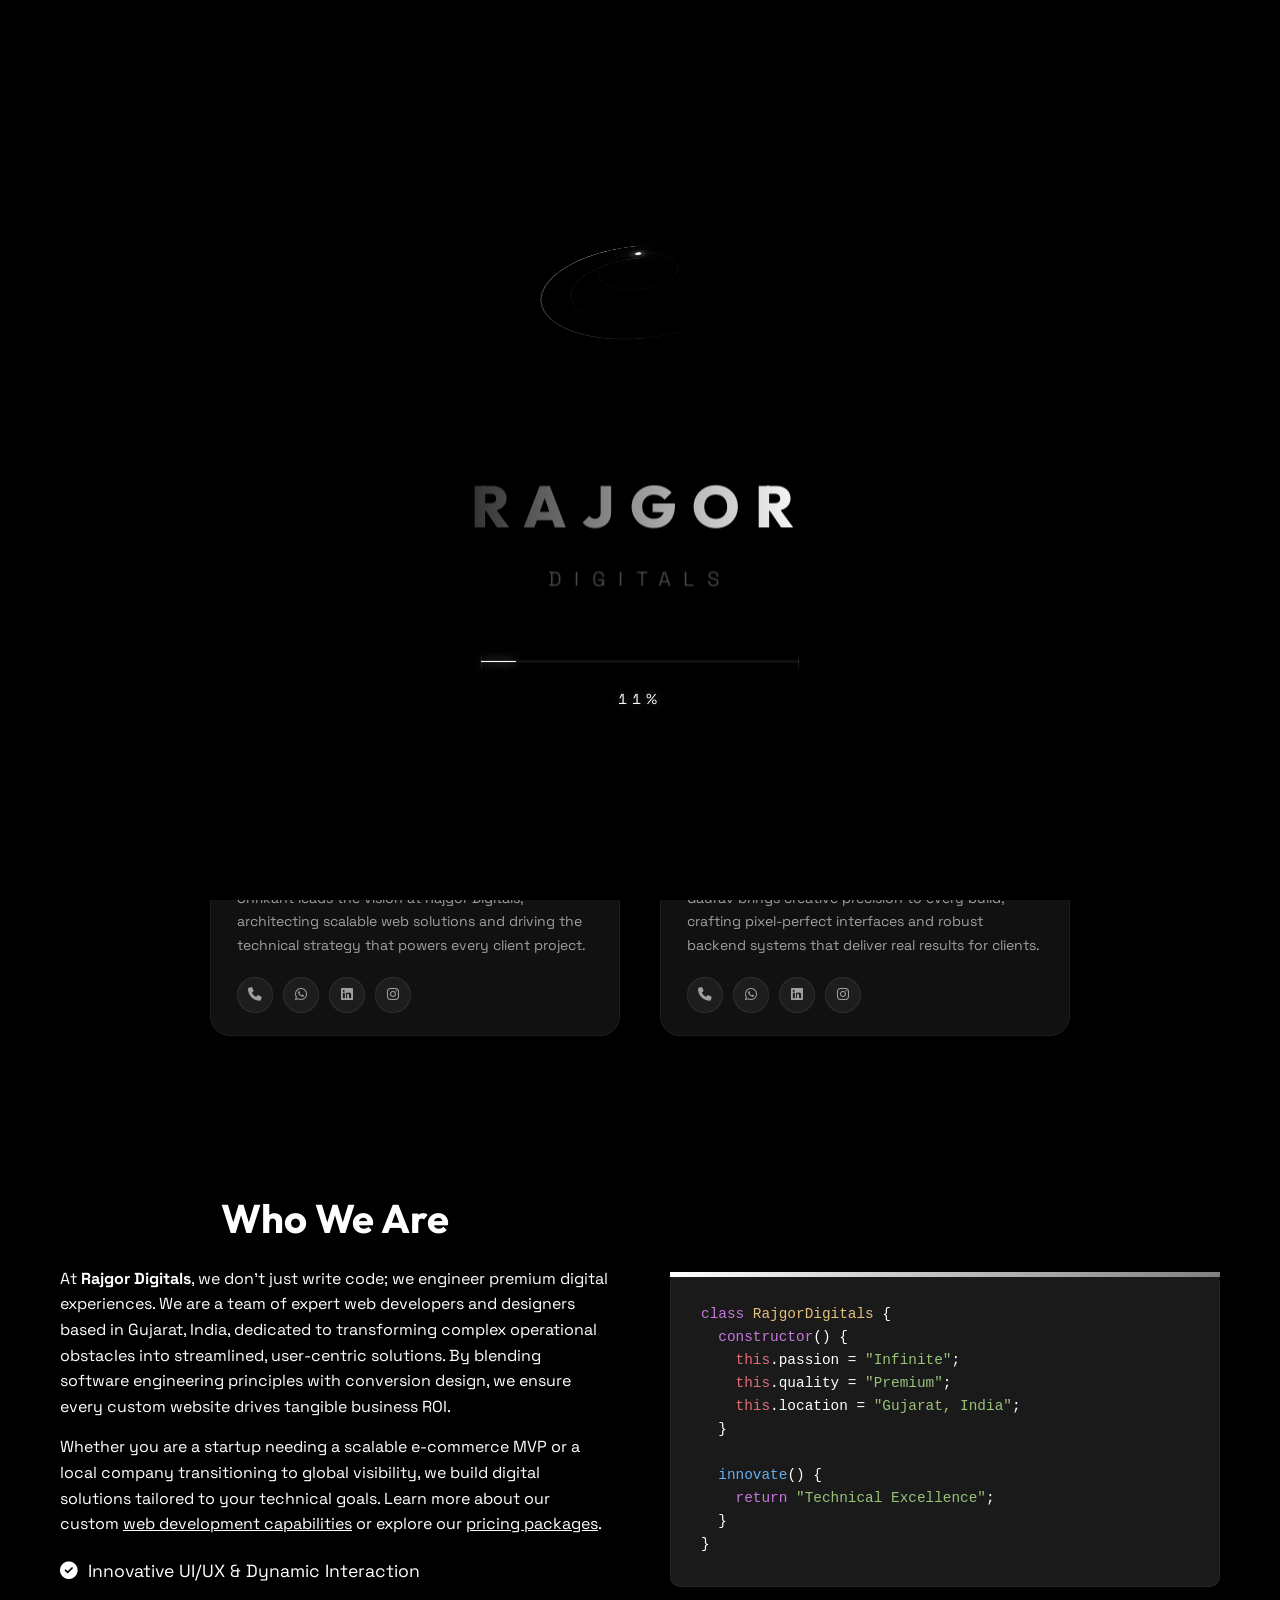
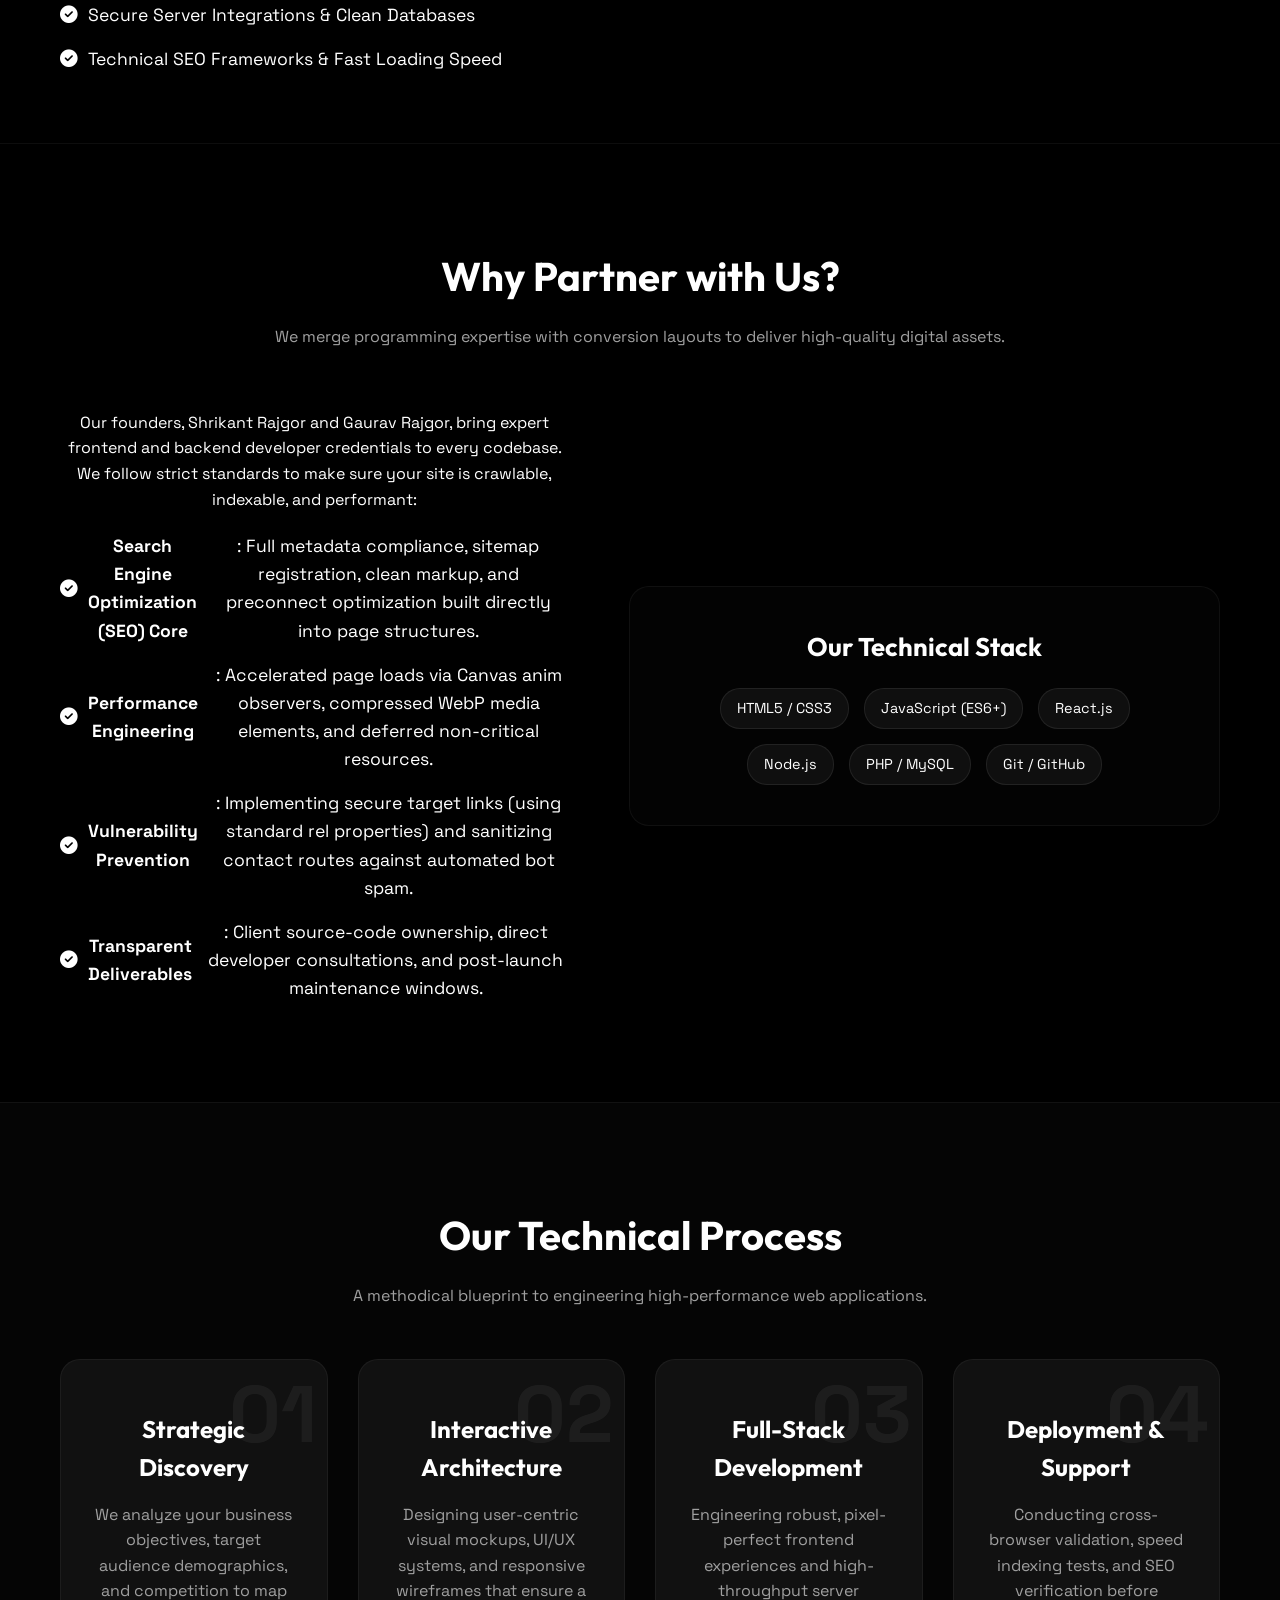
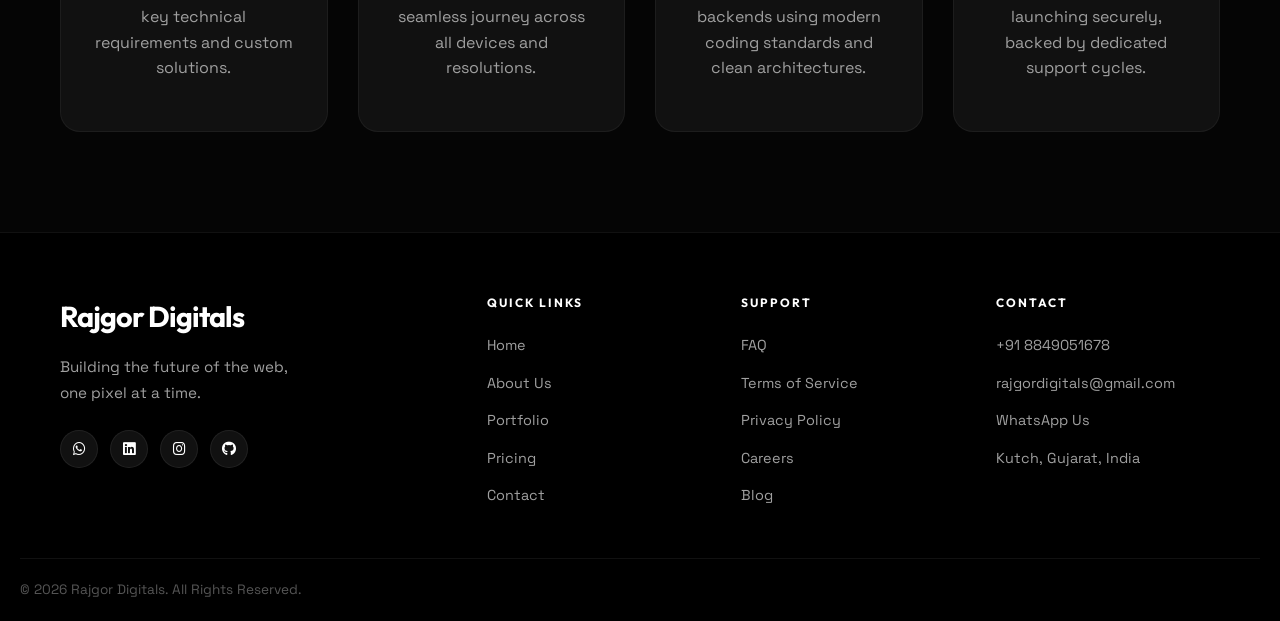
==== about.html @ 3331e5e7 "Technical SEO overhaul: content expansion on thin pages, metadata audit, structured JSON-LD schema (" ====
<!DOCTYPE html>
<html lang="en">

<head>
    <meta charset="UTF-8">
    <meta name="viewport" content="width=device-width, initial-scale=1.0">
    <meta name="description" content="Meet the professional web developers at Rajgor Digitals. We specialize in custom website development services, engineering premium digital experiences for global clients.">
    <title>Professional Web Developers | About Rajgor Digitals</title>
    <link rel="icon" type="image/png" sizes="32x32" href="images/logo.png">
    <link rel="shortcut icon" href="images/logo.png">

    <!-- Canonical Tag -->
    <link rel="canonical" href="https://www.rajgordigitals.in/about.html">

    <!-- Open Graph / Facebook -->
    <meta property="og:type" content="website">
    <meta property="og:url" content="https://www.rajgordigitals.in/about.html">
    <meta property="og:title" content="Professional Web Developers | About Rajgor Digitals">
    <meta property="og:description" content="Meet the professional web developers at Rajgor Digitals. We specialize in custom website development services, engineering premium digital experiences for global clients.">
    <meta property="og:image" content="https://www.rajgordigitals.in/images/logo.webp">

    <!-- Twitter -->
    <meta property="twitter:card" content="summary_large_image">
    <meta property="twitter:url" content="https://www.rajgordigitals.in/about.html">
    <meta property="twitter:title" content="Professional Web Developers | About Rajgor Digitals">
    <meta property="twitter:description" content="Meet the professional web developers at Rajgor Digitals. We specialize in custom website development services, engineering premium digital experiences for global clients.">
    <meta property="twitter:image" content="https://www.rajgordigitals.in/images/logo.webp">

    <!-- Google Fonts -->
    <link rel="preconnect" href="https://fonts.googleapis.com">
    <link rel="preconnect" href="https://fonts.gstatic.com" crossorigin>
    <link href="https://fonts.googleapis.com/css2?family=Outfit:wght@300;400;500;600;700;800&family=Space+Grotesk:wght@300;400;500;600;700&display=swap" rel="stylesheet">

    <!-- FontAwesome -->
    <link rel="stylesheet" href="https://cdnjs.cloudflare.com/ajax/libs/font-awesome/6.4.0/css/all.min.css">

    <!-- Custom CSS -->
    <link rel="stylesheet" href="styles.css">

    <script type="application/ld+json">
    {
  "@context": "https://schema.org",
  "@type": "BreadcrumbList",
  "itemListElement": [
    {
      "@type": "ListItem",
      "position": 1,
      "name": "Home",
      "item": "https://www.rajgordigitals.in/"
    },
    {
      "@type": "ListItem",
      "position": 2,
      "name": "About Us",
      "item": "https://www.rajgordigitals.in/about.html"
    }
  ]
}
    </script>
    <script type="application/ld+json">
    {
  "@context": "https://schema.org",
  "@type": "AboutPage",
  "mainEntity": {
    "@type": "Organization",
    "name": "Rajgor Digitals",
    "description": "A team of visionary developers and designers engineering premium digital experiences.",
    "url": "https://www.rajgordigitals.in",
    "logo": "https://www.rajgordigitals.in/images/logo.webp"
  }
}
    </script>
    <script type="application/ld+json">
    {
  "@context": "https://schema.org",
  "@type": "FAQPage",
  "mainEntity": [
    {
      "@type": "Question",
      "name": "Who founded Rajgor Digitals?",
      "acceptedAnswer": {
        "@type": "Answer",
        "text": "Rajgor Digitals was founded by Shrikant Rajgor and Gaurav Rajgor, expert full-stack web developers based in Kutch, Gujarat, India, delivering premium custom web development services."
      }
    },
    {
      "@type": "Question",
      "name": "What custom web development capabilities do you have?",
      "acceptedAnswer": {
        "@type": "Answer",
        "text": "We build highly performant static and dynamic systems using HTML5, CSS3, JavaScript, React.js, Node.js, PHP, and MySQL."
      }
    }
  ]
}
    </script>
</head>

<body>
    <!-- Preloader -->
    <div id="preloader">
        <div class="preloader-content">
            <div class="spinner-container">
                <div class="ring ring-outer"></div>
                <div class="ring ring-middle"></div>
                <div class="ring ring-inner"></div>
            </div>
            <div class="pre-brand">
                <span class="pre-name">Rajgor</span>
                <span class="pre-surname">Digitals</span>
            </div>
            <div class="pre-progress-wrap">
                <div class="pre-bar-bg">
                    <div class="pre-bar-fill" id="preloaderFill"></div>
                </div>
                <div class="pre-percent" id="preloaderPercent">0%</div>
            </div>
        </div>
    </div>

    <!-- Custom Cursor -->
    <div class="cursor-dot" data-cursor-dot></div>
    <div class="cursor-outline" data-cursor-outline></div>

    <!-- Navigation -->
    <nav class="navbar">
        <div class="container nav-container">
            <a href="index.html" class="logo">
                Rajgor <span class="accent">Digitals</span>
            </a>
            <div class="nav-links">
                <a href="about.html" class="nav-link">About</a>
                <a href="services.html" class="nav-link">Services</a>
                <a href="portfolio.html" class="nav-link">Portfolio</a>
                <a href="pricing.html" class="nav-link">Pricing</a>
                <a href="contact.html" class="nav-link contact-btn">Contact Us</a>
            </div>
            <div class="hamburger">
                <div class="line"></div>
                <div class="line"></div>
                <div class="line"></div>
            </div>
        </div>
    </nav>

    <!-- Mobile Menu -->
    <div class="mobile-menu">
        <a href="about.html" class="mobile-link">About</a>
        <a href="services.html" class="mobile-link">Services</a>
        <a href="portfolio.html" class="mobile-link">Portfolio</a>
        <a href="pricing.html" class="mobile-link">Pricing</a>
        <a href="contact.html" class="mobile-link accent-color">Contact Us</a>
    </div>

    <!-- Team Section — shown first -->
    <section class="team-section" id="team">
        <div class="container">
            <div class="section-header reveal-up" style="text-align: center; margin-bottom: 50px;">
                <h2 class="section-title">Meet the Team</h2>
                <p class="section-subtitle">The people behind every pixel and every line of code.</p>
            </div>
            <div class="team-grid">
                <!-- Shrikant -->
                <div class="team-card reveal-up">
                    <div class="team-img-wrap">
                        <picture>
                            <source srcset="Profile/shrikant.webp" type="image/webp">
                            <img src="Profile/shrikant.webp" alt="Shrikant Rajgor - Founder & Developer at Rajgor Digitals" class="team-img" loading="eager" width="480" height="600">
                        </picture>
                    </div>
                    <div class="team-info">
                        <h3 class="team-name">Shrikant Rajgor</h3>
                        <p class="team-role">Founder &amp; Developer</p>
                        <p class="team-bio">Shrikant leads the vision at Rajgor Digitals, architecting scalable web solutions and driving the technical strategy that powers every client project.</p>
                        <div class="team-socials">
                            <a href="tel:+918849051678" aria-label="Call Shrikant"><i class="fas fa-phone"></i></a>
                            <a href="https://wa.me/918849051678" target="_blank" aria-label="WhatsApp Shrikant" rel="noopener noreferrer"><i class="fab fa-whatsapp"></i></a>
                            <a href="https://www.linkedin.com/in/shrikant-rajgor/" target="_blank" aria-label="LinkedIn Shrikant" rel="noopener noreferrer"><i class="fab fa-linkedin"></i></a>
                            <a href="https://www.instagram.com/rajgor_shrikant/" target="_blank" aria-label="Instagram Shrikant" rel="noopener noreferrer"><i class="fab fa-instagram"></i></a>
                        </div>
                    </div>
                </div>
                <!-- Gaurav -->
                <div class="team-card reveal-up" style="animation-delay: 0.15s;">
                    <div class="team-img-wrap">
                        <picture>
                            <source srcset="Profile/gaurav.webp" type="image/webp">
                            <img src="Profile/gaurav.webp" alt="Gaurav - Founder & Developer at Rajgor Digitals" class="team-img" loading="eager" width="480" height="600">
                        </picture>
                    </div>
                    <div class="team-info">
                        <h3 class="team-name">Gaurav Rajgor</h3>
                        <p class="team-role">Founder &amp; Developer</p>
                        <p class="team-bio">Gaurav brings creative precision to every build, crafting pixel-perfect interfaces and robust backend systems that deliver real results for clients.</p>
                        <div class="team-socials">
                            <a href="tel:+917359698595" aria-label="Call Gaurav"><i class="fas fa-phone"></i></a>
                            <a href="https://wa.me/917359698595" target="_blank" aria-label="WhatsApp Gaurav" rel="noopener noreferrer"><i class="fab fa-whatsapp"></i></a>
                            <a href="https://www.linkedin.com/in/rajgordigitals" target="_blank" aria-label="LinkedIn Gaurav" rel="noopener noreferrer"><i class="fab fa-linkedin"></i></a>
                            <a href="https://www.instagram.com/rajgor_gauravv/" target="_blank" aria-label="Instagram Gaurav" rel="noopener noreferrer"><i class="fab fa-instagram"></i></a>
                        </div>
                    </div>
                </div>
            </div>
        </div>
    </section>

    <!-- About / Who We Are Section -->
    <section class="about" id="about">
        <div class="container about-container">
            <div class="about-content reveal-left">
                <h2 class="section-title">Who We Are</h2>
                <p class="section-desc">
                    At <strong>Rajgor Digitals</strong>, we don't just write code; we engineer premium digital experiences.
                    We are a team of expert web developers and designers based in Gujarat, India, dedicated to transforming complex operational obstacles into
                    streamlined, user-centric solutions. By blending software engineering principles with conversion design, we ensure every custom website drives tangible business ROI.
                </p>
                <p class="section-desc" style="margin-top: 15px;">
                    Whether you are a startup needing a scalable e-commerce MVP or a local company transitioning to global visibility, we build digital solutions tailored to your technical goals. Learn more about our custom <a href="services.html" style="color: var(--primary-color); text-decoration: underline;">web development capabilities</a> or explore our <a href="pricing.html" style="color: var(--primary-color); text-decoration: underline;">pricing packages</a>.
                </p>
                <ul class="about-features" style="margin-top: 20px;">
                    <li><i class="fas fa-check-circle"></i> Innovative UI/UX & Dynamic Interaction</li>
                    <li><i class="fas fa-check-circle"></i> Secure Server Integrations & Clean Databases</li>
                    <li><i class="fas fa-check-circle"></i> Technical SEO Frameworks & Fast Loading Speed</li>
                </ul>
            </div>
            <div class="about-image reveal-right">
                <div class="code-block">
                    <pre><code><span class="keyword">class</span> <span class="class-name">RajgorDigitals</span> {
  <span class="keyword">constructor</span>() {
    <span class="this">this</span>.passion = <span class="string">"Infinite"</span>;
    <span class="this">this</span>.quality = <span class="string">"Premium"</span>;
    <span class="this">this</span>.location = <span class="string">"Gujarat, India"</span>;
  }

  <span class="function">innovate</span>() {
    <span class="return">return</span> <span class="string">"Technical Excellence"</span>;
  }
}</code></pre>
                </div>
            </div>
        </div>
    </section>

    <!-- Why Choose Us / E-E-A-T Section -->
    <section class="why-us" id="why-us" style="padding: 100px 0; border-top: 1px solid rgba(255, 255, 255, 0.05);">
        <div class="container">
            <div class="section-header reveal-up" style="text-align: center; margin-bottom: 60px;">
                <h2 class="section-title">Why Partner with Us?</h2>
                <p class="section-subtitle">We merge programming expertise with conversion layouts to deliver high-quality digital assets.</p>
            </div>
            
            <div class="about-container">
                <div class="about-content reveal-left">
                    <p class="section-desc">
                        Our founders, Shrikant Rajgor and Gaurav Rajgor, bring expert frontend and backend developer credentials to every codebase. We follow strict standards to make sure your site is crawlable, indexable, and performant:
                    </p>
                    <ul class="about-features" style="margin-top: 20px;">
                        <li>
                            <i class="fas fa-check-circle"></i> 
                            <strong>Search Engine Optimization (SEO) Core</strong>: Full metadata compliance, sitemap registration, clean markup, and preconnect optimization built directly into page structures.
                        </li>
                        <li>
                            <i class="fas fa-check-circle"></i> 
                            <strong>Performance Engineering</strong>: Accelerated page loads via Canvas anim observers, compressed WebP media elements, and deferred non-critical resources.
                        </li>
                        <li>
                            <i class="fas fa-check-circle"></i> 
                            <strong>Vulnerability Prevention</strong>: Implementing secure target links (using standard rel properties) and sanitizing contact routes against automated bot spam.
                        </li>
                        <li>
                            <i class="fas fa-check-circle"></i> 
                            <strong>Transparent Deliverables</strong>: Client source-code ownership, direct developer consultations, and post-launch maintenance windows.
                        </li>
                    </ul>
                </div>
                <div class="about-image reveal-right" style="display: flex; flex-direction: column; justify-content: center; align-items: center; border: 1px solid rgba(255, 255, 255, 0.05); background: rgba(255, 255, 255, 0.01); border-radius: 20px; padding: 40px; box-sizing: border-box;">
                    <h3 style="font-family: var(--font-heading); color: #fff; margin-bottom: 20px; font-size: 1.6rem; text-align: center;">Our Technical Stack</h3>
                    <div style="display: flex; flex-wrap: wrap; justify-content: center; gap: 15px;">
                        <span style="background: rgba(255, 255, 255, 0.05); padding: 8px 16px; border-radius: 20px; font-size: 0.9rem; color: #fff; border: 1px solid rgba(255, 255, 255, 0.08);">HTML5 / CSS3</span>
                        <span style="background: rgba(255, 255, 255, 0.05); padding: 8px 16px; border-radius: 20px; font-size: 0.9rem; color: #fff; border: 1px solid rgba(255, 255, 255, 0.08);">JavaScript (ES6+)</span>
                        <span style="background: rgba(255, 255, 255, 0.05); padding: 8px 16px; border-radius: 20px; font-size: 0.9rem; color: #fff; border: 1px solid rgba(255, 255, 255, 0.08);">React.js</span>
                        <span style="background: rgba(255, 255, 255, 0.05); padding: 8px 16px; border-radius: 20px; font-size: 0.9rem; color: #fff; border: 1px solid rgba(255, 255, 255, 0.08);">Node.js</span>
                        <span style="background: rgba(255, 255, 255, 0.05); padding: 8px 16px; border-radius: 20px; font-size: 0.9rem; color: #fff; border: 1px solid rgba(255, 255, 255, 0.08);">PHP / MySQL</span>
                        <span style="background: rgba(255, 255, 255, 0.05); padding: 8px 16px; border-radius: 20px; font-size: 0.9rem; color: #fff; border: 1px solid rgba(255, 255, 255, 0.08);">Git / GitHub</span>
                    </div>
                </div>
            </div>
        </div>
    </section>

    <!-- Detailed Development Process Section -->
    <section class="process-section" id="process" style="padding: 100px 0; background: #050505; border-top: 1px solid rgba(255, 255, 255, 0.05);">
        <div class="container">
            <div class="section-header reveal-up" style="text-align: center; margin-bottom: 50px;">
                <h2 class="section-title">Our Technical Process</h2>
                <p class="section-subtitle">A methodical blueprint to engineering high-performance web applications.</p>
            </div>
            
            <div class="process-grid">
                <div class="process-step reveal-up">
                    <div class="step-number">01</div>
                    <h3>Strategic Discovery</h3>
                    <p>We analyze your business objectives, target audience demographics, and competition to map key technical requirements and custom solutions.</p>
                </div>
                <div class="process-step reveal-up" style="animation-delay: 0.1s;">
                    <div class="step-number">02</div>
                    <h3>Interactive Architecture</h3>
                    <p>Designing user-centric visual mockups, UI/UX systems, and responsive wireframes that ensure a seamless journey across all devices and resolutions.</p>
                </div>
                <div class="process-step reveal-up" style="animation-delay: 0.2s;">
                    <div class="step-number">03</div>
                    <h3>Full-Stack Development</h3>
                    <p>Engineering robust, pixel-perfect frontend experiences and high-throughput server backends using modern coding standards and clean architectures.</p>
                </div>
                <div class="process-step reveal-up" style="animation-delay: 0.3s;">
                    <div class="step-number">04</div>
                    <h3>Deployment & Support</h3>
                    <p>Conducting cross-browser validation, speed indexing tests, and SEO verification before launching securely, backed by dedicated support cycles.</p>
                </div>
            </div>
        </div>
    </section>

    <!-- Footer -->
    <footer>
        <div class="container footer-top">
            <div class="footer-brand">
                <a href="index.html" class="logo">Rajgor <span class="accent">Digitals</span></a>
                <p>Building the future of the web,<br>one pixel at a time.</p>
                <div class="footer-social">
                    <a href="https://wa.me/918849051678?text=Hello%20Rajgor%20Digitals,%20I%20am%20interested%20in%20your%20web%20development%20services." target="_blank" rel="noopener noreferrer"><i class="fab fa-whatsapp"></i></a>
                    <a href="https://www.linkedin.com/in/rajgordigitals" target="_blank" rel="noopener noreferrer"><i class="fab fa-linkedin"></i></a>
                    <a href="https://www.instagram.com/rajgordigitals/" target="_blank" rel="noopener noreferrer"><i class="fab fa-instagram"></i></a>
                    <a href="https://github.com/Rajgor-Digitals" target="_blank" rel="noopener noreferrer"><i class="fab fa-github"></i></a>
                </div>
            </div>
            <div class="footer-links">
                <div class="footer-col">
                    <h4>Quick Links</h4>
                    <ul>
                        <li><a href="index.html">Home</a></li>
                        <li><a href="about.html">About Us</a></li>
                        <li><a href="portfolio.html">Portfolio</a></li>
                        <li><a href="pricing.html">Pricing</a></li>
                        <li><a href="contact.html">Contact</a></li>
                    </ul>
                </div>
                <div class="footer-col">
                    <h4>Support</h4>
                    <ul>
                        <li><a href="faq.html">FAQ</a></li>
                        <li><a href="terms.html">Terms of Service</a></li>
                        <li><a href="privacy.html">Privacy Policy</a></li>
                        <li><a href="careers.html">Careers</a></li>
                        <li><a href="blog.html">Blog</a></li>
                    </ul>
                </div>
                <div class="footer-col">
                    <h4>Contact</h4>
                    <ul>
                        <li><a href="tel:+918849051678">+91 8849051678</a></li>
                        <li><a href="mailto:rajgordigitals@gmail.com">rajgordigitals@gmail.com</a></li>
                        <li><a href="https://wa.me/918849051678" target="_blank" rel="noopener noreferrer">WhatsApp Us</a></li>
                        <li><span>Kutch, Gujarat, India</span></li>
                    </ul>
                </div>
            </div>
        </div>
        <div class="footer-bottom">
            <p>&copy; 2026 Rajgor Digitals. All Rights Reserved.</p>
        </div>
    </footer>

    <script src="script.js"></script>
</body>

</html>
---- styles.css ----
/* Global Styles & Variables */
:root {
    --bg-color: #000000;
    --card-bg: #111111;
    --text-color: #ffffff;
    --text-muted: #a0a0a0;
    --primary-color: #ffffff;
    --secondary-color: #808080;
    --gradient-main: linear-gradient(135deg, var(--primary-color), var(--secondary-color));
    --font-heading: 'Outfit', sans-serif;
    --font-body: 'Space Grotesk', sans-serif;
    --transition-fast: 0.3s ease;
}

/* ===== ULTRA-SMOOTH 3D PRELOADER ===== */
#preloader {
    position: fixed;
    inset: 0;
    background: #000000;
    z-index: 99999;
    display: flex;
    align-items: center;
    justify-content: center;
    overflow: hidden;
    perspective: 1200px;
}

#preloader.loaded {
    animation: preExit 1.4s cubic-bezier(0.76, 0, 0.24, 1) forwards;
}

@keyframes preExit {
    0% { transform: scale(1); filter: blur(0); opacity: 1; }
    100% { transform: scale(1.2); filter: blur(40px); opacity: 0; pointer-events: none; }
}

.preloader-content {
    display: flex;
    flex-direction: column;
    align-items: center;
    gap: 70px;
    position: relative;
    transform-style: preserve-3d;
}

/* 3D Orbital Spinner */
.spinner-container {
    position: relative;
    width: 200px;
    height: 200px;
    display: flex;
    align-items: center;
    justify-content: center;
    transform: rotateX(55deg) rotateY(-5deg);
    transform-style: preserve-3d;
}

.ring {
    position: absolute;
    border-radius: 50%;
    will-change: transform;
    transform-style: preserve-3d;
}

/* Outer Ring - Large Sweeping Orbit */
.ring-outer {
    width: 200px;
    height: 200px;
    background: conic-gradient(from 0deg, transparent 40%, #ffffff);
    -webkit-mask: radial-gradient(farthest-side, transparent calc(100% - 1.5px), #000 100%);
    mask: radial-gradient(farthest-side, transparent calc(100% - 1.5px), #000 100%);
    animation: spin3D 3s cubic-bezier(0.68, -0.6, 0.32, 1.6) infinite;
    box-shadow: 0 0 20px rgba(255, 255, 255, 0.2);
}

/* Middle Ring - Inverted Rhythm */
.ring-middle {
    width: 140px;
    height: 140px;
    background: conic-gradient(from 0deg, transparent 50%, rgba(255, 255, 255, 0.4));
    -webkit-mask: radial-gradient(farthest-side, transparent calc(100% - 1px), #000 100%);
    mask: radial-gradient(farthest-side, transparent calc(100% - 1px), #000 100%);
    animation: spin3D 2.2s cubic-bezier(0.5, 0, 0.5, 1) infinite reverse;
    opacity: 0.7;
}

/* Inner Ring - High-Energy Core */
.ring-inner {
    width: 80px;
    height: 80px;
    border: 1px solid rgba(255, 255, 255, 0.05);
    transform: translateZ(20px);
}

.ring-inner::after {
    content: '';
    width: 6px;
    height: 6px;
    background: #fff;
    border-radius: 50%;
    box-shadow: 
        0 0 10px #fff, 
        0 0 25px #fff, 
        0 0 50px rgba(255, 255, 255, 0.5);
    position: absolute;
    top: -3px;
    left: calc(50% - 3px);
    animation: spin3D 1.2s cubic-bezier(0.4, 0, 0.2, 1) infinite;
    transform-origin: center 43px;
}

@keyframes spin3D {
    from { transform: rotateZ(0deg); }
    to { transform: rotateZ(360deg); }
}

/* Shimmering Text Polish */
.pre-brand {
    text-align: center;
    transform: translateZ(50px);
}

.pre-name {
    font-family: 'Outfit', sans-serif;
    font-size: 3.5rem;
    font-weight: 800;
    letter-spacing: 15px;
    color: #fff;
    text-transform: uppercase;
    display: block;
    margin-bottom: 10px;
    background: linear-gradient(90deg, #333, #fff, #333);
    background-size: 200% auto;
    -webkit-background-clip: text;
    -webkit-text-fill-color: transparent;
    animation: textShimmer 4s linear infinite, fadeInUp 1.2s cubic-bezier(0.16, 1, 0.3, 1) forwards 0.4s;
    opacity: 0;
}

.pre-surname {
    font-family: 'Space Grotesk', sans-serif;
    font-size: 1.2rem;
    font-weight: 300;
    color: rgba(255, 255, 255, 0.35);
    letter-spacing: 12px;
    text-transform: uppercase;
    opacity: 0;
    animation: fadeIn 1.5s ease forwards 1s;
}

@keyframes textShimmer {
    0% { background-position: -200% center; }
    100% { background-position: 200% center; }
}

/* Polished Phantom Progress */
.pre-progress-wrap {
    width: 320px;
    display: flex;
    flex-direction: column;
    align-items: center;
    gap: 25px;
    opacity: 0;
    animation: fadeIn 1.2s ease forwards 1.4s;
}

.pre-bar-bg {
    width: 100%;
    height: 3px;
    background: rgba(255, 255, 255, 0.05);
    position: relative;
    border-radius: 4px;
    border: 1px solid rgba(255, 255, 255, 0.02);
}

/* Technical End-Caps */
.pre-bar-bg::before,
.pre-bar-bg::after {
    content: '';
    position: absolute;
    top: -4px;
    width: 1px;
    height: 11px;
    background: rgba(255, 255, 255, 0.1);
}
.pre-bar-bg::before { left: 0; }
.pre-bar-bg::after { right: 0; }

.pre-bar-fill {
    position: absolute;
    top: 0;
    left: 0;
    height: 100%;
    width: 0%;
    background: #fff;
    box-shadow: 
        0 0 10px rgba(255, 255, 255, 0.8),
        0 0 30px rgba(255, 255, 255, 0.4);
    transition: width 0.8s cubic-bezier(0.25, 1, 0.5, 1);
    border-radius: 4px;
    overflow: hidden;
}

/* Energy Shimmer Scan */
.pre-bar-fill::after {
    content: '';
    position: absolute;
    inset: 0;
    background: linear-gradient(
        90deg, 
        transparent 0%, 
        rgba(255, 255, 255, 0.4) 50%, 
        transparent 100%
    );
    width: 40px;
    animation: barShimmer 1.5s infinite;
}

@keyframes barShimmer {
    0% { transform: translateX(-100%); }
    100% { transform: translateX(400%); }
}

.pre-percent {
    font-family: 'Space Grotesk', sans-serif;
    font-size: 0.9rem;
    font-weight: 400;
    color: #fff;
    letter-spacing: 5px;
    text-shadow: 0 0 10px rgba(255, 255, 255, 0.3);
    font-variant-numeric: tabular-nums;
}

@keyframes fadeInUp {
    to { opacity: 1; transform: translateY(0); }
}

@keyframes fadeIn {
    to { opacity: 1; }
}

/* Responsive Scaling */
@media (max-width: 768px) {
    .spinner-container { width: 140px; height: 140px; }
    .ring-outer { width: 140px; height: 140px; }
    .ring-middle { width: 100px; height: 100px; }
    .ring-inner { width: 60px; height: 60px; }
    .ring-inner::after { transform-origin: center 33px; }
    .pre-name { font-size: 2.4rem; letter-spacing: 10px; }
    .pre-surname { font-size: 0.9rem; letter-spacing: 8px; }
    .pre-progress-wrap { width: 220px; }
}
/* ===== END PRELOADER ===== */

* {
    margin: 0;
    padding: 0;
    box-sizing: border-box;
}

html {
    overflow-x: hidden;
    scroll-behavior: smooth;
}

body {
    background-color: var(--bg-color);
    color: var(--text-color);
    font-family: var(--font-body);
    font-size: 16px;
    line-height: 1.6;
    overflow-x: hidden;
    width: 100%;
    margin: 0;
    padding: 0;
}

h1,
h2,
h3,
h4,
h5,
h6 {
    font-family: var(--font-heading);
    color: #fff;
    font-weight: 700;
}

a {
    text-decoration: none;
    color: inherit;
    transition: var(--transition-fast);
}

ul {
    list-style: none;
}

.container {
    max-width: 1200px;
    margin: 0 auto;
    padding: 0 20px;
}

/* Custom Cursor */
.cursor-dot,
.cursor-outline {
    position: fixed;
    top: 0;
    left: 0;
    transform: translate(-50%, -50%);
    border-radius: 50%;
    z-index: 9999;
    pointer-events: none;
}

.cursor-dot {
    width: 5px;
    height: 5px;
    background-color: var(--primary-color);
}

.cursor-outline {
    width: 30px;
    height: 30px;
    border: 1px solid var(--primary-color);
    transition: width 0.2s, height 0.2s, background-color 0.2s;
}



/* Utility Classes */
.accent {
    color: var(--primary-color);
}

.gradient-text {
    background: var(--gradient-main);
    -webkit-background-clip: text;
    background-clip: text;
    -webkit-text-fill-color: transparent;
    display: inline-block;
}

.section-title {
    font-size: 2.5rem;
    margin-bottom: 1rem;
    text-align: center;
    word-wrap: break-word;
    overflow-wrap: break-word;
}

.section-subtitle {
    text-align: center;
    color: var(--text-muted);
    margin-bottom: 2rem;
}

.btn {
    display: inline-flex;
    align-items: center;
    gap: 0.5rem;
    padding: 12px 30px;
    border-radius: 50px;
    font-weight: 600;
    font-size: 1rem;
    cursor: pointer;
    border: none;
    transition: transform 0.3s ease, box-shadow 0.3s ease;
}

.btn-primary {
    background: var(--gradient-main);
    color: #000;
    box-shadow: 0 0 15px rgba(255, 255, 255, 0.3);
}

.btn-primary:hover {
    transform: translateY(-2px);
    box-shadow: 0 0 25px rgba(255, 255, 255, 0.5);
    color: #000;
}

.btn-secondary {
    background: rgba(255, 255, 255, 0.05);
    color: #fff;
    backdrop-filter: blur(10px);
    border: 1px solid rgba(255, 255, 255, 0.2);
}

.btn-secondary:hover {
    background: rgba(255, 255, 255, 0.15);
    border-color: rgba(255, 255, 255, 0.4);
    transform: translateY(-2px);
}

/* Navbar */
.navbar {
    position: fixed;
    top: 0;
    width: 100%;
    padding: 20px 0;
    z-index: 1000;
    transition: background 0.3s ease, padding 0.3s ease;
    backdrop-filter: blur(10px);
    /* Always have some blur */
    background: rgba(5, 5, 5, 0.7);
}

.navbar.scrolled {
    padding: 15px 0;
    background: rgba(5, 5, 5, 0.9);
    border-bottom: 1px solid rgba(255, 255, 255, 0.05);
}

.nav-container {
    display: flex;
    justify-content: space-between;
    align-items: center;
}

.logo {
    font-size: 1.8rem;
    font-weight: 700;
    font-family: var(--font-heading);
    letter-spacing: -1px;
}

.nav-links {
    display: flex;
    gap: 30px;
    align-items: center;
}

.nav-link {
    font-size: 0.95rem;
    font-weight: 500;
    position: relative;
}

.nav-link::after {
    content: '';
    position: absolute;
    width: 0;
    height: 2px;
    bottom: -5px;
    left: 0;
    background: var(--primary-color);
    transition: width 0.3s ease;
}

.nav-link:hover::after {
    width: 100%;
}

.nav-link.contact-btn {
    padding: 8px 20px;
    border: 1px solid var(--primary-color);
    border-radius: 20px;
    color: var(--primary-color);
}

.nav-link.contact-btn:hover {
    background: var(--primary-color);
    color: #000;
}

.nav-link.contact-btn::after {
    display: none;
}

/* Hamburger */
.hamburger {
    display: none;
    cursor: pointer;
    flex-direction: column;
    gap: 5px;
    z-index: 1001;
}

.line {
    width: 25px;
    height: 2px;
    background-color: #fff;
    transition: 0.3s;
}

.hamburger.active .line:nth-child(1) {
    transform: translateY(7px) rotate(45deg);
}

.hamburger.active .line:nth-child(2) {
    opacity: 0;
}

.hamburger.active .line:nth-child(3) {
    transform: translateY(-7px) rotate(-45deg);
}

/* Mobile Menu */
.mobile-menu {
    position: fixed;
    top: 0;
    left: 0;
    width: 100%;
    height: 100vh;
    max-height: 0;
    overflow: hidden;
    background: rgba(5, 5, 5, 0.98);
    backdrop-filter: blur(20px);
    -webkit-backdrop-filter: blur(20px);
    z-index: 999;
    display: flex;
    flex-direction: column;
    align-items: center;
    justify-content: center;
    gap: 10px;
    transition: all 0.5s cubic-bezier(0.4, 0, 0.2, 1);
    padding: 0 20px;
    opacity: 0;
}

.mobile-menu.active {
    max-height: 100vh;
    padding: 40px 20px;
    opacity: 1;
}

.mobile-link {
    font-size: 1.5rem;
    font-weight: 600;
    padding: 15px 0;
    width: 100%;
    text-align: center;
    transition: color 0.3s ease, transform 0.3s ease;
}

.mobile-link:hover {
    color: var(--primary-color);
    transform: scale(1.1);
    background: rgba(255, 255, 255, 0.03);
}

.mobile-link:last-child {
    border-bottom: none;
}

.mobile-link.accent-color {
    color: var(--primary-color);
    font-weight: 600;
    margin-top: 5px;
}

/* Hero Section */
.hero {
    height: 100vh;
    display: flex;
    align-items: center;
    justify-content: center;
    position: relative;
    overflow: hidden;
    padding-top: 60px;
}

.hero-bg {
    position: absolute;
    top: 0;
    left: 0;
    width: 100%;
    height: 100%;
    z-index: -1;
    background: radial-gradient(circle at 50% 50%, rgba(255, 255, 255, 0.1) 0%, transparent 50%);
    overflow: hidden;
}

#particle-canvas {
    position: absolute;
    top: 0;
    left: 0;
    width: 100%;
    height: 100%;
    pointer-events: none;
}

.hero-content {
    text-align: center;
    z-index: 1;
    max-width: 800px;
}

.hero-title {
    font-size: 4rem;
    line-height: 1.1;
    margin-bottom: 1rem;
    opacity: 0;
    animation: fadeUp 1s ease forwards 0.2s;
    word-wrap: break-word;
    overflow-wrap: break-word;
    max-width: 100%;
}

.hero-subtitle {
    font-size: 1.25rem;
    color: var(--text-muted);
    margin-bottom: 2rem;
    opacity: 0;
    animation: fadeUp 1s ease forwards 0.4s;
}

.hero-btns {
    opacity: 0;
    animation: fadeUp 1s ease forwards 0.6s;
    display: flex;
    justify-content: center;
    gap: 15px;
    flex-wrap: wrap;
}

/* About Section */
.about {
    padding: 70px 0;
    background: #000000;
}

.about-container {
    display: flex;
    align-items: center;
    gap: 60px;
}

.about-content {
    flex: 1;
}

.about-features {
    margin-top: 2rem;
    display: flex;
    flex-direction: column;
    gap: 1rem;
}

.about-features li {
    display: flex;
    align-items: center;
    gap: 10px;
    font-size: 1.1rem;
}

.about-features i {
    color: var(--primary-color);
}

.about-image {
    flex: 1;
    position: relative;
}

/* Code Block Styling */
.code-block {
    background: #1a1a1a;
    padding: 30px;
    border-radius: 10px;
    border: 1px solid rgba(255, 255, 255, 0.05);
    box-shadow: 0 20px 50px rgba(0, 0, 0, 0.5);
    font-family: 'Fira Code', monospace;
    font-size: 0.9rem;
    overflow-x: auto;
    max-width: 100%;
}

.tech-marquee {
    overflow: hidden;
    width: 100%;
}

.code-block::before {
    content: '';
    position: absolute;
    top: 0;
    left: 0;
    width: 100%;
    height: 5px;
    background: linear-gradient(90deg, var(--primary-color), var(--secondary-color));
}

.keyword {
    color: #c678dd;
}

.class-name {
    color: #e5c07b;
}

.string {
    color: #98c379;
}

.function {
    color: #61afef;
}

.return {
    color: #c678dd;
}

.this {
    color: #e06c75;
}

/* Services Section */
.services {
    padding: 70px 0 40px;
}

.services-grid {
    display: grid;
    grid-template-columns: repeat(auto-fit, minmax(280px, 1fr));
    gap: 30px;
}

@media (min-width: 992px) {
    .services-grid {
        grid-template-columns: repeat(4, 1fr);
    }
}

.service-card {
    background: var(--card-bg);
    padding: 40px 30px;
    border-radius: 15px;
    border: 1px solid rgba(255, 255, 255, 0.03);
    transition: 0.3s;
    position: relative;
    overflow: hidden;
    z-index: 1;
}

.service-card::before {
    content: '';
    position: absolute;
    top: 0;
    left: 0;
    width: 100%;
    height: 100%;
    background: linear-gradient(135deg, rgba(255, 255, 255, 0.03), transparent);
    z-index: -1;
    opacity: 0;
    transition: 0.3s;
}

.service-card:hover {
    transform: translateY(-10px);
    border-color: rgba(255, 255, 255, 0.3);
}

.service-card:hover::before {
    opacity: 1;
}

.service-icon {
    font-size: 2.5rem;
    color: var(--primary-color);
    margin-bottom: 1.5rem;
    background: rgba(255, 255, 255, 0.1);
    width: 70px;
    height: 70px;
    border-radius: 50%;
    display: flex;
    align-items: center;
    justify-content: center;
    transition: 0.3s;
}

.service-card:hover .service-icon {
    background: var(--primary-color);
    color: #000;
}

.service-card h3 {
    font-size: 1.5rem;
    margin-bottom: 1rem;
}

.service-card p {
    color: var(--text-muted);
}

/* Portfolio Section */
.portfolio {
    padding: 70px 0;
    background: #000000;
}

.portfolio-grid {
    display: grid;
    grid-template-columns: repeat(auto-fit, minmax(300px, 1fr));
    gap: 40px;
}

.portfolio-item {
    height: 380px;
    border-radius: 15px;
    background-color: #0d0d0d;
    position: relative;
    overflow: hidden;
    cursor: pointer;
}

.portfolio-img {
    width: 100%;
    height: 100%;
    object-fit: contain;
    object-position: top center;
    padding: 12px;
    background: #0d0d0d;
    transition: transform 0.6s cubic-bezier(0.4, 0, 0.2, 1);
}

.portfolio-item:hover .portfolio-img {
    transform: scale(1.1);
}


.portfolio-content {
    position: absolute;
    bottom: -100%;
    left: 0;
    width: 100%;
    padding: 30px;
    background: linear-gradient(to top, rgba(0, 0, 0, 0.9), transparent);
    transition: 0.4s ease;
}

.portfolio-item:hover .portfolio-content {
    bottom: 0;
}

.portfolio-link {
    color: var(--primary-color);
    font-weight: 600;
    display: flex;
    align-items: center;
    gap: 10px;
    margin-top: 10px;
}

/* Why Choose Us & Tech Stack (Scroll related) */
.why-us {
    padding: 70px 0;
    text-align: center;
}

.counters-grid {
    display: flex;
    justify-content: center;
    gap: 80px;
    flex-wrap: wrap;
    margin-bottom: 60px;
}

.counter-number {
    font-size: 4rem;
    font-weight: 700;
    color: #fff;
    display: inline-block;
}

.plus {
    font-size: 2.5rem;
    color: var(--primary-color);
}

.counter-label {
    text-transform: uppercase;
    letter-spacing: 2px;
    font-size: 0.9rem;
    color: var(--text-muted);
}

.why-features {
    display: flex;
    justify-content: center;
    gap: 20px;
    flex-wrap: wrap;
}

.feature-tag {
    padding: 10px 25px;
    border: 1px solid rgba(255, 255, 255, 0.1);
    border-radius: 50px;
    font-size: 0.9rem;
    transition: 0.3s;
}

.feature-tag:hover {
    border-color: var(--primary-color);
    background: rgba(255, 255, 255, 0.05);
}

/* Tech Stack Marquee */
.tech-stack {
    padding: 60px 0;
    background: #000000;
    overflow: hidden;
}

.tech-track {
    display: flex;
    gap: 50px;
    width: max-content;
    animation: marquee 30s linear infinite;
    padding: 10px 0;
}

.tech-icon {
    display: flex;
    align-items: center;
    gap: 10px;
    font-size: 1.5rem;
    font-weight: 600;
    color: #ccc;
    opacity: 0.7;
    transition: 0.3s;
}

.tech-icon:hover {
    opacity: 1;
    color: var(--primary-color);
}

@keyframes marquee {
    0% {
        transform: translateX(0);
    }

    100% {
        transform: translateX(-50%);
    }
}

/* Testimonials */
.testimonials {
    padding: 100px 0;
    text-align: center;
    background: #000000;
}

.testimonial-card {
    flex: 0 0 100%;
    width: 100%;
    box-sizing: border-box;
    background: rgba(255, 255, 255, 0.02);
    backdrop-filter: blur(12px);
    -webkit-backdrop-filter: blur(12px);
    border: 1px solid rgba(255, 255, 255, 0.06);
    padding: 60px 80px;
    border-radius: 24px;
    position: relative;
    transition: all 0.4s cubic-bezier(0.25, 1, 0.5, 1);
    display: flex;
    flex-direction: column;
    align-items: center;
    justify-content: center;
    box-shadow: 0 20px 40px rgba(0, 0, 0, 0.3), inset 0 1px 1px rgba(255, 255, 255, 0.05);
}

.testimonial-card::before {
    content: '\f10d';
    font-family: 'Font Awesome 5 Free';
    font-weight: 900;
    position: absolute;
    top: 35px;
    left: 45px;
    font-size: 5rem;
    color: rgba(255, 255, 255, 0.02);
    pointer-events: none;
    transition: color 0.4s ease;
}

.testimonial-card:hover {
    transform: translateY(-5px);
    background: rgba(255, 255, 255, 0.04);
    border-color: rgba(255, 255, 255, 0.12);
    box-shadow: 0 30px 60px rgba(0, 0, 0, 0.5), inset 0 1px 1px rgba(255, 255, 255, 0.08);
}

.testimonial-card:hover::before {
    color: rgba(255, 255, 255, 0.04);
}

.quote {
    font-size: 1.6rem;
    font-weight: 300;
    line-height: 1.6;
    color: #ffffff;
    margin-bottom: 35px;
    max-width: 680px;
    font-family: var(--font-body);
    opacity: 0;
    transform: translateY(15px);
    transition: opacity 0.7s cubic-bezier(0.25, 1, 0.5, 1), transform 0.7s cubic-bezier(0.25, 1, 0.5, 1);
}

.client-info {
    display: flex;
    align-items: center;
    justify-content: center;
    gap: 15px;
    opacity: 0;
    transform: translateY(15px);
    transition: opacity 0.7s cubic-bezier(0.25, 1, 0.5, 1), transform 0.7s cubic-bezier(0.25, 1, 0.5, 1);
    transition-delay: 0.15s;
}

.testimonial-card.active .quote,
.testimonial-card.active .client-info {
    opacity: 1;
    transform: translateY(0);
}

.client-avatar {
    width: 60px;
    height: 60px;
    background: #333;
    border-radius: 50%;
    border: 2px solid rgba(255, 255, 255, 0.15);
    background-size: cover;
    background-position: center;
    box-shadow: 0 0 15px rgba(255, 255, 255, 0.05);
    transition: border-color 0.3s ease, transform 0.3s ease;
}

.testimonial-card:hover .client-avatar {
    border-color: #ffffff;
    transform: scale(1.05);
}

.client-role {
    font-size: 0.85rem;
    color: var(--text-muted);
    margin-top: 5px;
}

/* Contact */
.contact {
    padding: 70px 0;
    background: #000000;
}

.contact-container {
    display: grid;
    grid-template-columns: 1fr 1fr;
    gap: 60px;
}

.contact-details {
    margin-top: 2rem;
    display: flex;
    flex-direction: column;
    gap: 20px;
}

.contact-item {
    display: flex;
    align-items: center;
    gap: 15px;
    font-size: 1.1rem;
    word-break: break-word;
    overflow-wrap: break-word;
}

.contact-item span {
    word-break: break-all;
}

.contact-item i {
    width: 40px;
    height: 40px;
    background: rgba(255, 255, 255, 0.05);
    border-radius: 50%;
    display: flex;
    align-items: center;
    justify-content: center;
    color: var(--primary-color);
}

.btn-block {
    width: 100%;
    justify-content: center;
}

/* Footer */
footer {
    padding: 60px 0 0;
    background: #000;
    border-top: 1px solid #111;
}

.footer-top {
    display: grid;
    grid-template-columns: 1fr 2fr;
    gap: 60px;
    padding-bottom: 50px;
}

.footer-brand .logo {
    display: inline-block;
    margin-bottom: 15px;
}

.footer-brand p {
    color: var(--text-muted);
    font-size: 0.95rem;
    line-height: 1.7;
    margin-bottom: 25px;
}

.footer-social {
    display: flex;
    gap: 12px;
}

.footer-social a {
    width: 38px;
    height: 38px;
    background: #111;
    border: 1px solid rgba(255,255,255,0.07);
    border-radius: 50%;
    display: flex;
    align-items: center;
    justify-content: center;
    transition: 0.3s;
    font-size: 0.9rem;
}

.footer-social a:hover {
    background: var(--primary-color);
    color: #000;
    border-color: var(--primary-color);
}

.footer-links {
    display: grid;
    grid-template-columns: repeat(3, 1fr);
    gap: 30px;
}

.footer-col h4 {
    font-size: 0.75rem;
    font-weight: 700;
    text-transform: uppercase;
    letter-spacing: 2px;
    color: #fff;
    margin-bottom: 20px;
}

.footer-col ul {
    display: flex;
    flex-direction: column;
    gap: 12px;
}

.footer-col ul li a,
.footer-col ul li span {
    color: var(--text-muted);
    font-size: 0.9rem;
    transition: color 0.3s ease;
}

.footer-col ul li a:hover {
    color: #fff;
}

.footer-bottom {
    display: flex;
    justify-content: space-between;
    align-items: center;
    border-top: 1px solid #111;
    padding: 20px 0;
    color: #555;
    font-size: 0.85rem;
    margin: 0 20px;
}

@media (max-width: 992px) {
    .footer-top {
        grid-template-columns: 1fr;
        gap: 40px;
    }
}

@media (max-width: 768px) {
    footer {
        padding: 40px 0 0;
        border-top: 1px solid #111;
    }

    .footer-top {
        grid-template-columns: 1fr !important;
        gap: 30px;
        padding-bottom: 30px;
    }

    .footer-brand {
        text-align: center;
    }

    .footer-brand .logo {
        font-size: 1.5rem;
        display: block;
        margin-bottom: 10px;
    }

    .footer-brand p {
        font-size: 0.85rem;
        color: var(--text-muted);
        max-width: 220px;
        margin: 0 auto 18px;
        line-height: 1.65;
    }

    .footer-social {
        justify-content: center;
        gap: 10px;
    }

    /* 3-column grid for links */
    .footer-links {
        display: grid !important;
        grid-template-columns: repeat(3, 1fr) !important;
        gap: 20px 10px;
    }

    .footer-col {
        padding: 0;
        border-bottom: none;
    }

    .footer-col h4 {
        font-size: 0.6rem;
        letter-spacing: 1.5px;
        color: rgba(255,255,255,0.35);
        margin-bottom: 12px;
    }

    .footer-col ul {
        flex-direction: column;
        gap: 9px;
    }

    .footer-col ul li a,
    .footer-col ul li span {
        font-size: 0.8rem;
        color: var(--text-muted);
        line-height: 1.4;
    }

    .footer-col ul li a:hover {
        color: #fff;
    }

    .footer-bottom {
        flex-direction: column;
        gap: 4px;
        text-align: center;
        padding: 16px 20px;
        margin: 0;
        font-size: 0.75rem;
        color: #444;
        border-top: 1px solid #111;
    }
}

/* Animations */
@keyframes fadeUp {
    from {
        opacity: 0;
        transform: translateY(30px);
    }

    to {
        opacity: 1;
        transform: translateY(0);
    }
}

/* Scroll Reveal Classes */
.reveal-up,
.reveal-left,
.reveal-right {
    opacity: 0;
    transition: 1s all ease;
}

.reveal-up {
    transform: translateY(50px);
}

.reveal-left {
    transform: translateX(-50px);
}

.reveal-right {
    transform: translateX(50px);
}

.reveal-active {
    opacity: 1;
    transform: translate(0, 0);
}

/* Responsive */
@media (max-width: 992px) {
    .hero-title {
        font-size: 3rem;
    }

    .about-container {
        flex-direction: column;
        gap: 40px;
    }

    .about-image {
        width: 100%;
        max-width: 500px;
        margin: 0 auto;
    }

    .portfolio-grid {
        grid-template-columns: 1fr;
    }

    .contact-container {
        grid-template-columns: 1fr;
    }

    .nav-links {
        display: none;
    }

    .hamburger {
        display: flex;
    }
}

@media (max-width: 768px) {
    .section-title {
        font-size: 2.2rem;
    }

    .hero-title {
        font-size: 2.5rem;
    }

    .hero-subtitle {
        font-size: 1.1rem;
    }

    .hero-btns {
        flex-direction: column;
        align-items: center;
        width: 100%;
        gap: 15px;
    }

    .btn {
        width: 100%;
        max-width: 300px;
        justify-content: center;
    }

    /* 2x2 grid for service cards and process steps on mobile */
    .services-grid, .problem-grid, .faq-grid {
        grid-template-columns: repeat(2, 1fr) !important;
        gap: 12px;
    }

    .service-card {
        padding: 20px 15px;
    }

    .service-card h3 {
        font-size: 1.1rem;
    }

    .service-card p {
        font-size: 0.85rem;
        line-height: 1.5;
    }

    .service-icon {
        font-size: 1.8rem;
        width: 50px;
        height: 50px;
        margin-bottom: 1rem;
    }

    .process-grid {
        grid-template-columns: repeat(2, 1fr) !important;
        gap: 12px;
    }

    .process-step {
        padding: 20px 15px;
    }

    .process-step h3 {
        font-size: 1.1rem;
    }

    .process-step p {
        font-size: 0.85rem;
    }

    .process-step .number {
        font-size: 2.5rem;
    }

    .about-features {
        gap: 15px;
    }

    .counters-grid {
        gap: 15px;
        grid-template-columns: repeat(4, 1fr);
        display: grid;
    }

    .counter-number {
        font-size: 2.2rem;
    }

    .counter-label {
        font-size: 0.7rem;
    }

    .testimonial-card {
        padding: 30px 20px;
    }

    .quote {
        font-size: 1.2rem;
    }
}

@media (max-width: 576px) {
    .container {
        padding: 0 15px;
    }

    .hero-title {
        font-size: 1.8rem;
        /* Smaller for very narrow screens */
    }

    .section-title {
        font-size: 1.8rem;
    }

    .counters-grid {
        grid-template-columns: repeat(4, 1fr);
    }

    .logo {
        font-size: 1.4rem;
    }

    .code-block {
        padding: 15px;
        font-size: 0.75rem;
    }

    .portfolio-item {
        height: 280px;
    }

    .about-features li {
        font-size: 1rem;
    }
}

@media (max-width: 400px) {
    .container {
        padding: 0 10px;
    }

    .hero-title {
        font-size: 1.6rem;
    }

    .section-title {
        font-size: 1.6rem;
    }

    .btn {
        padding: 10px 15px;
        font-size: 0.85rem;
    }

    .logo {
        font-size: 1.2rem;
    }

    .contact-item {
        font-size: 0.95rem;
        gap: 10px;
    }
}

/* Process Section */
.process-grid {
    display: grid;
    grid-template-columns: repeat(auto-fit, minmax(250px, 1fr));
    gap: 30px;
    margin-top: 40px;
}

.process-step {
    background: #111;
    padding: 25px;
    border-radius: 15px;
    border: 1px solid rgba(255, 255, 255, 0.05);
    text-align: center;
    position: relative;
    transition: transform 0.3s ease;
}

.process-step:hover {
    transform: translateY(-10px);
    border-color: rgba(255, 255, 255, 0.2);
}

.process-step .number {
    font-size: 4rem;
    font-weight: 800;
    color: rgba(255, 255, 255, 0.03);
    position: absolute;
    top: 10px;
    right: 20px;
    line-height: 1;
    z-index: 0;
}

.process-step h3 {
    margin-bottom: 15px;
    color: var(--primary-color);
    position: relative;
    z-index: 1;
}

.process-step p {
    color: var(--text-muted);
    position: relative;
    z-index: 1;
}

/* FAQ Section */
.faq-grid {
    max-width: 800px;
    margin: 40px auto 0;
    display: flex;
    flex-direction: column;
    gap: 20px;
}

.faq-item {
    background: #111;
    border-radius: 10px;
    border: 1px solid rgba(255, 255, 255, 0.05);
    overflow: hidden;
    transition: 0.3s;
}

.faq-item:hover {
    border-color: rgba(255, 255, 255, 0.2);
}

.faq-question {
    padding: 20px;
    cursor: pointer;
    background: rgba(255, 255, 255, 0.02);
    display: flex;
    justify-content: space-between;
    align-items: center;
}

.faq-question h3 {
    font-size: 1.1rem;
    margin: 0;
    color: #fff;
}

.faq-question::after {
    content: '+';
    font-size: 1.5rem;
    color: var(--primary-color);
    transition: transform 0.3s ease;
}

.faq-item.active .faq-question::after {
    transform: rotate(45deg);
}

.faq-answer {
    max-height: 0;
    overflow: hidden;
    padding: 0 20px;
    transition: all 0.3s ease;
    border-top: 1px solid transparent;
}

.faq-item.active .faq-answer {
    max-height: 200px;
    padding: 20px;
    border-top: 1px solid rgba(255, 255, 255, 0.05);
}

.faq-answer p {
    color: var(--text-muted);
    margin: 0;
}

/* Pricing Page */
.pricing {
    padding-bottom: 70px;
    background: #000;
}

.pricing-grid {
    display: grid;
    grid-template-columns: repeat(auto-fit, minmax(300px, 1fr));
    gap: 30px;
    margin-bottom: 40px;
}

.pricing-card {
    background: #111;
    border: 1px solid rgba(255, 255, 255, 0.05);
    border-radius: 20px;
    padding: 30px;
    position: relative;
    transition: transform 0.3s ease, border-color 0.3s ease;
    display: flex;
    flex-direction: column;
}

.pricing-card:hover {
    transform: translateY(-10px);
    border-color: rgba(255, 255, 255, 0.2);
}

.pricing-card.popular {
    border-color: var(--primary-color);
    background: linear-gradient(180deg, rgba(255, 255, 255, 0.05) 0%, #111 100%);
}

.popular-tag {
    position: absolute;
    top: -15px;
    left: 50%;
    transform: translateX(-50%);
    background: var(--primary-color);
    color: #000;
    padding: 5px 15px;
    border-radius: 20px;
    font-size: 0.8rem;
    font-weight: 700;
    text-transform: uppercase;
    letter-spacing: 1px;
}

.card-header {
    text-align: center;
    margin-bottom: 25px;
    border-bottom: 1px solid rgba(255, 255, 255, 0.05);
    padding-bottom: 15px;
}

.card-header h3 {
    font-size: 1.5rem;
    margin-bottom: 10px;
}

.card-header .price {
    font-size: 2.5rem;
    font-weight: 700;
    color: #fff;
    margin-bottom: 5px;
}

.card-header .price span {
    font-size: 1rem;
    color: var(--text-muted);
    font-weight: 400;
}

.card-header .plan-desc {
    color: var(--text-muted);
    font-size: 0.9rem;
}

.features-list {
    margin-bottom: 25px;
    flex-grow: 1;
}

.features-list li {
    margin-bottom: 15px;
    color: #ccc;
    display: flex;
    align-items: center;
    gap: 10px;
    font-size: 0.95rem;
}

.features-list li i {
    color: var(--primary-color);
}

.custom-quote {
    text-align: center;
    background: #111;
    padding: 30px;
    border-radius: 20px;
    border: 1px dashed rgba(255, 255, 255, 0.1);
}

.custom-quote h3 {
    margin-bottom: 10px;
}

.custom-quote p {
    color: var(--text-muted);
    margin-bottom: 20px;
}

@media (max-width: 768px) {
    .pricing-card {
        padding: 30px;
    }
}

/* SEO Optimized Sections Styling */
.container-small {
    max-width: 900px;
    margin: 0 auto;
    padding: 0 20px;
}

.sub-title {
    font-size: 2.5rem;
    margin-bottom: 2rem;
    text-align: center;
}

.text-center {
    text-align: center;
}

/* Problem Section */
.problem-section {
    padding: 100px 0;
    background: rgba(255, 255, 255, 0.02);
    border-radius: 40px;
    margin: 60px 0;
    border: 1px solid rgba(255, 255, 255, 0.03);
}

.problem-grid {
    display: grid;
    grid-template-columns: repeat(auto-fit, minmax(250px, 1fr));
    gap: 30px;
    margin-top: 50px;
}

.problem-item {
    text-align: center;
    padding: 40px 30px;
    background: var(--card-bg);
    border-radius: 20px;
    border: 1px solid rgba(255, 255, 255, 0.05);
    transition: var(--transition-fast);
}

.problem-item:hover {
    border-color: rgba(255, 77, 77, 0.3);
    transform: translateY(-5px);
}

.problem-icon {
    font-size: 2.5rem;
    color: var(--primary-color);
    margin-bottom: 20px;
}

/* Process Section */
.process-section {
    padding: 120px 0;
}

.process-grid {
    display: grid;
    grid-template-columns: repeat(auto-fit, minmax(220px, 1fr));
    gap: 30px;
    margin-top: 50px;
}

.process-step {
    position: relative;
    padding: 50px 30px;
    background: var(--card-bg);
    border-radius: 20px;
    border: 1px solid rgba(255, 255, 255, 0.05);
    transition: var(--transition-fast);
    overflow: hidden;
}

.process-step:hover {
    transform: translateY(-5px);
    border-color: var(--primary-color);
}

.step-number {
    font-size: 5rem;
    font-weight: 900;
    color: var(--primary-color);
    opacity: 0.05;
    position: absolute;
    top: -10px;
    right: 10px;
}

.process-step h3 {
    margin-bottom: 15px;
    font-size: 1.5rem;
}

/* FAQ Section - Services page card style */
.faq-section {
    padding: 120px 0;
}

.faq-section .faq-grid {
    display: grid;
    grid-template-columns: repeat(auto-fit, minmax(400px, 1fr));
    gap: 30px;
    margin-top: 60px;
    max-width: none;
    flex-direction: unset;
}

.faq-section .faq-item {
    background: rgba(255, 255, 255, 0.03);
    padding: 40px;
    border-radius: 20px;
    border: 1px solid rgba(255, 255, 255, 0.05);
    transition: var(--transition-fast);
    overflow: visible;
}

.faq-section .faq-item:hover {
    background: rgba(255, 255, 255, 0.05);
    border-color: rgba(255, 255, 255, 0.1);
}

.faq-section .faq-item h3 {
    font-size: 1.3rem;
    margin-bottom: 15px;
    color: var(--primary-color);
    letter-spacing: -0.5px;
}

.faq-section .faq-item p {
    color: var(--text-muted);
    font-size: 1rem;
    line-height: 1.7;
}

/* Final CTA */
.final-cta {
    text-align: center;
    padding: 80px 40px;
    background: linear-gradient(135deg, rgba(255, 255, 255, 0.05), transparent);
    border: 1px solid rgba(255, 255, 255, 0.03);
    border-radius: 40px;
    margin: 60px 0 0;
}

.final-cta h2 {
    font-size: 4rem;
    margin-bottom: 25px;
    letter-spacing: -2px;
}

.final-cta p {
    font-size: 1.4rem;
    color: var(--text-muted);
    margin-bottom: 45px;
    max-width: 600px;
    margin-left: auto;
    margin-right: auto;
}

@media (max-width: 991px) {
    .faq-section .faq-grid {
        grid-template-columns: repeat(2, 1fr);
    }
}

@media (max-width: 768px) {
    .final-cta h2 {
        font-size: 2.5rem;
    }

    .sub-title {
        font-size: 2rem;
    }

    .problem-section,
    .process-section,
    .faq-section {
        padding: 80px 0;
    }
}

/* ===== LEGAL PAGES (Terms, Privacy) ===== */
.legal-content {
    max-width: 800px;
    margin: 60px auto 0;
}

.legal-block {
    margin-bottom: 50px;
    padding-bottom: 50px;
    border-bottom: 1px solid rgba(255, 255, 255, 0.05);
}

.legal-block:last-child {
    border-bottom: none;
}

.legal-block h2 {
    font-size: 1.3rem;
    font-weight: 700;
    margin-bottom: 15px;
    color: #fff;
    letter-spacing: -0.3px;
}

.legal-block p {
    color: var(--text-muted);
    line-height: 1.8;
    margin-bottom: 12px;
}

.legal-block p:last-child {
    margin-bottom: 0;
}

.legal-block a {
    color: #fff;
    text-decoration: underline;
    text-underline-offset: 3px;
}

.legal-list {
    list-style: none;
    margin: 15px 0;
    display: flex;
    flex-direction: column;
    gap: 10px;
}

.legal-list li {
    color: var(--text-muted);
    padding-left: 20px;
    position: relative;
    line-height: 1.7;
}

.legal-list li::before {
    content: '—';
    position: absolute;
    left: 0;
    color: rgba(255, 255, 255, 0.2);
}

/* ===== CAREERS PAGE ===== */
.careers-grid {
    display: grid;
    grid-template-columns: repeat(auto-fit, minmax(300px, 1fr));
    gap: 30px;
    margin-top: 50px;
}

.career-card {
    background: #111;
    border: 1px solid rgba(255, 255, 255, 0.05);
    border-radius: 20px;
    padding: 35px 30px;
    display: flex;
    flex-direction: column;
    gap: 15px;
    transition: border-color 0.3s ease, transform 0.3s ease;
}

.career-card:hover {
    border-color: rgba(255, 255, 255, 0.2);
    transform: translateY(-5px);
}

.career-meta {
    display: flex;
    gap: 10px;
    flex-wrap: wrap;
}

.career-tag {
    font-size: 0.7rem;
    font-weight: 700;
    text-transform: uppercase;
    letter-spacing: 1.5px;
    padding: 4px 12px;
    border: 1px solid rgba(255, 255, 255, 0.15);
    border-radius: 20px;
    color: var(--text-muted);
}

.career-card h3 {
    font-size: 1.3rem;
    color: #fff;
    margin: 0;
}

.career-card p {
    color: var(--text-muted);
    font-size: 0.9rem;
    line-height: 1.7;
    flex-grow: 1;
}

.career-skills {
    display: flex;
    gap: 8px;
    flex-wrap: wrap;
}

.career-skills span {
    font-size: 0.75rem;
    background: rgba(255, 255, 255, 0.05);
    border: 1px solid rgba(255, 255, 255, 0.08);
    border-radius: 6px;
    padding: 4px 10px;
    color: #ccc;
}

/* ===== BLOG PAGE ===== */
.blog-grid {
    display: grid;
    grid-template-columns: repeat(auto-fit, minmax(340px, 1fr));
    gap: 30px;
}

.blog-card {
    background: #111;
    border: 1px solid rgba(255, 255, 255, 0.05);
    border-radius: 20px;
    overflow: hidden;
    transition: border-color 0.3s ease, transform 0.3s ease;
    display: flex;
    flex-direction: column;
}

.blog-card:hover {
    border-color: rgba(255, 255, 255, 0.2);
    transform: translateY(-5px);
}

.blog-img-wrap {
    height: 180px;
    background: #0d0d0d;
    display: flex;
    align-items: center;
    justify-content: center;
    border-bottom: 1px solid rgba(255, 255, 255, 0.05);
}

.blog-img-placeholder {
    font-size: 3rem;
    color: rgba(255, 255, 255, 0.08);
}

.blog-body {
    padding: 28px;
    display: flex;
    flex-direction: column;
    gap: 12px;
    flex-grow: 1;
}

.blog-meta {
    display: flex;
    align-items: center;
    gap: 12px;
}

.blog-tag {
    font-size: 0.7rem;
    font-weight: 700;
    text-transform: uppercase;
    letter-spacing: 1.5px;
    padding: 3px 10px;
    border: 1px solid rgba(255, 255, 255, 0.15);
    border-radius: 20px;
    color: var(--text-muted);
}

.blog-date {
    font-size: 0.8rem;
    color: rgba(255, 255, 255, 0.25);
}

.blog-card h2 {
    font-size: 1.1rem;
    line-height: 1.5;
    color: #fff;
    margin: 0;
}

.blog-card p {
    color: var(--text-muted);
    font-size: 0.88rem;
    line-height: 1.7;
    flex-grow: 1;
}

.blog-read-more {
    display: inline-flex;
    align-items: center;
    gap: 8px;
    font-size: 0.85rem;
    font-weight: 600;
    color: #fff;
    margin-top: 5px;
    transition: gap 0.3s ease;
}

.blog-read-more:hover {
    gap: 12px;
}

@media (max-width: 768px) {
    .blog-grid {
        grid-template-columns: 1fr;
    }

    .careers-grid {
        grid-template-columns: 1fr;
    }

    .legal-content {
        margin-top: 40px;
    }

    .legal-block {
        margin-bottom: 35px;
        padding-bottom: 35px;
    }
}


/* ===== TEAM SECTION ===== */
.team-section {
    padding: 120px 0 80px;
    background: #000;
}

.team-grid {
    display: grid;
    grid-template-columns: repeat(2, 1fr);
    gap: 40px;
    max-width: 860px;
    margin: 0 auto;
}

.team-card {
    background: var(--card-bg);
    border-radius: 20px;
    border: 1px solid rgba(255, 255, 255, 0.05);
    overflow: hidden;
    transition: transform 0.3s ease, border-color 0.3s ease, box-shadow 0.3s ease;
    display: flex;
    flex-direction: column;
}

.team-card:hover {
    transform: translateY(-8px);
    border-color: rgba(255, 255, 255, 0.2);
    box-shadow: 0 20px 50px rgba(0, 0, 0, 0.5);
}

.team-img-wrap {
    width: 100%;
    /* 4:5 portrait ratio — shows full face + upper body */
    aspect-ratio: 4 / 5;
    overflow: hidden;
    background: #1a1a1a;
}

.team-img {
    width: 100%;
    height: 100%;
    object-fit: cover;
    /* top keeps the face/head in frame */
    object-position: center top;
    display: block;
    transition: transform 0.5s ease;
}

.team-card:hover .team-img {
    transform: scale(1.04);
}

.team-info {
    padding: 24px 26px 22px;
    display: flex;
    flex-direction: column;
    gap: 6px;
    flex: 1;
}

.team-name {
    font-size: 1.35rem;
    font-weight: 700;
    color: #fff;
    margin: 0;
}

.team-role {
    font-size: 0.78rem;
    font-weight: 600;
    text-transform: uppercase;
    letter-spacing: 2px;
    margin: 2px 0 0;
    background: var(--gradient-main);
    -webkit-background-clip: text;
    background-clip: text;
    -webkit-text-fill-color: transparent;
    display: inline-block;
}

.team-bio {
    font-size: 0.88rem;
    color: var(--text-muted);
    line-height: 1.65;
    margin: 8px 0 14px;
}

.team-socials {
    display: flex;
    gap: 10px;
    margin-top: auto;
}

.team-socials a {
    width: 36px;
    height: 36px;
    background: rgba(255, 255, 255, 0.05);
    border: 1px solid rgba(255, 255, 255, 0.08);
    border-radius: 50%;
    display: flex;
    align-items: center;
    justify-content: center;
    font-size: 0.85rem;
    color: var(--text-muted);
    transition: background 0.3s ease, color 0.3s ease, border-color 0.3s ease;
}

.team-socials a:hover {
    background: var(--primary-color);
    color: #000;
    border-color: var(--primary-color);
}

/* Team responsive */
@media (max-width: 768px) {
    .team-section {
        padding: 100px 0 60px;
    }

    .team-grid {
        grid-template-columns: 1fr;
        max-width: 380px;
        gap: 28px;
    }

    .team-info {
        padding: 20px 20px 18px;
    }

    .team-name {
        font-size: 1.2rem;
    }
}

@media (max-width: 480px) {
    .team-grid {
        max-width: 100%;
    }
}
/* ===== END TEAM SECTION ===== */

/* ===== TESTIMONIALS SLIDER ===== */
.testimonial-slider-wrapper {
    position: relative;
    max-width: 960px;
    margin: 40px auto 0;
    padding: 0 70px;
    box-sizing: border-box;
}

.testimonial-slider-container {
    position: relative;
    overflow: hidden;
    width: 100%;
    border-radius: 24px;
}

.testimonial-track {
    display: flex;
    transition: transform 0.6s cubic-bezier(0.25, 1, 0.5, 1);
    will-change: transform;
}

.slider-btn {
    position: absolute;
    top: 50%;
    transform: translateY(-50%);
    background: rgba(255, 255, 255, 0.03) !important;
    border: 1px solid rgba(255, 255, 255, 0.1) !important;
    backdrop-filter: blur(10px) !important;
    -webkit-backdrop-filter: blur(10px) !important;
    color: rgba(255, 255, 255, 0.8) !important;
    border-radius: 50% !important;
    width: 50px !important;
    height: 50px !important;
    display: flex !important;
    align-items: center !important;
    justify-content: center !important;
    cursor: pointer !important;
    transition: all 0.3s cubic-bezier(0.25, 1, 0.5, 1) !important;
    z-index: 10;
    outline: none !important;
}

.slider-btn.prev-btn {
    left: 10px !important;
}

.slider-btn.next-btn {
    right: 10px !important;
}

.slider-btn:hover {
    background: var(--primary-color) !important;
    color: #000000 !important;
    border-color: var(--primary-color) !important;
    transform: translateY(-50%) scale(1.1) !important;
    box-shadow: 0 0 20px rgba(255, 255, 255, 0.2) !important;
}

.slider-btn:active {
    transform: translateY(-50%) scale(0.95) !important;
}

.testimonial-dots {
    display: flex;
    justify-content: center;
    gap: 10px;
    margin-top: 30px;
}

.testimonial-dots .dot {
    width: 8px !important;
    height: 8px !important;
    border-radius: 50% !important;
    background: rgba(255, 255, 255, 0.2) !important;
    cursor: pointer !important;
    transition: all 0.3s cubic-bezier(0.25, 1, 0.5, 1) !important;
}

.testimonial-dots .dot:hover {
    background: rgba(255, 255, 255, 0.5) !important;
}

.testimonial-dots .dot.active {
    background: var(--primary-color) !important;
    width: 24px !important;
    border-radius: 10px !important;
    box-shadow: 0 0 10px rgba(255, 255, 255, 0.2) !important;
}

@media (max-width: 768px) {
    .slider-btn {
        display: flex !important;
        width: 36px !important;
        height: 36px !important;
        font-size: 0.8rem !important;
    }
    .slider-btn.prev-btn {
        left: 5px !important;
    }
    .slider-btn.next-btn {
        right: 5px !important;
    }
    .testimonial-slider-wrapper {
        padding: 0 48px !important;
    }
    .testimonial-card {
        padding: 40px 20px !important;
    }
    .testimonial-card::before {
        top: 20px;
        left: 20px;
        font-size: 3.5rem;
    }
    .quote {
        font-size: 1.25rem !important;
        margin-bottom: 25px !important;
    }
}
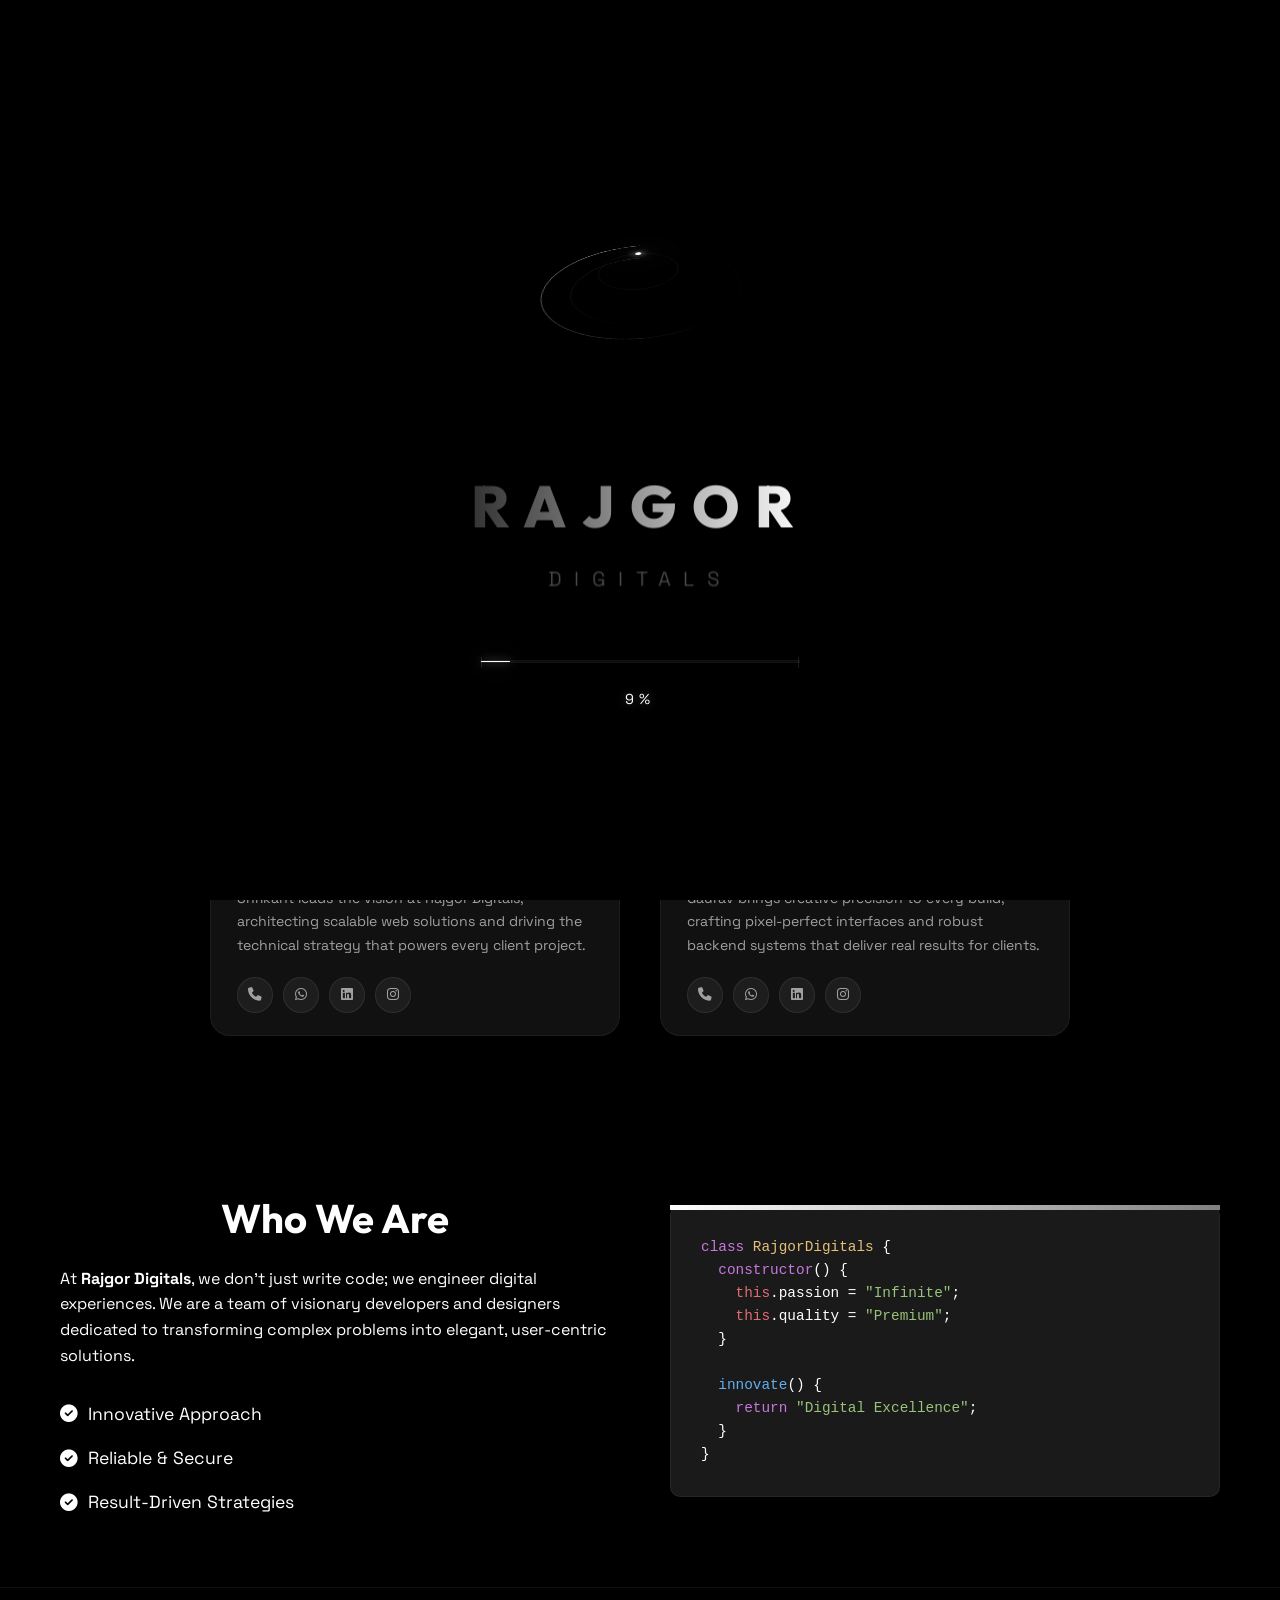
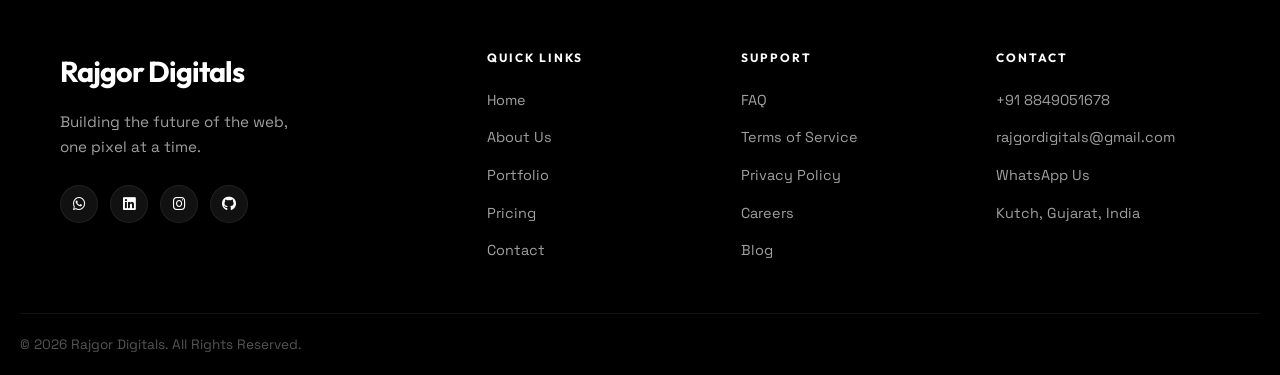
==== commit 524355f3: "Revert visual layout expansions on About, Pricing, and Portfolio pages to match previous UI while pr" ====
--- a/about.html
+++ b/about.html
@@ -210,17 +210,14 @@
             <div class="about-content reveal-left">
                 <h2 class="section-title">Who We Are</h2>
                 <p class="section-desc">
-                    At <strong>Rajgor Digitals</strong>, we don't just write code; we engineer premium digital experiences.
-                    We are a team of expert web developers and designers based in Gujarat, India, dedicated to transforming complex operational obstacles into
-                    streamlined, user-centric solutions. By blending software engineering principles with conversion design, we ensure every custom website drives tangible business ROI.
+                    At <strong>Rajgor Digitals</strong>, we don't just write code; we engineer digital experiences.
+                    We are a team of visionary developers and designers dedicated to transforming complex problems into
+                    elegant, user-centric solutions.
                 </p>
-                <p class="section-desc" style="margin-top: 15px;">
-                    Whether you are a startup needing a scalable e-commerce MVP or a local company transitioning to global visibility, we build digital solutions tailored to your technical goals. Learn more about our custom <a href="services.html" style="color: var(--primary-color); text-decoration: underline;">web development capabilities</a> or explore our <a href="pricing.html" style="color: var(--primary-color); text-decoration: underline;">pricing packages</a>.
-                </p>
-                <ul class="about-features" style="margin-top: 20px;">
-                    <li><i class="fas fa-check-circle"></i> Innovative UI/UX & Dynamic Interaction</li>
-                    <li><i class="fas fa-check-circle"></i> Secure Server Integrations & Clean Databases</li>
-                    <li><i class="fas fa-check-circle"></i> Technical SEO Frameworks & Fast Loading Speed</li>
+                <ul class="about-features">
+                    <li><i class="fas fa-check-circle"></i> Innovative Approach</li>
+                    <li><i class="fas fa-check-circle"></i> Reliable &amp; Secure</li>
+                    <li><i class="fas fa-check-circle"></i> Result-Driven Strategies</li>
                 </ul>
             </div>
             <div class="about-image reveal-right">
@@ -229,93 +226,12 @@
   <span class="keyword">constructor</span>() {
     <span class="this">this</span>.passion = <span class="string">"Infinite"</span>;
     <span class="this">this</span>.quality = <span class="string">"Premium"</span>;
-    <span class="this">this</span>.location = <span class="string">"Gujarat, India"</span>;
   }
 
   <span class="function">innovate</span>() {
-    <span class="return">return</span> <span class="string">"Technical Excellence"</span>;
+    <span class="return">return</span> <span class="string">"Digital Excellence"</span>;
   }
 }</code></pre>
-                </div>
-            </div>
-        </div>
-    </section>
-
-    <!-- Why Choose Us / E-E-A-T Section -->
-    <section class="why-us" id="why-us" style="padding: 100px 0; border-top: 1px solid rgba(255, 255, 255, 0.05);">
-        <div class="container">
-            <div class="section-header reveal-up" style="text-align: center; margin-bottom: 60px;">
-                <h2 class="section-title">Why Partner with Us?</h2>
-                <p class="section-subtitle">We merge programming expertise with conversion layouts to deliver high-quality digital assets.</p>
-            </div>
-            
-            <div class="about-container">
-                <div class="about-content reveal-left">
-                    <p class="section-desc">
-                        Our founders, Shrikant Rajgor and Gaurav Rajgor, bring expert frontend and backend developer credentials to every codebase. We follow strict standards to make sure your site is crawlable, indexable, and performant:
-                    </p>
-                    <ul class="about-features" style="margin-top: 20px;">
-                        <li>
-                            <i class="fas fa-check-circle"></i> 
-                            <strong>Search Engine Optimization (SEO) Core</strong>: Full metadata compliance, sitemap registration, clean markup, and preconnect optimization built directly into page structures.
-                        </li>
-                        <li>
-                            <i class="fas fa-check-circle"></i> 
-                            <strong>Performance Engineering</strong>: Accelerated page loads via Canvas anim observers, compressed WebP media elements, and deferred non-critical resources.
-                        </li>
-                        <li>
-                            <i class="fas fa-check-circle"></i> 
-                            <strong>Vulnerability Prevention</strong>: Implementing secure target links (using standard rel properties) and sanitizing contact routes against automated bot spam.
-                        </li>
-                        <li>
-                            <i class="fas fa-check-circle"></i> 
-                            <strong>Transparent Deliverables</strong>: Client source-code ownership, direct developer consultations, and post-launch maintenance windows.
-                        </li>
-                    </ul>
-                </div>
-                <div class="about-image reveal-right" style="display: flex; flex-direction: column; justify-content: center; align-items: center; border: 1px solid rgba(255, 255, 255, 0.05); background: rgba(255, 255, 255, 0.01); border-radius: 20px; padding: 40px; box-sizing: border-box;">
-                    <h3 style="font-family: var(--font-heading); color: #fff; margin-bottom: 20px; font-size: 1.6rem; text-align: center;">Our Technical Stack</h3>
-                    <div style="display: flex; flex-wrap: wrap; justify-content: center; gap: 15px;">
-                        <span style="background: rgba(255, 255, 255, 0.05); padding: 8px 16px; border-radius: 20px; font-size: 0.9rem; color: #fff; border: 1px solid rgba(255, 255, 255, 0.08);">HTML5 / CSS3</span>
-                        <span style="background: rgba(255, 255, 255, 0.05); padding: 8px 16px; border-radius: 20px; font-size: 0.9rem; color: #fff; border: 1px solid rgba(255, 255, 255, 0.08);">JavaScript (ES6+)</span>
-                        <span style="background: rgba(255, 255, 255, 0.05); padding: 8px 16px; border-radius: 20px; font-size: 0.9rem; color: #fff; border: 1px solid rgba(255, 255, 255, 0.08);">React.js</span>
-                        <span style="background: rgba(255, 255, 255, 0.05); padding: 8px 16px; border-radius: 20px; font-size: 0.9rem; color: #fff; border: 1px solid rgba(255, 255, 255, 0.08);">Node.js</span>
-                        <span style="background: rgba(255, 255, 255, 0.05); padding: 8px 16px; border-radius: 20px; font-size: 0.9rem; color: #fff; border: 1px solid rgba(255, 255, 255, 0.08);">PHP / MySQL</span>
-                        <span style="background: rgba(255, 255, 255, 0.05); padding: 8px 16px; border-radius: 20px; font-size: 0.9rem; color: #fff; border: 1px solid rgba(255, 255, 255, 0.08);">Git / GitHub</span>
-                    </div>
-                </div>
-            </div>
-        </div>
-    </section>
-
-    <!-- Detailed Development Process Section -->
-    <section class="process-section" id="process" style="padding: 100px 0; background: #050505; border-top: 1px solid rgba(255, 255, 255, 0.05);">
-        <div class="container">
-            <div class="section-header reveal-up" style="text-align: center; margin-bottom: 50px;">
-                <h2 class="section-title">Our Technical Process</h2>
-                <p class="section-subtitle">A methodical blueprint to engineering high-performance web applications.</p>
-            </div>
-            
-            <div class="process-grid">
-                <div class="process-step reveal-up">
-                    <div class="step-number">01</div>
-                    <h3>Strategic Discovery</h3>
-                    <p>We analyze your business objectives, target audience demographics, and competition to map key technical requirements and custom solutions.</p>
-                </div>
-                <div class="process-step reveal-up" style="animation-delay: 0.1s;">
-                    <div class="step-number">02</div>
-                    <h3>Interactive Architecture</h3>
-                    <p>Designing user-centric visual mockups, UI/UX systems, and responsive wireframes that ensure a seamless journey across all devices and resolutions.</p>
-                </div>
-                <div class="process-step reveal-up" style="animation-delay: 0.2s;">
-                    <div class="step-number">03</div>
-                    <h3>Full-Stack Development</h3>
-                    <p>Engineering robust, pixel-perfect frontend experiences and high-throughput server backends using modern coding standards and clean architectures.</p>
-                </div>
-                <div class="process-step reveal-up" style="animation-delay: 0.3s;">
-                    <div class="step-number">04</div>
-                    <h3>Deployment & Support</h3>
-                    <p>Conducting cross-browser validation, speed indexing tests, and SEO verification before launching securely, backed by dedicated support cycles.</p>
                 </div>
             </div>
         </div>
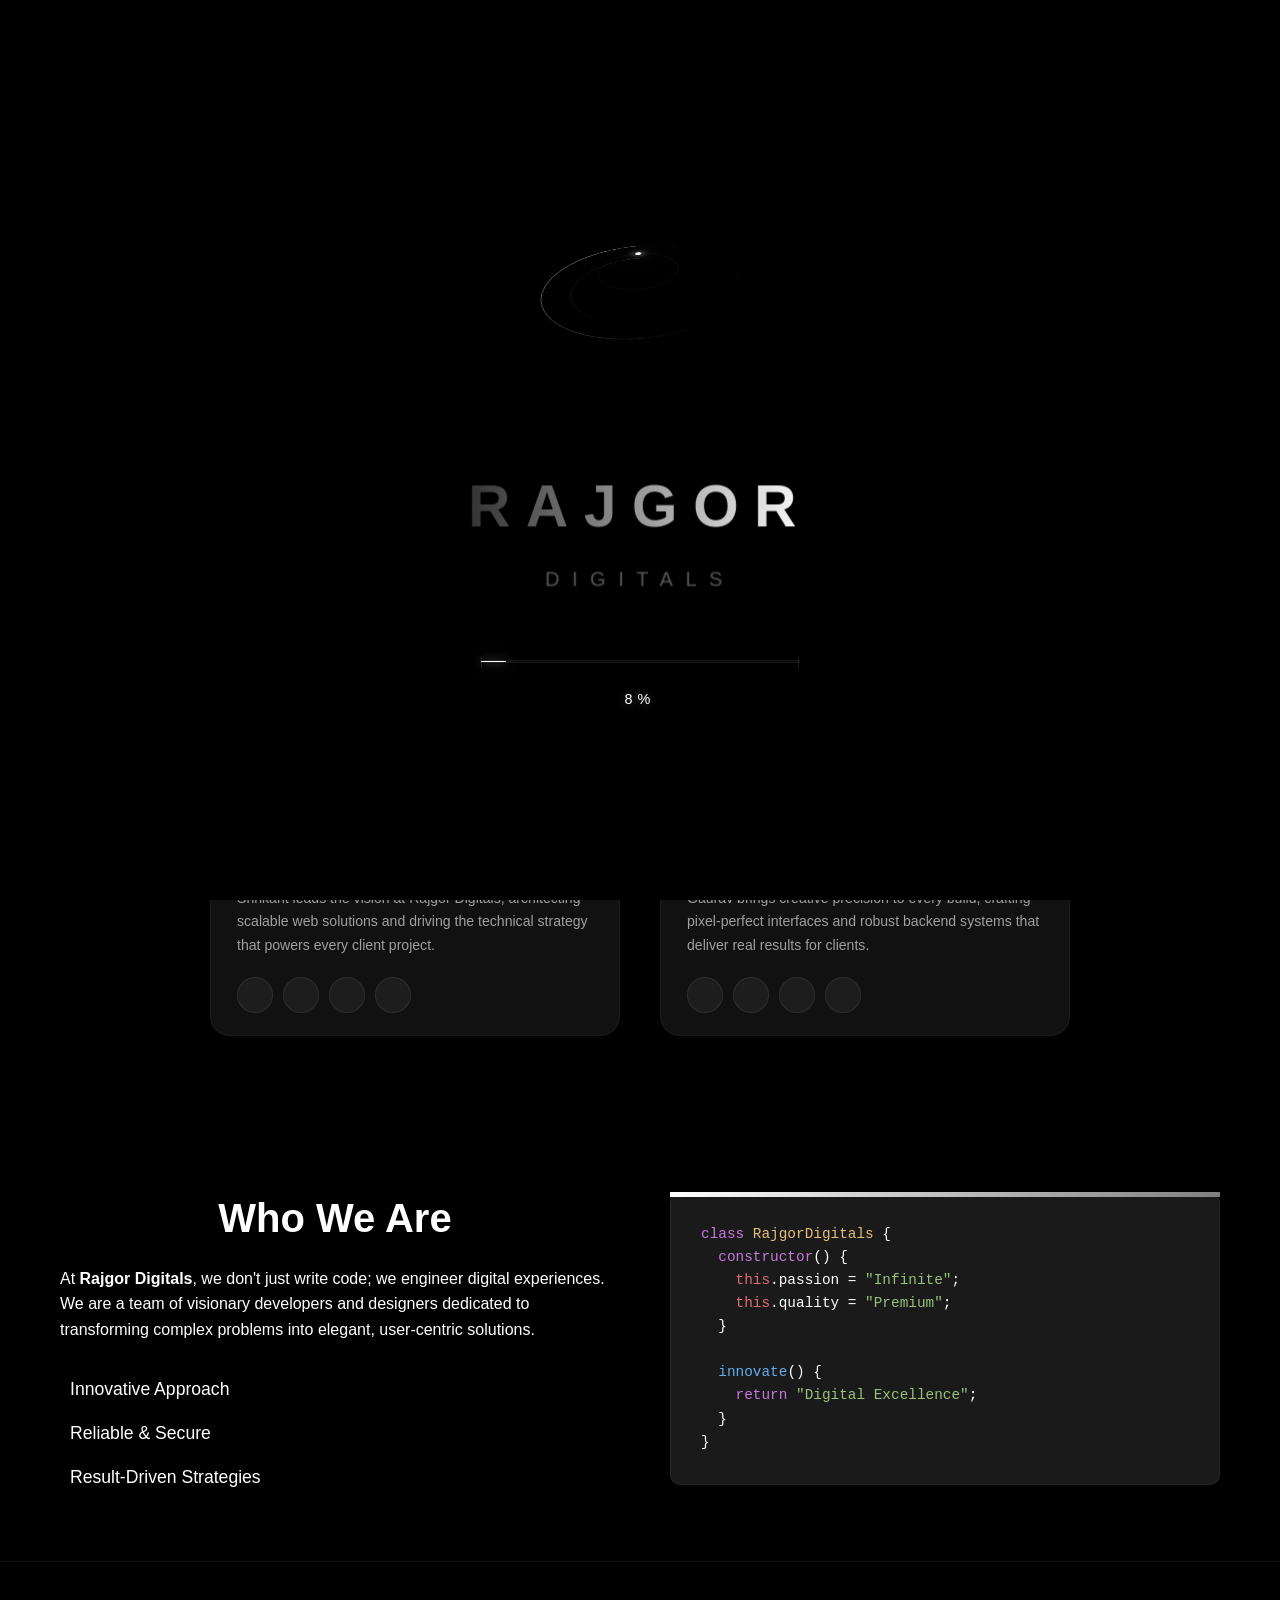
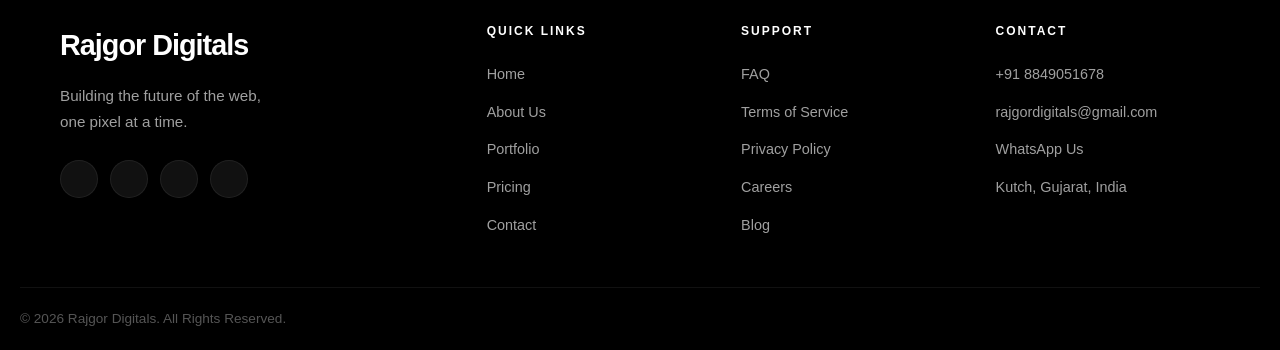
==== commit 94cef19b: "Optimize font, stylesheet, and javascript loading behaviors globally for 100 PageSpeed Performance; " ====
--- a/about.html
+++ b/about.html
@@ -29,10 +29,11 @@
     <!-- Google Fonts -->
     <link rel="preconnect" href="https://fonts.googleapis.com">
     <link rel="preconnect" href="https://fonts.gstatic.com" crossorigin>
-    <link href="https://fonts.googleapis.com/css2?family=Outfit:wght@300;400;500;600;700;800&family=Space+Grotesk:wght@300;400;500;600;700&display=swap" rel="stylesheet">
+    <link href="https://fonts.googleapis.com/css2?family=Outfit:wght@300;400;500;600;700;800&family=Space+Grotesk:wght@300;400;500;600;700&display=swap" rel="stylesheet" media="print" onload="this.media=\'all\'">
 
     <!-- FontAwesome -->
-    <link rel="stylesheet" href="https://cdnjs.cloudflare.com/ajax/libs/font-awesome/6.4.0/css/all.min.css">
+    <link rel="preconnect" href="https://cdnjs.cloudflare.com" crossorigin>
+    <link rel="stylesheet" href="https://cdnjs.cloudflare.com/ajax/libs/font-awesome/6.4.0/css/all.min.css" media="print" onload="this.media=\'all\'">
 
     <!-- Custom CSS -->
     <link rel="stylesheet" href="styles.css">
@@ -287,7 +288,7 @@
         </div>
     </footer>
 
-    <script src="script.js"></script>
+    <script src="script.js" defer></script>
 </body>
 
 </html>
--- a/styles.css
+++ b/styles.css
@@ -1959,8 +1959,7 @@
 
 .legal-block a {
     color: #fff;
-    text-decoration: underline;
-    text-underline-offset: 3px;
+    text-decoration: none;
 }
 
 .legal-list {
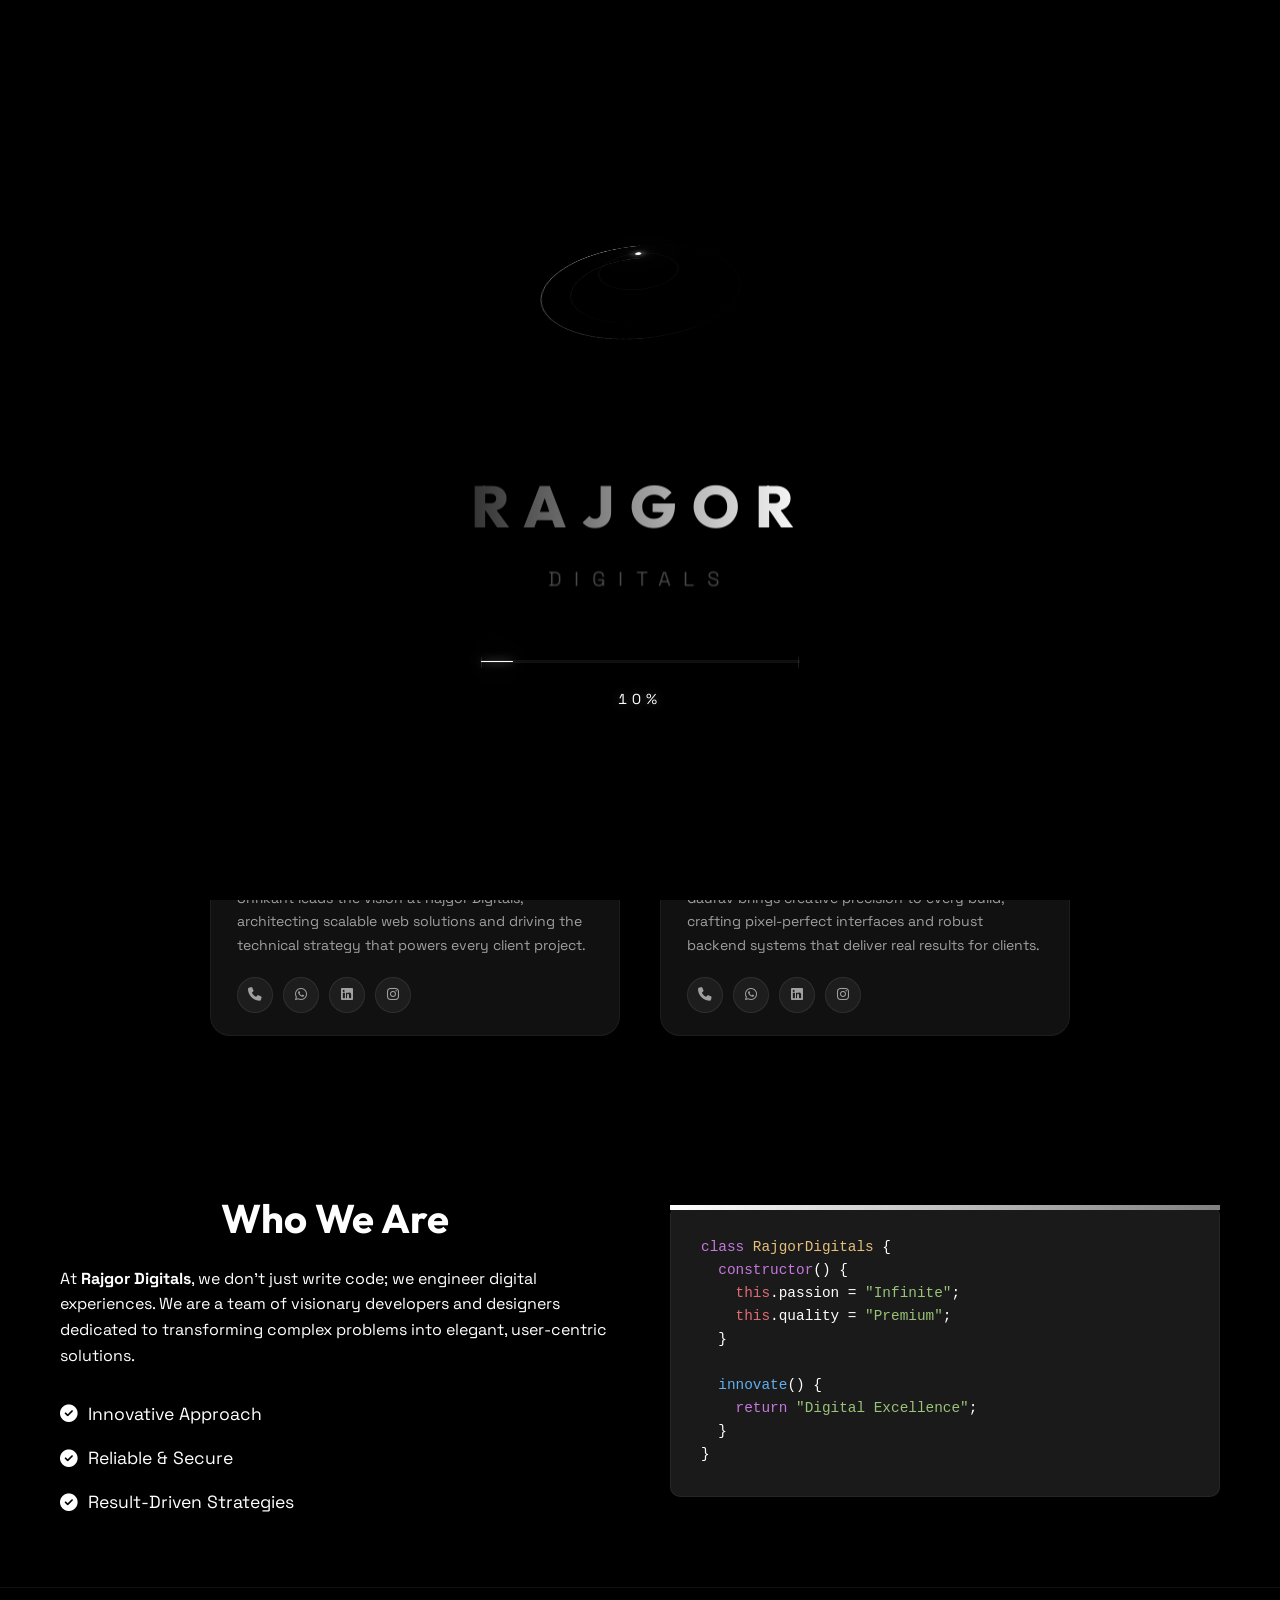
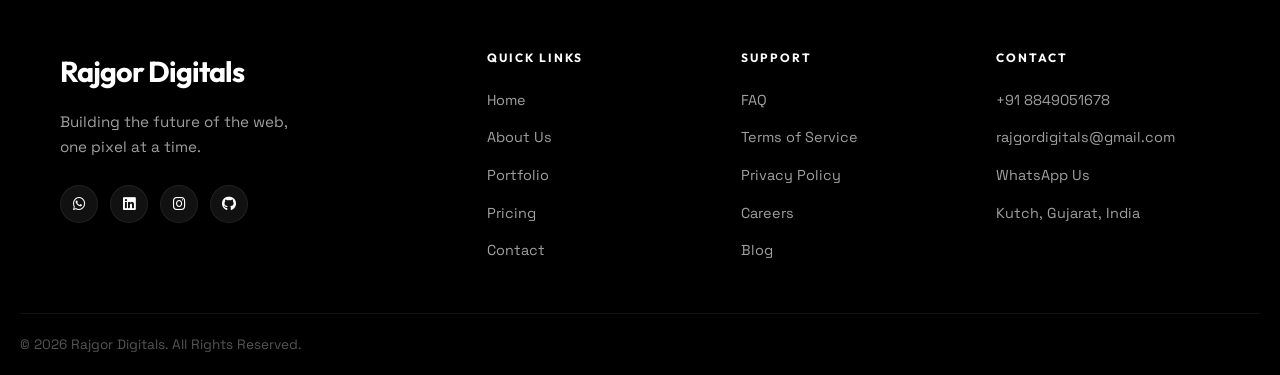
==== commit fa687ea8: "Revert dynamic stylesheet loading optimization to match GitHub reference code and restore missing ic" ====
--- a/about.html
+++ b/about.html
@@ -1,294 +1,293 @@
-<!DOCTYPE html>
-<html lang="en">
-
-<head>
-    <meta charset="UTF-8">
-    <meta name="viewport" content="width=device-width, initial-scale=1.0">
-    <meta name="description" content="Meet the professional web developers at Rajgor Digitals. We specialize in custom website development services, engineering premium digital experiences for global clients.">
-    <title>Professional Web Developers | About Rajgor Digitals</title>
-    <link rel="icon" type="image/png" sizes="32x32" href="images/logo.png">
-    <link rel="shortcut icon" href="images/logo.png">
-
-    <!-- Canonical Tag -->
-    <link rel="canonical" href="https://www.rajgordigitals.in/about.html">
-
-    <!-- Open Graph / Facebook -->
-    <meta property="og:type" content="website">
-    <meta property="og:url" content="https://www.rajgordigitals.in/about.html">
-    <meta property="og:title" content="Professional Web Developers | About Rajgor Digitals">
-    <meta property="og:description" content="Meet the professional web developers at Rajgor Digitals. We specialize in custom website development services, engineering premium digital experiences for global clients.">
-    <meta property="og:image" content="https://www.rajgordigitals.in/images/logo.webp">
-
-    <!-- Twitter -->
-    <meta property="twitter:card" content="summary_large_image">
-    <meta property="twitter:url" content="https://www.rajgordigitals.in/about.html">
-    <meta property="twitter:title" content="Professional Web Developers | About Rajgor Digitals">
-    <meta property="twitter:description" content="Meet the professional web developers at Rajgor Digitals. We specialize in custom website development services, engineering premium digital experiences for global clients.">
-    <meta property="twitter:image" content="https://www.rajgordigitals.in/images/logo.webp">
-
-    <!-- Google Fonts -->
-    <link rel="preconnect" href="https://fonts.googleapis.com">
-    <link rel="preconnect" href="https://fonts.gstatic.com" crossorigin>
-    <link href="https://fonts.googleapis.com/css2?family=Outfit:wght@300;400;500;600;700;800&family=Space+Grotesk:wght@300;400;500;600;700&display=swap" rel="stylesheet" media="print" onload="this.media=\'all\'">
-
-    <!-- FontAwesome -->
-    <link rel="preconnect" href="https://cdnjs.cloudflare.com" crossorigin>
-    <link rel="stylesheet" href="https://cdnjs.cloudflare.com/ajax/libs/font-awesome/6.4.0/css/all.min.css" media="print" onload="this.media=\'all\'">
-
-    <!-- Custom CSS -->
-    <link rel="stylesheet" href="styles.css">
-
-    <script type="application/ld+json">
-    {
-  "@context": "https://schema.org",
-  "@type": "BreadcrumbList",
-  "itemListElement": [
-    {
-      "@type": "ListItem",
-      "position": 1,
-      "name": "Home",
-      "item": "https://www.rajgordigitals.in/"
-    },
-    {
-      "@type": "ListItem",
-      "position": 2,
-      "name": "About Us",
-      "item": "https://www.rajgordigitals.in/about.html"
-    }
-  ]
-}
-    </script>
-    <script type="application/ld+json">
-    {
-  "@context": "https://schema.org",
-  "@type": "AboutPage",
-  "mainEntity": {
-    "@type": "Organization",
-    "name": "Rajgor Digitals",
-    "description": "A team of visionary developers and designers engineering premium digital experiences.",
-    "url": "https://www.rajgordigitals.in",
-    "logo": "https://www.rajgordigitals.in/images/logo.webp"
-  }
-}
-    </script>
-    <script type="application/ld+json">
-    {
-  "@context": "https://schema.org",
-  "@type": "FAQPage",
-  "mainEntity": [
-    {
-      "@type": "Question",
-      "name": "Who founded Rajgor Digitals?",
-      "acceptedAnswer": {
-        "@type": "Answer",
-        "text": "Rajgor Digitals was founded by Shrikant Rajgor and Gaurav Rajgor, expert full-stack web developers based in Kutch, Gujarat, India, delivering premium custom web development services."
-      }
-    },
-    {
-      "@type": "Question",
-      "name": "What custom web development capabilities do you have?",
-      "acceptedAnswer": {
-        "@type": "Answer",
-        "text": "We build highly performant static and dynamic systems using HTML5, CSS3, JavaScript, React.js, Node.js, PHP, and MySQL."
-      }
-    }
-  ]
-}
-    </script>
-</head>
-
-<body>
-    <!-- Preloader -->
-    <div id="preloader">
-        <div class="preloader-content">
-            <div class="spinner-container">
-                <div class="ring ring-outer"></div>
-                <div class="ring ring-middle"></div>
-                <div class="ring ring-inner"></div>
-            </div>
-            <div class="pre-brand">
-                <span class="pre-name">Rajgor</span>
-                <span class="pre-surname">Digitals</span>
-            </div>
-            <div class="pre-progress-wrap">
-                <div class="pre-bar-bg">
-                    <div class="pre-bar-fill" id="preloaderFill"></div>
-                </div>
-                <div class="pre-percent" id="preloaderPercent">0%</div>
-            </div>
-        </div>
-    </div>
-
-    <!-- Custom Cursor -->
-    <div class="cursor-dot" data-cursor-dot></div>
-    <div class="cursor-outline" data-cursor-outline></div>
-
-    <!-- Navigation -->
-    <nav class="navbar">
-        <div class="container nav-container">
-            <a href="index.html" class="logo">
-                Rajgor <span class="accent">Digitals</span>
-            </a>
-            <div class="nav-links">
-                <a href="about.html" class="nav-link">About</a>
-                <a href="services.html" class="nav-link">Services</a>
-                <a href="portfolio.html" class="nav-link">Portfolio</a>
-                <a href="pricing.html" class="nav-link">Pricing</a>
-                <a href="contact.html" class="nav-link contact-btn">Contact Us</a>
-            </div>
-            <div class="hamburger">
-                <div class="line"></div>
-                <div class="line"></div>
-                <div class="line"></div>
-            </div>
-        </div>
-    </nav>
-
-    <!-- Mobile Menu -->
-    <div class="mobile-menu">
-        <a href="about.html" class="mobile-link">About</a>
-        <a href="services.html" class="mobile-link">Services</a>
-        <a href="portfolio.html" class="mobile-link">Portfolio</a>
-        <a href="pricing.html" class="mobile-link">Pricing</a>
-        <a href="contact.html" class="mobile-link accent-color">Contact Us</a>
-    </div>
-
-    <!-- Team Section — shown first -->
-    <section class="team-section" id="team">
-        <div class="container">
-            <div class="section-header reveal-up" style="text-align: center; margin-bottom: 50px;">
-                <h2 class="section-title">Meet the Team</h2>
-                <p class="section-subtitle">The people behind every pixel and every line of code.</p>
-            </div>
-            <div class="team-grid">
-                <!-- Shrikant -->
-                <div class="team-card reveal-up">
-                    <div class="team-img-wrap">
-                        <picture>
-                            <source srcset="Profile/shrikant.webp" type="image/webp">
-                            <img src="Profile/shrikant.webp" alt="Shrikant Rajgor - Founder & Developer at Rajgor Digitals" class="team-img" loading="eager" width="480" height="600">
-                        </picture>
-                    </div>
-                    <div class="team-info">
-                        <h3 class="team-name">Shrikant Rajgor</h3>
-                        <p class="team-role">Founder &amp; Developer</p>
-                        <p class="team-bio">Shrikant leads the vision at Rajgor Digitals, architecting scalable web solutions and driving the technical strategy that powers every client project.</p>
-                        <div class="team-socials">
-                            <a href="tel:+918849051678" aria-label="Call Shrikant"><i class="fas fa-phone"></i></a>
-                            <a href="https://wa.me/918849051678" target="_blank" aria-label="WhatsApp Shrikant" rel="noopener noreferrer"><i class="fab fa-whatsapp"></i></a>
-                            <a href="https://www.linkedin.com/in/shrikant-rajgor/" target="_blank" aria-label="LinkedIn Shrikant" rel="noopener noreferrer"><i class="fab fa-linkedin"></i></a>
-                            <a href="https://www.instagram.com/rajgor_shrikant/" target="_blank" aria-label="Instagram Shrikant" rel="noopener noreferrer"><i class="fab fa-instagram"></i></a>
-                        </div>
-                    </div>
-                </div>
-                <!-- Gaurav -->
-                <div class="team-card reveal-up" style="animation-delay: 0.15s;">
-                    <div class="team-img-wrap">
-                        <picture>
-                            <source srcset="Profile/gaurav.webp" type="image/webp">
-                            <img src="Profile/gaurav.webp" alt="Gaurav - Founder & Developer at Rajgor Digitals" class="team-img" loading="eager" width="480" height="600">
-                        </picture>
-                    </div>
-                    <div class="team-info">
-                        <h3 class="team-name">Gaurav Rajgor</h3>
-                        <p class="team-role">Founder &amp; Developer</p>
-                        <p class="team-bio">Gaurav brings creative precision to every build, crafting pixel-perfect interfaces and robust backend systems that deliver real results for clients.</p>
-                        <div class="team-socials">
-                            <a href="tel:+917359698595" aria-label="Call Gaurav"><i class="fas fa-phone"></i></a>
-                            <a href="https://wa.me/917359698595" target="_blank" aria-label="WhatsApp Gaurav" rel="noopener noreferrer"><i class="fab fa-whatsapp"></i></a>
-                            <a href="https://www.linkedin.com/in/rajgordigitals" target="_blank" aria-label="LinkedIn Gaurav" rel="noopener noreferrer"><i class="fab fa-linkedin"></i></a>
-                            <a href="https://www.instagram.com/rajgor_gauravv/" target="_blank" aria-label="Instagram Gaurav" rel="noopener noreferrer"><i class="fab fa-instagram"></i></a>
-                        </div>
-                    </div>
-                </div>
-            </div>
-        </div>
-    </section>
-
-    <!-- About / Who We Are Section -->
-    <section class="about" id="about">
-        <div class="container about-container">
-            <div class="about-content reveal-left">
-                <h2 class="section-title">Who We Are</h2>
-                <p class="section-desc">
-                    At <strong>Rajgor Digitals</strong>, we don't just write code; we engineer digital experiences.
-                    We are a team of visionary developers and designers dedicated to transforming complex problems into
-                    elegant, user-centric solutions.
-                </p>
-                <ul class="about-features">
-                    <li><i class="fas fa-check-circle"></i> Innovative Approach</li>
-                    <li><i class="fas fa-check-circle"></i> Reliable &amp; Secure</li>
-                    <li><i class="fas fa-check-circle"></i> Result-Driven Strategies</li>
-                </ul>
-            </div>
-            <div class="about-image reveal-right">
-                <div class="code-block">
-                    <pre><code><span class="keyword">class</span> <span class="class-name">RajgorDigitals</span> {
-  <span class="keyword">constructor</span>() {
-    <span class="this">this</span>.passion = <span class="string">"Infinite"</span>;
-    <span class="this">this</span>.quality = <span class="string">"Premium"</span>;
-  }
-
-  <span class="function">innovate</span>() {
-    <span class="return">return</span> <span class="string">"Digital Excellence"</span>;
-  }
-}</code></pre>
-                </div>
-            </div>
-        </div>
-    </section>
-
-    <!-- Footer -->
-    <footer>
-        <div class="container footer-top">
-            <div class="footer-brand">
-                <a href="index.html" class="logo">Rajgor <span class="accent">Digitals</span></a>
-                <p>Building the future of the web,<br>one pixel at a time.</p>
-                <div class="footer-social">
-                    <a href="https://wa.me/918849051678?text=Hello%20Rajgor%20Digitals,%20I%20am%20interested%20in%20your%20web%20development%20services." target="_blank" rel="noopener noreferrer"><i class="fab fa-whatsapp"></i></a>
-                    <a href="https://www.linkedin.com/in/rajgordigitals" target="_blank" rel="noopener noreferrer"><i class="fab fa-linkedin"></i></a>
-                    <a href="https://www.instagram.com/rajgordigitals/" target="_blank" rel="noopener noreferrer"><i class="fab fa-instagram"></i></a>
-                    <a href="https://github.com/Rajgor-Digitals" target="_blank" rel="noopener noreferrer"><i class="fab fa-github"></i></a>
-                </div>
-            </div>
-            <div class="footer-links">
-                <div class="footer-col">
-                    <h4>Quick Links</h4>
-                    <ul>
-                        <li><a href="index.html">Home</a></li>
-                        <li><a href="about.html">About Us</a></li>
-                        <li><a href="portfolio.html">Portfolio</a></li>
-                        <li><a href="pricing.html">Pricing</a></li>
-                        <li><a href="contact.html">Contact</a></li>
-                    </ul>
-                </div>
-                <div class="footer-col">
-                    <h4>Support</h4>
-                    <ul>
-                        <li><a href="faq.html">FAQ</a></li>
-                        <li><a href="terms.html">Terms of Service</a></li>
-                        <li><a href="privacy.html">Privacy Policy</a></li>
-                        <li><a href="careers.html">Careers</a></li>
-                        <li><a href="blog.html">Blog</a></li>
-                    </ul>
-                </div>
-                <div class="footer-col">
-                    <h4>Contact</h4>
-                    <ul>
-                        <li><a href="tel:+918849051678">+91 8849051678</a></li>
-                        <li><a href="mailto:rajgordigitals@gmail.com">rajgordigitals@gmail.com</a></li>
-                        <li><a href="https://wa.me/918849051678" target="_blank" rel="noopener noreferrer">WhatsApp Us</a></li>
-                        <li><span>Kutch, Gujarat, India</span></li>
-                    </ul>
-                </div>
-            </div>
-        </div>
-        <div class="footer-bottom">
-            <p>&copy; 2026 Rajgor Digitals. All Rights Reserved.</p>
-        </div>
-    </footer>
-
-    <script src="script.js" defer></script>
-</body>
-
+<!DOCTYPE html>
+<html lang="en">
+
+<head>
+    <meta charset="UTF-8">
+    <meta name="viewport" content="width=device-width, initial-scale=1.0">
+    <meta name="description" content="Meet the professional web developers at Rajgor Digitals. We specialize in custom website development services, engineering premium digital experiences for global clients.">
+    <title>Professional Web Developers | About Rajgor Digitals</title>
+    <link rel="icon" type="image/png" sizes="32x32" href="images/logo.png">
+    <link rel="shortcut icon" href="images/logo.png">
+
+    <!-- Canonical Tag -->
+    <link rel="canonical" href="https://www.rajgordigitals.in/about.html">
+
+    <!-- Open Graph / Facebook -->
+    <meta property="og:type" content="website">
+    <meta property="og:url" content="https://www.rajgordigitals.in/about.html">
+    <meta property="og:title" content="Professional Web Developers | About Rajgor Digitals">
+    <meta property="og:description" content="Meet the professional web developers at Rajgor Digitals. We specialize in custom website development services, engineering premium digital experiences for global clients.">
+    <meta property="og:image" content="https://www.rajgordigitals.in/images/logo.webp">
+
+    <!-- Twitter -->
+    <meta property="twitter:card" content="summary_large_image">
+    <meta property="twitter:url" content="https://www.rajgordigitals.in/about.html">
+    <meta property="twitter:title" content="Professional Web Developers | About Rajgor Digitals">
+    <meta property="twitter:description" content="Meet the professional web developers at Rajgor Digitals. We specialize in custom website development services, engineering premium digital experiences for global clients.">
+    <meta property="twitter:image" content="https://www.rajgordigitals.in/images/logo.webp">
+
+    <!-- Google Fonts -->
+    <link rel="preconnect" href="https://fonts.googleapis.com">
+    <link rel="preconnect" href="https://fonts.gstatic.com" crossorigin>
+    <link href="https://fonts.googleapis.com/css2?family=Outfit:wght@300;400;500;600;700;800&family=Space+Grotesk:wght@300;400;500;600;700&display=swap" rel="stylesheet">
+
+    <!-- FontAwesome -->
+    <link rel="stylesheet" href="https://cdnjs.cloudflare.com/ajax/libs/font-awesome/6.4.0/css/all.min.css">
+
+    <!-- Custom CSS -->
+    <link rel="stylesheet" href="styles.css">
+
+    <script type="application/ld+json">
+    {
+  "@context": "https://schema.org",
+  "@type": "BreadcrumbList",
+  "itemListElement": [
+    {
+      "@type": "ListItem",
+      "position": 1,
+      "name": "Home",
+      "item": "https://www.rajgordigitals.in/"
+    },
+    {
+      "@type": "ListItem",
+      "position": 2,
+      "name": "About Us",
+      "item": "https://www.rajgordigitals.in/about.html"
+    }
+  ]
+}
+    </script>
+    <script type="application/ld+json">
+    {
+  "@context": "https://schema.org",
+  "@type": "AboutPage",
+  "mainEntity": {
+    "@type": "Organization",
+    "name": "Rajgor Digitals",
+    "description": "A team of visionary developers and designers engineering premium digital experiences.",
+    "url": "https://www.rajgordigitals.in",
+    "logo": "https://www.rajgordigitals.in/images/logo.webp"
+  }
+}
+    </script>
+    <script type="application/ld+json">
+    {
+  "@context": "https://schema.org",
+  "@type": "FAQPage",
+  "mainEntity": [
+    {
+      "@type": "Question",
+      "name": "Who founded Rajgor Digitals?",
+      "acceptedAnswer": {
+        "@type": "Answer",
+        "text": "Rajgor Digitals was founded by Shrikant Rajgor and Gaurav Rajgor, expert full-stack web developers based in Kutch, Gujarat, India, delivering premium custom web development services."
+      }
+    },
+    {
+      "@type": "Question",
+      "name": "What custom web development capabilities do you have?",
+      "acceptedAnswer": {
+        "@type": "Answer",
+        "text": "We build highly performant static and dynamic systems using HTML5, CSS3, JavaScript, React.js, Node.js, PHP, and MySQL."
+      }
+    }
+  ]
+}
+    </script>
+</head>
+
+<body>
+    <!-- Preloader -->
+    <div id="preloader">
+        <div class="preloader-content">
+            <div class="spinner-container">
+                <div class="ring ring-outer"></div>
+                <div class="ring ring-middle"></div>
+                <div class="ring ring-inner"></div>
+            </div>
+            <div class="pre-brand">
+                <span class="pre-name">Rajgor</span>
+                <span class="pre-surname">Digitals</span>
+            </div>
+            <div class="pre-progress-wrap">
+                <div class="pre-bar-bg">
+                    <div class="pre-bar-fill" id="preloaderFill"></div>
+                </div>
+                <div class="pre-percent" id="preloaderPercent">0%</div>
+            </div>
+        </div>
+    </div>
+
+    <!-- Custom Cursor -->
+    <div class="cursor-dot" data-cursor-dot></div>
+    <div class="cursor-outline" data-cursor-outline></div>
+
+    <!-- Navigation -->
+    <nav class="navbar">
+        <div class="container nav-container">
+            <a href="index.html" class="logo">
+                Rajgor <span class="accent">Digitals</span>
+            </a>
+            <div class="nav-links">
+                <a href="about.html" class="nav-link">About</a>
+                <a href="services.html" class="nav-link">Services</a>
+                <a href="portfolio.html" class="nav-link">Portfolio</a>
+                <a href="pricing.html" class="nav-link">Pricing</a>
+                <a href="contact.html" class="nav-link contact-btn">Contact Us</a>
+            </div>
+            <div class="hamburger">
+                <div class="line"></div>
+                <div class="line"></div>
+                <div class="line"></div>
+            </div>
+        </div>
+    </nav>
+
+    <!-- Mobile Menu -->
+    <div class="mobile-menu">
+        <a href="about.html" class="mobile-link">About</a>
+        <a href="services.html" class="mobile-link">Services</a>
+        <a href="portfolio.html" class="mobile-link">Portfolio</a>
+        <a href="pricing.html" class="mobile-link">Pricing</a>
+        <a href="contact.html" class="mobile-link accent-color">Contact Us</a>
+    </div>
+
+    <!-- Team Section — shown first -->
+    <section class="team-section" id="team">
+        <div class="container">
+            <div class="section-header reveal-up" style="text-align: center; margin-bottom: 50px;">
+                <h2 class="section-title">Meet the Team</h2>
+                <p class="section-subtitle">The people behind every pixel and every line of code.</p>
+            </div>
+            <div class="team-grid">
+                <!-- Shrikant -->
+                <div class="team-card reveal-up">
+                    <div class="team-img-wrap">
+                        <picture>
+                            <source srcset="Profile/shrikant.webp" type="image/webp">
+                            <img src="Profile/shrikant.webp" alt="Shrikant Rajgor - Founder & Developer at Rajgor Digitals" class="team-img" loading="eager" width="480" height="600">
+                        </picture>
+                    </div>
+                    <div class="team-info">
+                        <h3 class="team-name">Shrikant Rajgor</h3>
+                        <p class="team-role">Founder &amp; Developer</p>
+                        <p class="team-bio">Shrikant leads the vision at Rajgor Digitals, architecting scalable web solutions and driving the technical strategy that powers every client project.</p>
+                        <div class="team-socials">
+                            <a href="tel:+918849051678" aria-label="Call Shrikant"><i class="fas fa-phone"></i></a>
+                            <a href="https://wa.me/918849051678" target="_blank" aria-label="WhatsApp Shrikant" rel="noopener noreferrer"><i class="fab fa-whatsapp"></i></a>
+                            <a href="https://www.linkedin.com/in/shrikant-rajgor/" target="_blank" aria-label="LinkedIn Shrikant" rel="noopener noreferrer"><i class="fab fa-linkedin"></i></a>
+                            <a href="https://www.instagram.com/rajgor_shrikant/" target="_blank" aria-label="Instagram Shrikant" rel="noopener noreferrer"><i class="fab fa-instagram"></i></a>
+                        </div>
+                    </div>
+                </div>
+                <!-- Gaurav -->
+                <div class="team-card reveal-up" style="animation-delay: 0.15s;">
+                    <div class="team-img-wrap">
+                        <picture>
+                            <source srcset="Profile/gaurav.webp" type="image/webp">
+                            <img src="Profile/gaurav.webp" alt="Gaurav - Founder & Developer at Rajgor Digitals" class="team-img" loading="eager" width="480" height="600">
+                        </picture>
+                    </div>
+                    <div class="team-info">
+                        <h3 class="team-name">Gaurav Rajgor</h3>
+                        <p class="team-role">Founder &amp; Developer</p>
+                        <p class="team-bio">Gaurav brings creative precision to every build, crafting pixel-perfect interfaces and robust backend systems that deliver real results for clients.</p>
+                        <div class="team-socials">
+                            <a href="tel:+917359698595" aria-label="Call Gaurav"><i class="fas fa-phone"></i></a>
+                            <a href="https://wa.me/917359698595" target="_blank" aria-label="WhatsApp Gaurav" rel="noopener noreferrer"><i class="fab fa-whatsapp"></i></a>
+                            <a href="https://www.linkedin.com/in/rajgordigitals" target="_blank" aria-label="LinkedIn Gaurav" rel="noopener noreferrer"><i class="fab fa-linkedin"></i></a>
+                            <a href="https://www.instagram.com/rajgor_gauravv/" target="_blank" aria-label="Instagram Gaurav" rel="noopener noreferrer"><i class="fab fa-instagram"></i></a>
+                        </div>
+                    </div>
+                </div>
+            </div>
+        </div>
+    </section>
+
+    <!-- About / Who We Are Section -->
+    <section class="about" id="about">
+        <div class="container about-container">
+            <div class="about-content reveal-left">
+                <h2 class="section-title">Who We Are</h2>
+                <p class="section-desc">
+                    At <strong>Rajgor Digitals</strong>, we don't just write code; we engineer digital experiences.
+                    We are a team of visionary developers and designers dedicated to transforming complex problems into
+                    elegant, user-centric solutions.
+                </p>
+                <ul class="about-features">
+                    <li><i class="fas fa-check-circle"></i> Innovative Approach</li>
+                    <li><i class="fas fa-check-circle"></i> Reliable &amp; Secure</li>
+                    <li><i class="fas fa-check-circle"></i> Result-Driven Strategies</li>
+                </ul>
+            </div>
+            <div class="about-image reveal-right">
+                <div class="code-block">
+                    <pre><code><span class="keyword">class</span> <span class="class-name">RajgorDigitals</span> {
+  <span class="keyword">constructor</span>() {
+    <span class="this">this</span>.passion = <span class="string">"Infinite"</span>;
+    <span class="this">this</span>.quality = <span class="string">"Premium"</span>;
+  }
+
+  <span class="function">innovate</span>() {
+    <span class="return">return</span> <span class="string">"Digital Excellence"</span>;
+  }
+}</code></pre>
+                </div>
+            </div>
+        </div>
+    </section>
+
+    <!-- Footer -->
+    <footer>
+        <div class="container footer-top">
+            <div class="footer-brand">
+                <a href="index.html" class="logo">Rajgor <span class="accent">Digitals</span></a>
+                <p>Building the future of the web,<br>one pixel at a time.</p>
+                <div class="footer-social">
+                    <a href="https://wa.me/918849051678?text=Hello%20Rajgor%20Digitals,%20I%20am%20interested%20in%20your%20web%20development%20services." target="_blank" rel="noopener noreferrer"><i class="fab fa-whatsapp"></i></a>
+                    <a href="https://www.linkedin.com/in/rajgordigitals" target="_blank" rel="noopener noreferrer"><i class="fab fa-linkedin"></i></a>
+                    <a href="https://www.instagram.com/rajgordigitals/" target="_blank" rel="noopener noreferrer"><i class="fab fa-instagram"></i></a>
+                    <a href="https://github.com/Rajgor-Digitals" target="_blank" rel="noopener noreferrer"><i class="fab fa-github"></i></a>
+                </div>
+            </div>
+            <div class="footer-links">
+                <div class="footer-col">
+                    <h4>Quick Links</h4>
+                    <ul>
+                        <li><a href="index.html">Home</a></li>
+                        <li><a href="about.html">About Us</a></li>
+                        <li><a href="portfolio.html">Portfolio</a></li>
+                        <li><a href="pricing.html">Pricing</a></li>
+                        <li><a href="contact.html">Contact</a></li>
+                    </ul>
+                </div>
+                <div class="footer-col">
+                    <h4>Support</h4>
+                    <ul>
+                        <li><a href="faq.html">FAQ</a></li>
+                        <li><a href="terms.html">Terms of Service</a></li>
+                        <li><a href="privacy.html">Privacy Policy</a></li>
+                        <li><a href="careers.html">Careers</a></li>
+                        <li><a href="blog.html">Blog</a></li>
+                    </ul>
+                </div>
+                <div class="footer-col">
+                    <h4>Contact</h4>
+                    <ul>
+                        <li><a href="tel:+918849051678">+91 8849051678</a></li>
+                        <li><a href="mailto:rajgordigitals@gmail.com">rajgordigitals@gmail.com</a></li>
+                        <li><a href="https://wa.me/918849051678" target="_blank" rel="noopener noreferrer">WhatsApp Us</a></li>
+                        <li><span>Kutch, Gujarat, India</span></li>
+                    </ul>
+                </div>
+            </div>
+        </div>
+        <div class="footer-bottom">
+            <p>&copy; 2026 Rajgor Digitals. All Rights Reserved.</p>
+        </div>
+    </footer>
+
+    <script src="script.js" defer></script>
+</body>
+
 </html>
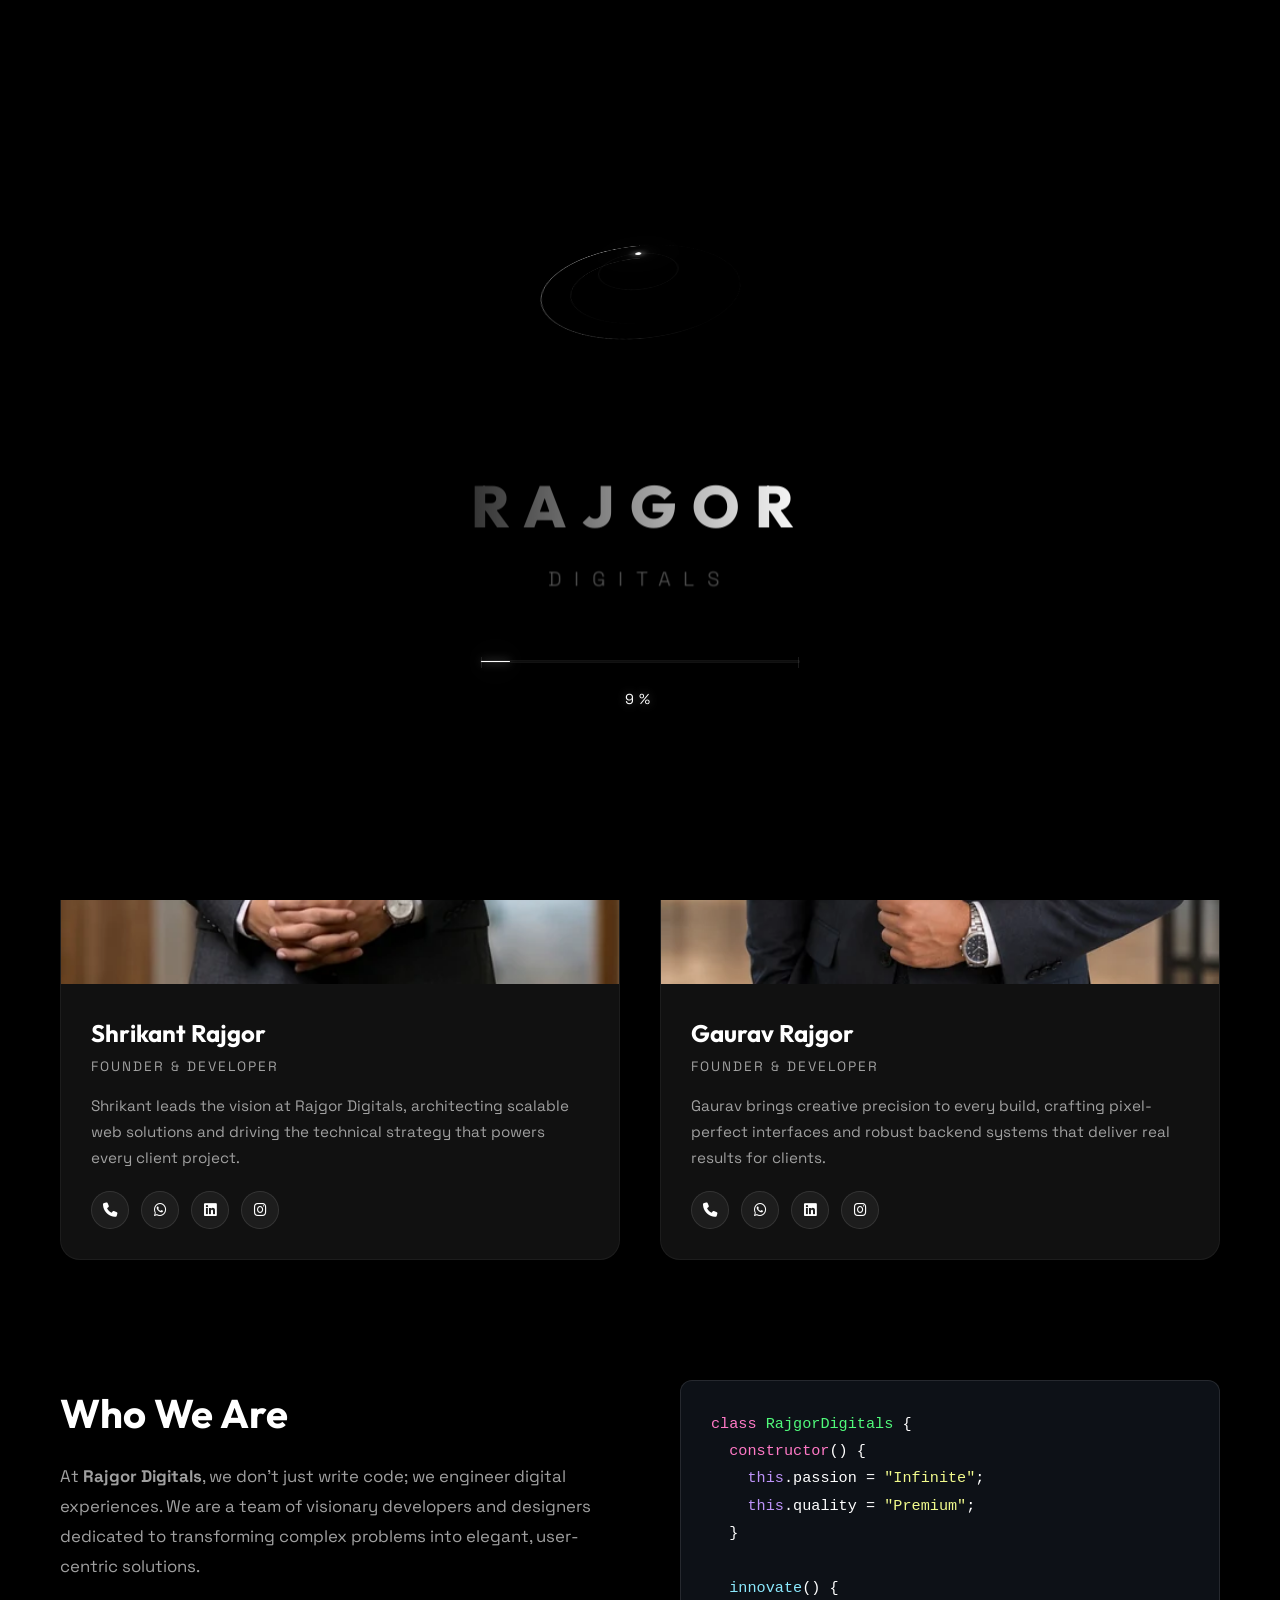
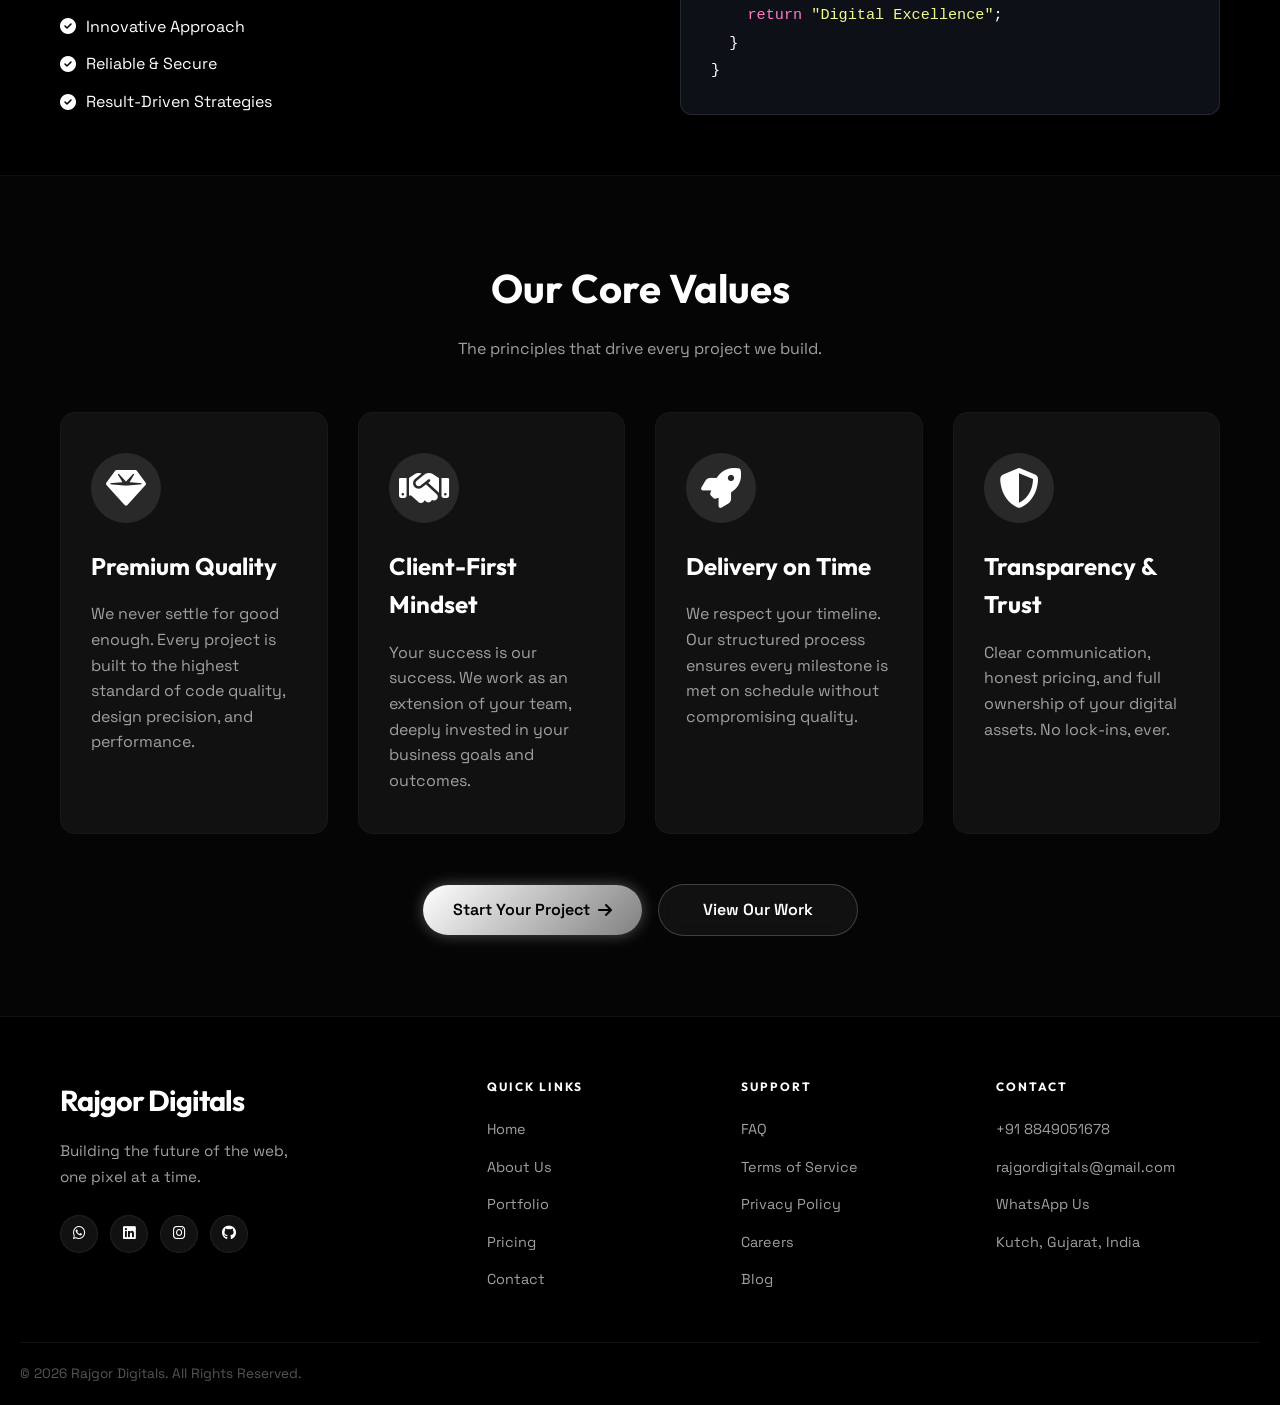
==== commit 990bce5c: "feat: local Font Awesome, portfolio reorder, contact page improvements - Downloaded Font Awesome 6.4" ====
--- a/about.html
+++ b/about.html
@@ -10,21 +10,21 @@
     <link rel="shortcut icon" href="images/logo.png">
 
     <!-- Canonical Tag -->
-    <link rel="canonical" href="https://www.rajgordigitals.in/about.html">
+    <link rel="canonical" href="https://rajgordigitals.in/about.html">
 
     <!-- Open Graph / Facebook -->
     <meta property="og:type" content="website">
-    <meta property="og:url" content="https://www.rajgordigitals.in/about.html">
+    <meta property="og:url" content="https://rajgordigitals.in/about.html">
     <meta property="og:title" content="Professional Web Developers | About Rajgor Digitals">
     <meta property="og:description" content="Meet the professional web developers at Rajgor Digitals. We specialize in custom website development services, engineering premium digital experiences for global clients.">
-    <meta property="og:image" content="https://www.rajgordigitals.in/images/logo.webp">
+    <meta property="og:image" content="https://rajgordigitals.in/images/logo.webp">
 
     <!-- Twitter -->
     <meta property="twitter:card" content="summary_large_image">
-    <meta property="twitter:url" content="https://www.rajgordigitals.in/about.html">
+    <meta property="twitter:url" content="https://rajgordigitals.in/about.html">
     <meta property="twitter:title" content="Professional Web Developers | About Rajgor Digitals">
     <meta property="twitter:description" content="Meet the professional web developers at Rajgor Digitals. We specialize in custom website development services, engineering premium digital experiences for global clients.">
-    <meta property="twitter:image" content="https://www.rajgordigitals.in/images/logo.webp">
+    <meta property="twitter:image" content="https://rajgordigitals.in/images/logo.webp">
 
     <!-- Google Fonts -->
     <link rel="preconnect" href="https://fonts.googleapis.com">
@@ -32,10 +32,12 @@
     <link href="https://fonts.googleapis.com/css2?family=Outfit:wght@300;400;500;600;700;800&family=Space+Grotesk:wght@300;400;500;600;700&display=swap" rel="stylesheet">
 
     <!-- FontAwesome -->
-    <link rel="stylesheet" href="https://cdnjs.cloudflare.com/ajax/libs/font-awesome/6.4.0/css/all.min.css">
-
-    <!-- Custom CSS -->
-    <link rel="stylesheet" href="styles.css">
+    <link rel="stylesheet" href="libs/font-awesome/css/all.min.css">
+
+    <!-- Stylesheets -->
+    <link rel="stylesheet" href="css/base.css">
+    <link rel="stylesheet" href="css/about.css">
+
 
     <script type="application/ld+json">
     {
@@ -46,13 +48,13 @@
       "@type": "ListItem",
       "position": 1,
       "name": "Home",
-      "item": "https://www.rajgordigitals.in/"
+      "item": "https://rajgordigitals.in/"
     },
     {
       "@type": "ListItem",
       "position": 2,
       "name": "About Us",
-      "item": "https://www.rajgordigitals.in/about.html"
+      "item": "https://rajgordigitals.in/about.html"
     }
   ]
 }
@@ -65,8 +67,8 @@
     "@type": "Organization",
     "name": "Rajgor Digitals",
     "description": "A team of visionary developers and designers engineering premium digital experiences.",
-    "url": "https://www.rajgordigitals.in",
-    "logo": "https://www.rajgordigitals.in/images/logo.webp"
+    "url": "https://rajgordigitals.in",
+    "logo": "https://rajgordigitals.in/images/logo.webp"
   }
 }
     </script>
@@ -156,8 +158,8 @@
     <section class="team-section" id="team">
         <div class="container">
             <div class="section-header reveal-up" style="text-align: center; margin-bottom: 50px;">
-                <h2 class="section-title">Meet the Team</h2>
-                <p class="section-subtitle">The people behind every pixel and every line of code.</p>
+                <h1 class="section-title">Professional Web Developers | About Rajgor Digitals</h1>
+                <p class="section-subtitle">The visionary founders and developers engineering premium digital experiences.</p>
             </div>
             <div class="team-grid">
                 <!-- Shrikant -->
@@ -209,6 +211,7 @@
         <div class="container about-container">
             <div class="about-content reveal-left">
                 <h2 class="section-title">Who We Are</h2>
+
                 <p class="section-desc">
                     At <strong>Rajgor Digitals</strong>, we don't just write code; we engineer digital experiences.
                     We are a team of visionary developers and designers dedicated to transforming complex problems into
@@ -233,6 +236,42 @@
   }
 }</code></pre>
                 </div>
+            </div>
+        </div>
+    </section>
+
+    <!-- Values & CTA Section -->
+    <section style="padding: 80px 0; background: #050505; border-top: 1px solid rgba(255,255,255,0.04);">
+        <div class="container">
+            <div class="section-header reveal-up" style="text-align: center; margin-bottom: 50px;">
+                <h2 class="section-title">Our Core Values</h2>
+                <p class="section-subtitle">The principles that drive every project we build.</p>
+            </div>
+            <div class="services-grid reveal-up">
+                <div class="service-card">
+                    <div class="service-icon"><i class="fas fa-gem"></i></div>
+                    <h3>Premium Quality</h3>
+                    <p>We never settle for good enough. Every project is built to the highest standard of code quality, design precision, and performance.</p>
+                </div>
+                <div class="service-card" style="animation-delay: 0.1s;">
+                    <div class="service-icon"><i class="fas fa-handshake"></i></div>
+                    <h3>Client-First Mindset</h3>
+                    <p>Your success is our success. We work as an extension of your team, deeply invested in your business goals and outcomes.</p>
+                </div>
+                <div class="service-card" style="animation-delay: 0.2s;">
+                    <div class="service-icon"><i class="fas fa-rocket"></i></div>
+                    <h3>Delivery on Time</h3>
+                    <p>We respect your timeline. Our structured process ensures every milestone is met on schedule without compromising quality.</p>
+                </div>
+                <div class="service-card" style="animation-delay: 0.3s;">
+                    <div class="service-icon"><i class="fas fa-shield-alt"></i></div>
+                    <h3>Transparency & Trust</h3>
+                    <p>Clear communication, honest pricing, and full ownership of your digital assets. No lock-ins, ever.</p>
+                </div>
+            </div>
+            <div class="about-cta-btns reveal-up">
+                <a href="contact.html" class="btn btn-primary">Start Your Project <i class="fas fa-arrow-right"></i></a>
+                <a href="portfolio.html" class="btn btn-secondary">View Our Work</a>
             </div>
         </div>
     </section>
--- a/css/base.css
+++ b/css/base.css
@@ -0,0 +1,495 @@
+/* ============================================
+   BASE.CSS — Global styles for all pages
+   Rajgor Digitals
+   ============================================ */
+
+/* ---------- CSS Variables ---------- */
+:root {
+    --bg-color: #000000;
+    --card-bg: #111111;
+    --text-color: #ffffff;
+    --text-muted: #a0a0a0;
+    --primary-color: #ffffff;
+    --secondary-color: #808080;
+    --gradient-main: linear-gradient(135deg, var(--primary-color), var(--secondary-color));
+    --font-heading: 'Outfit', sans-serif;
+    --font-body: 'Space Grotesk', sans-serif;
+    --transition-fast: 0.3s ease;
+}
+
+/* ---------- Preloader ---------- */
+#preloader {
+    position: fixed;
+    inset: 0;
+    background: #000000;
+    z-index: 99999;
+    display: flex;
+    align-items: center;
+    justify-content: center;
+    overflow: hidden;
+    perspective: 1200px;
+}
+#preloader.loaded {
+    animation: preExit 1.4s cubic-bezier(0.76, 0, 0.24, 1) forwards;
+}
+@keyframes preExit {
+    0%   { transform: scale(1); filter: blur(0); opacity: 1; }
+    100% { transform: scale(1.2); filter: blur(40px); opacity: 0; pointer-events: none; }
+}
+.preloader-content {
+    display: flex;
+    flex-direction: column;
+    align-items: center;
+    gap: 70px;
+    position: relative;
+    transform-style: preserve-3d;
+}
+.spinner-container {
+    position: relative;
+    width: 200px;
+    height: 200px;
+    display: flex;
+    align-items: center;
+    justify-content: center;
+    transform: rotateX(55deg) rotateY(-5deg);
+    transform-style: preserve-3d;
+}
+.ring {
+    position: absolute;
+    border-radius: 50%;
+    will-change: transform;
+    transform-style: preserve-3d;
+}
+.ring-outer {
+    width: 200px; height: 200px;
+    background: conic-gradient(from 0deg, transparent 40%, #ffffff);
+    -webkit-mask: radial-gradient(farthest-side, transparent calc(100% - 1.5px), #000 100%);
+    mask: radial-gradient(farthest-side, transparent calc(100% - 1.5px), #000 100%);
+    animation: spin3D 3s cubic-bezier(0.68, -0.6, 0.32, 1.6) infinite;
+    box-shadow: 0 0 20px rgba(255,255,255,0.2);
+}
+.ring-middle {
+    width: 140px; height: 140px;
+    background: conic-gradient(from 0deg, transparent 50%, rgba(255,255,255,0.4));
+    -webkit-mask: radial-gradient(farthest-side, transparent calc(100% - 1px), #000 100%);
+    mask: radial-gradient(farthest-side, transparent calc(100% - 1px), #000 100%);
+    animation: spin3D 2.2s cubic-bezier(0.5, 0, 0.5, 1) infinite reverse;
+    opacity: 0.7;
+}
+.ring-inner {
+    width: 80px; height: 80px;
+    border: 1px solid rgba(255,255,255,0.05);
+    transform: translateZ(20px);
+}
+.ring-inner::after {
+    content: '';
+    width: 6px; height: 6px;
+    background: #fff;
+    border-radius: 50%;
+    box-shadow: 0 0 10px #fff, 0 0 25px #fff, 0 0 50px rgba(255,255,255,0.5);
+    position: absolute;
+    top: -3px;
+    left: calc(50% - 3px);
+    animation: spin3D 1.2s cubic-bezier(0.4, 0, 0.2, 1) infinite;
+    transform-origin: center 43px;
+}
+@keyframes spin3D {
+    from { transform: rotateZ(0deg); }
+    to   { transform: rotateZ(360deg); }
+}
+.pre-brand { text-align: center; transform: translateZ(50px); }
+.pre-name {
+    font-family: 'Outfit', sans-serif;
+    font-size: 3.5rem; font-weight: 800;
+    letter-spacing: 15px; color: #fff;
+    text-transform: uppercase; display: block;
+    margin-bottom: 10px;
+    background: linear-gradient(90deg, #333, #fff, #333);
+    background-size: 200% auto;
+    -webkit-background-clip: text;
+    -webkit-text-fill-color: transparent;
+    animation: textShimmer 4s linear infinite, fadeInUp 1.2s cubic-bezier(0.16, 1, 0.3, 1) forwards 0.4s;
+    opacity: 0;
+}
+.pre-surname {
+    font-family: 'Space Grotesk', sans-serif;
+    font-size: 1.2rem; font-weight: 300;
+    color: rgba(255,255,255,0.35);
+    letter-spacing: 12px; text-transform: uppercase;
+    opacity: 0;
+    animation: fadeIn 1.5s ease forwards 1s;
+}
+@keyframes textShimmer {
+    0%   { background-position: -200% center; }
+    100% { background-position:  200% center; }
+}
+.pre-progress-wrap {
+    width: 320px; display: flex; flex-direction: column;
+    align-items: center; gap: 25px;
+    opacity: 0; animation: fadeIn 1.2s ease forwards 1.4s;
+}
+.pre-bar-bg {
+    width: 100%; height: 3px;
+    background: rgba(255,255,255,0.05);
+    position: relative; border-radius: 4px;
+    border: 1px solid rgba(255,255,255,0.02);
+}
+.pre-bar-bg::before, .pre-bar-bg::after {
+    content: ''; position: absolute;
+    top: -4px; width: 1px; height: 11px;
+    background: rgba(255,255,255,0.1);
+}
+.pre-bar-bg::before { left: 0; }
+.pre-bar-bg::after  { right: 0; }
+.pre-bar-fill {
+    position: absolute; top: 0; left: 0;
+    height: 100%; width: 0%;
+    background: #fff;
+    box-shadow: 0 0 10px rgba(255,255,255,0.8), 0 0 30px rgba(255,255,255,0.4);
+    transition: width 0.8s cubic-bezier(0.25, 1, 0.5, 1);
+    border-radius: 4px; overflow: hidden;
+}
+.pre-bar-fill::after {
+    content: ''; position: absolute; inset: 0;
+    background: linear-gradient(90deg, transparent 0%, rgba(255,255,255,0.4) 50%, transparent 100%);
+    width: 40px; animation: barShimmer 1.5s infinite;
+}
+@keyframes barShimmer {
+    0%   { transform: translateX(-100%); }
+    100% { transform: translateX(400%); }
+}
+.pre-percent {
+    font-family: 'Space Grotesk', sans-serif;
+    font-size: 0.9rem; font-weight: 400; color: #fff;
+    letter-spacing: 5px;
+    text-shadow: 0 0 10px rgba(255,255,255,0.3);
+    font-variant-numeric: tabular-nums;
+}
+@media (max-width: 768px) {
+    .spinner-container { width: 140px; height: 140px; }
+    .ring-outer  { width: 140px; height: 140px; }
+    .ring-middle { width: 100px; height: 100px; }
+    .ring-inner  { width: 60px;  height: 60px;  }
+    .ring-inner::after { transform-origin: center 33px; }
+    .pre-name    { font-size: 2.4rem; letter-spacing: 10px; }
+    .pre-surname { font-size: 0.9rem; letter-spacing: 8px; }
+    .pre-progress-wrap { width: 220px; }
+}
+
+/* ---------- Global Reset ---------- */
+* { margin: 0; padding: 0; box-sizing: border-box; }
+html { overflow-x: hidden; scroll-behavior: smooth; }
+body {
+    background-color: var(--bg-color);
+    color: var(--text-color);
+    font-family: var(--font-body);
+    font-size: 16px; line-height: 1.6;
+    overflow-x: hidden; width: 100%; margin: 0; padding: 0;
+}
+h1,h2,h3,h4,h5,h6 { font-family: var(--font-heading); color: #fff; font-weight: 700; }
+a { text-decoration: none; color: inherit; transition: var(--transition-fast); }
+ul { list-style: none; }
+.container { max-width: 1200px; margin: 0 auto; padding: 0 20px; }
+
+/* ---------- Custom Cursor ---------- */
+.cursor-dot, .cursor-outline {
+    position: fixed; top: 0; left: 0;
+    transform: translate(-50%,-50%);
+    border-radius: 50%; z-index: 9999; pointer-events: none;
+}
+.cursor-dot    { width: 5px; height: 5px; background-color: var(--primary-color); }
+.cursor-outline {
+    width: 30px; height: 30px;
+    border: 1px solid var(--primary-color);
+    transition: width 0.2s, height 0.2s, background-color 0.2s;
+}
+
+/* ---------- Utility Classes ---------- */
+.accent { color: var(--primary-color); }
+.gradient-text {
+    background: var(--gradient-main);
+    -webkit-background-clip: text;
+    background-clip: text;
+    -webkit-text-fill-color: transparent;
+    display: inline-block;
+}
+.section-title {
+    font-size: 2.5rem; margin-bottom: 1rem;
+    text-align: center; word-wrap: break-word; overflow-wrap: break-word;
+}
+.section-subtitle { text-align: center; color: var(--text-muted); margin-bottom: 2rem; }
+
+/* ---------- Buttons ---------- */
+.btn {
+    display: inline-flex; align-items: center; gap: 0.5rem;
+    padding: 12px 30px; border-radius: 50px;
+    font-weight: 600; font-size: 1rem; cursor: pointer;
+    border: none; transition: transform 0.3s ease, box-shadow 0.3s ease;
+}
+.btn-primary {
+    background: var(--gradient-main); color: #000;
+    box-shadow: 0 0 15px rgba(255,255,255,0.3);
+}
+.btn-primary:hover { transform: translateY(-2px); box-shadow: 0 0 25px rgba(255,255,255,0.5); color: #000; }
+.btn-secondary {
+    background: rgba(255,255,255,0.05); color: #fff;
+    backdrop-filter: blur(10px);
+    border: 1px solid rgba(255,255,255,0.2);
+}
+.btn-secondary:hover { background: rgba(255,255,255,0.15); border-color: rgba(255,255,255,0.4); transform: translateY(-2px); }
+.btn-block { width: 100%; justify-content: center; }
+
+/* ---------- Navbar ---------- */
+.navbar {
+    position: fixed; top: 0; width: 100%;
+    padding: 20px 0; z-index: 1000;
+    transition: background 0.3s ease, padding 0.3s ease;
+    backdrop-filter: blur(10px);
+    background: rgba(5,5,5,0.7);
+}
+.navbar.scrolled { padding: 15px 0; background: rgba(5,5,5,0.9); border-bottom: 1px solid rgba(255,255,255,0.05); }
+.nav-container { display: flex; justify-content: space-between; align-items: center; }
+.logo { font-size: 1.8rem; font-weight: 700; font-family: var(--font-heading); letter-spacing: -1px; }
+.nav-links { display: flex; gap: 30px; align-items: center; }
+.nav-link { font-size: 0.95rem; font-weight: 500; position: relative; }
+.nav-link::after {
+    content: ''; position: absolute; width: 0; height: 2px;
+    bottom: -5px; left: 0; background: var(--primary-color);
+    transition: width 0.3s ease;
+}
+.nav-link:hover::after { width: 100%; }
+.nav-link.contact-btn {
+    padding: 8px 20px; border: 1px solid var(--primary-color);
+    border-radius: 20px; color: var(--primary-color);
+}
+.nav-link.contact-btn:hover { background: var(--primary-color); color: #000; }
+.nav-link.contact-btn::after { display: none; }
+
+/* ---------- Hamburger ---------- */
+.hamburger { display: none; cursor: pointer; flex-direction: column; gap: 5px; z-index: 1001; }
+.line { width: 25px; height: 2px; background-color: #fff; transition: 0.3s; }
+.hamburger.active .line:nth-child(1) { transform: translateY(7px) rotate(45deg); }
+.hamburger.active .line:nth-child(2) { opacity: 0; }
+.hamburger.active .line:nth-child(3) { transform: translateY(-7px) rotate(-45deg); }
+
+/* ---------- Mobile Menu ---------- */
+.mobile-menu {
+    position: fixed; top: 0; left: 0;
+    width: 100%; height: 100vh; max-height: 0;
+    overflow: hidden;
+    background: rgba(5,5,5,0.98);
+    backdrop-filter: blur(20px);
+    -webkit-backdrop-filter: blur(20px);
+    z-index: 999;
+    display: flex; flex-direction: column;
+    align-items: center; justify-content: center;
+    gap: 10px;
+    transition: all 0.5s cubic-bezier(0.4,0,0.2,1);
+    padding: 0 20px; opacity: 0;
+}
+.mobile-menu.active { max-height: 100vh; padding: 40px 20px; opacity: 1; }
+.mobile-link {
+    font-size: 1.5rem; font-weight: 600;
+    padding: 15px 0; width: 100%; text-align: center;
+    transition: color 0.3s ease, transform 0.3s ease;
+}
+.mobile-link:hover { color: var(--primary-color); transform: scale(1.1); background: rgba(255,255,255,0.03); }
+.mobile-link.accent-color { color: var(--primary-color); font-weight: 600; margin-top: 5px; }
+
+/* ---------- Shared: Service Cards (index + services) ---------- */
+.services-grid {
+    display: grid;
+    grid-template-columns: repeat(auto-fit, minmax(280px, 1fr));
+    gap: 30px;
+}
+@media (min-width: 992px) {
+    .services-grid { grid-template-columns: repeat(4, 1fr); }
+}
+.service-card {
+    background: var(--card-bg); padding: 40px 30px;
+    border-radius: 15px; border: 1px solid rgba(255,255,255,0.03);
+    transition: 0.3s; position: relative; overflow: hidden; z-index: 1;
+}
+.service-card::before {
+    content: ''; position: absolute; top: 0; left: 0;
+    width: 100%; height: 100%;
+    background: linear-gradient(135deg, rgba(255,255,255,0.03), transparent);
+    z-index: -1; opacity: 0; transition: 0.3s;
+}
+.service-card:hover { transform: translateY(-10px); border-color: rgba(255,255,255,0.3); }
+.service-card:hover::before { opacity: 1; }
+.service-icon {
+    font-size: 2.5rem; color: var(--primary-color); margin-bottom: 1.5rem;
+    background: rgba(255,255,255,0.1); width: 70px; height: 70px;
+    border-radius: 50%; display: flex; align-items: center; justify-content: center; transition: 0.3s;
+}
+.service-card:hover .service-icon { background: var(--primary-color); color: #000; }
+.service-card h3 { font-size: 1.5rem; margin-bottom: 1rem; }
+.service-card p  { color: var(--text-muted); }
+
+/* ---------- Shared: Feature Tags (index + services) ---------- */
+.why-features { display: flex; justify-content: center; gap: 20px; flex-wrap: wrap; }
+.feature-tag {
+    padding: 10px 25px; border: 1px solid rgba(255,255,255,0.1);
+    border-radius: 50px; font-size: 0.9rem; transition: 0.3s;
+}
+.feature-tag:hover { border-color: var(--primary-color); background: rgba(255,255,255,0.05); }
+
+/* ---------- Shared: FAQ (index + services + faq.html) ---------- */
+.faq-grid {
+    max-width: 800px; margin: 40px auto 0;
+    display: flex; flex-direction: column; gap: 20px;
+}
+.faq-item {
+    background: #111; border-radius: 10px;
+    border: 1px solid rgba(255,255,255,0.05);
+    overflow: hidden; transition: 0.3s;
+}
+.faq-item:hover { border-color: rgba(255,255,255,0.2); }
+.faq-question {
+    padding: 20px; cursor: pointer;
+    background: rgba(255,255,255,0.02);
+    display: flex; justify-content: space-between; align-items: center;
+}
+.faq-question h3 { font-size: 1.1rem; margin: 0; color: #fff; }
+.faq-question::after { content: '+'; font-size: 1.5rem; color: var(--primary-color); transition: transform 0.3s ease; }
+.faq-item.active .faq-question::after { transform: rotate(45deg); }
+.faq-answer {
+    max-height: 0; overflow: hidden;
+    padding: 0 20px; transition: all 0.3s ease;
+    border-top: 1px solid transparent;
+}
+.faq-item.active .faq-answer { max-height: 200px; padding: 20px; border-top: 1px solid rgba(255,255,255,0.05); }
+.faq-answer p { color: var(--text-muted); margin: 0; }
+
+/* ---------- Shared: Process Steps (index + services) ---------- */
+.process-grid {
+    display: grid;
+    grid-template-columns: repeat(auto-fit, minmax(250px, 1fr));
+    gap: 30px; margin-top: 40px;
+}
+.process-step {
+    background: #111; padding: 25px; border-radius: 15px;
+    border: 1px solid rgba(255,255,255,0.05);
+    text-align: center; position: relative; transition: transform 0.3s ease;
+}
+.process-step:hover { transform: translateY(-10px); border-color: rgba(255,255,255,0.2); }
+.process-step .number {
+    font-size: 4rem; font-weight: 800;
+    color: rgba(255,255,255,0.03);
+    position: absolute; top: 10px; right: 20px; line-height: 1; z-index: 0;
+}
+.process-step h3 { margin-bottom: 15px; color: var(--primary-color); position: relative; z-index: 1; }
+.process-step p  { color: var(--text-muted); position: relative; z-index: 1; }
+
+/* ---------- Shared: Final CTA (services + portfolio + faq) ---------- */
+.final-cta {
+    text-align: center; padding: 80px 40px;
+    background: linear-gradient(135deg, rgba(255,255,255,0.05), transparent);
+    border: 1px solid rgba(255,255,255,0.03);
+    border-radius: 40px; margin: 60px 0 0;
+}
+.final-cta h2 { font-size: 4rem; margin-bottom: 25px; letter-spacing: -2px; }
+.final-cta p  { font-size: 1.4rem; color: var(--text-muted); margin-bottom: 45px; max-width: 600px; margin-left: auto; margin-right: auto; }
+
+/* ---------- Footer ---------- */
+footer { padding: 60px 0 0; background: #000; border-top: 1px solid #111; }
+.footer-top {
+    display: grid; grid-template-columns: 1fr 2fr;
+    gap: 60px; padding-bottom: 50px;
+}
+.footer-brand .logo { display: inline-block; margin-bottom: 15px; }
+.footer-brand p { color: var(--text-muted); font-size: 0.95rem; line-height: 1.7; margin-bottom: 25px; }
+.footer-social { display: flex; gap: 12px; }
+.footer-social a {
+    width: 38px; height: 38px; background: #111;
+    border: 1px solid rgba(255,255,255,0.07);
+    border-radius: 50%; display: flex; align-items: center; justify-content: center;
+    transition: 0.3s; font-size: 0.9rem;
+}
+.footer-social a:hover { background: var(--primary-color); color: #000; border-color: var(--primary-color); }
+.footer-links { display: grid; grid-template-columns: repeat(3,1fr); gap: 30px; }
+.footer-col h4 { font-size: 0.75rem; font-weight: 700; text-transform: uppercase; letter-spacing: 2px; color: #fff; margin-bottom: 20px; }
+.footer-col ul { display: flex; flex-direction: column; gap: 12px; }
+.footer-col ul li a, .footer-col ul li span { color: var(--text-muted); font-size: 0.9rem; transition: color 0.3s ease; }
+.footer-col ul li a:hover { color: #fff; }
+.footer-bottom {
+    display: flex; justify-content: space-between; align-items: center;
+    border-top: 1px solid #111; padding: 20px 0;
+    color: #555; font-size: 0.85rem; margin: 0 20px;
+}
+
+/* ---------- Animations ---------- */
+@keyframes fadeUp {
+    from { opacity: 0; transform: translateY(30px); }
+    to   { opacity: 1; transform: translateY(0); }
+}
+@keyframes fadeInUp {
+    to { opacity: 1; transform: translateY(0); }
+}
+@keyframes fadeIn {
+    to { opacity: 1; }
+}
+
+/* ---------- Scroll Reveal ---------- */
+.reveal-up, .reveal-left, .reveal-right { opacity: 0; transition: 1s all ease; }
+.reveal-up    { transform: translateY(50px); }
+.reveal-left  { transform: translateX(-50px); }
+.reveal-right { transform: translateX(50px); }
+.reveal-active { opacity: 1; transform: translate(0,0); }
+
+/* ---------- Global Responsive ---------- */
+@media (max-width: 992px) {
+    .nav-links  { display: none; }
+    .hamburger  { display: flex; }
+    .footer-top { grid-template-columns: 1fr; gap: 40px; }
+}
+
+@media (max-width: 768px) {
+    .section-title { font-size: 2.2rem; }
+    .btn { width: 100%; max-width: 300px; justify-content: center; }
+
+    /* Shared grids → 2-col on mobile */
+    .services-grid, .process-grid {
+        grid-template-columns: repeat(2, 1fr) !important;
+        gap: 12px;
+    }
+
+    .service-card { padding: 20px 15px; }
+    .service-card h3 { font-size: 1.1rem; }
+    .service-card p  { font-size: 0.85rem; line-height: 1.5; }
+    .service-icon { font-size: 1.8rem; width: 50px; height: 50px; margin-bottom: 1rem; }
+
+    .process-step { padding: 20px 15px; }
+    .process-step h3 { font-size: 1.1rem; }
+    .process-step p  { font-size: 0.85rem; }
+    .process-step .number { font-size: 2.5rem; }
+
+    .final-cta h2 { font-size: 2.5rem; }
+
+    footer { padding: 40px 0 0; border-top: 1px solid #111; }
+    .footer-top { grid-template-columns: 1fr !important; gap: 30px; padding-bottom: 30px; }
+    .footer-brand { text-align: center; }
+    .footer-brand .logo { font-size: 1.5rem; display: block; margin-bottom: 10px; }
+    .footer-brand p { font-size: 0.85rem; max-width: 220px; margin: 0 auto 18px; line-height: 1.65; }
+    .footer-social { justify-content: center; gap: 10px; }
+    .footer-links { display: grid !important; grid-template-columns: repeat(3,1fr) !important; gap: 20px 10px; }
+    .footer-col { padding: 0; border-bottom: none; }
+    .footer-col h4 { font-size: 0.6rem; letter-spacing: 1.5px; color: rgba(255,255,255,0.35); margin-bottom: 12px; }
+    .footer-col ul { gap: 9px; }
+    .footer-col ul li a, .footer-col ul li span { font-size: 0.8rem; line-height: 1.4; }
+    .footer-bottom { flex-direction: column; gap: 4px; text-align: center; padding: 16px 20px; margin: 0; font-size: 0.75rem; color: #444; }
+}
+
+@media (max-width: 576px) {
+    .container { padding: 0 15px; }
+    .section-title { font-size: 1.8rem; }
+    .logo { font-size: 1.4rem; }
+}
+
+@media (max-width: 400px) {
+    .container { padding: 0 10px; }
+    .section-title { font-size: 1.6rem; }
+    .btn { padding: 10px 15px; font-size: 0.85rem; }
+    .logo { font-size: 1.2rem; }
+}
--- a/css/about.css
+++ b/css/about.css
@@ -0,0 +1,101 @@
+/* ============================================
+   ABOUT.CSS — About page specific styles
+   Rajgor Digitals
+   ============================================ */
+
+/* ---------- Team Section ---------- */
+.team-section {
+    padding: 130px 0 60px;
+    background: #000;
+}
+.team-grid {
+    display: grid;
+    grid-template-columns: repeat(auto-fit, minmax(300px, 1fr));
+    gap: 40px;
+}
+.team-card {
+    background: var(--card-bg);
+    border-radius: 20px;
+    overflow: hidden;
+    border: 1px solid rgba(255,255,255,0.05);
+    transition: transform 0.3s ease, border-color 0.3s ease;
+    display: flex;
+    flex-direction: column;
+}
+.team-card:hover { transform: translateY(-8px); border-color: rgba(255,255,255,0.25); }
+.team-img-wrap { width: 100%; aspect-ratio: 4/5; overflow: hidden; }
+.team-img { width: 100%; height: 100%; object-fit: cover; transition: transform 0.4s ease; display: block; }
+.team-card:hover .team-img { transform: scale(1.05); }
+.team-info { padding: 30px; }
+.team-name { font-size: 1.5rem; margin-bottom: 4px; }
+.team-role { font-size: 0.85rem; text-transform: uppercase; letter-spacing: 2px; color: var(--text-muted); margin-bottom: 15px; }
+.team-bio  { color: var(--text-muted); font-size: 0.95rem; line-height: 1.7; margin-bottom: 20px; }
+.team-socials { display: flex; gap: 12px; }
+.team-socials a {
+    width: 38px; height: 38px; background: rgba(255,255,255,0.05);
+    border: 1px solid rgba(255,255,255,0.1);
+    border-radius: 50%; display: flex; align-items: center; justify-content: center;
+    font-size: 0.9rem; transition: 0.3s;
+}
+.team-socials a:hover { background: var(--primary-color); color: #000; border-color: var(--primary-color); }
+
+/* ---------- About / Who We Are ---------- */
+.about { padding: 60px 0; }
+.about-container { display: flex; gap: 80px; align-items: center; }
+.about-content { flex: 1; }
+.about-content .section-title { text-align: left; }
+.about-content .section-desc { color: var(--text-muted); margin-bottom: 2rem; font-size: 1.05rem; line-height: 1.8; }
+.about-features { display: flex; flex-direction: column; gap: 12px; }
+.about-features li { display: flex; align-items: center; gap: 10px; }
+.about-features i  { color: var(--primary-color); }
+.about-image { flex: 1; }
+.code-block {
+    background: #0d1117; border-radius: 12px; padding: 30px;
+    border: 1px solid rgba(255,255,255,0.1); font-family: 'Courier New', monospace;
+    font-size: 0.95rem; line-height: 1.8; overflow: hidden;
+}
+.code-block pre { margin: 0; white-space: pre-wrap; }
+.keyword    { color: #ff79c6; }
+.class-name { color: #50fa7b; }
+.this       { color: #bd93f9; }
+.string     { color: #f1fa8c; }
+.function   { color: #8be9fd; }
+.return     { color: #ff79c6; }
+
+/* ---------- CTA Buttons ---------- */
+.about-cta-btns {
+    display: flex;
+    flex-direction: row;
+    justify-content: center;
+    align-items: center;
+    gap: 16px;
+    margin-top: 50px;
+    flex-wrap: wrap;
+}
+.about-cta-btns .btn {
+    width: auto;
+    min-width: 200px;
+    justify-content: center;
+}
+
+/* ---------- Responsive ---------- */
+@media (max-width: 992px) {
+    .team-section { padding: 130px 0 40px; }
+    .about-container { flex-direction: column; gap: 40px; }
+    .about-content .section-title { text-align: center; }
+    .about-image { width: 100%; }
+    .code-block { font-size: 0.85rem; }
+}
+@media (max-width: 768px) {
+    .team-grid { grid-template-columns: 1fr; max-width: 400px; margin: 0 auto; }
+    .about-features li { font-size: 0.95rem; }
+    .about-cta-btns {
+        flex-direction: column;
+        align-items: center;
+        gap: 12px;
+    }
+    .about-cta-btns .btn {
+        width: 100%;
+        max-width: 280px;
+    }
+}
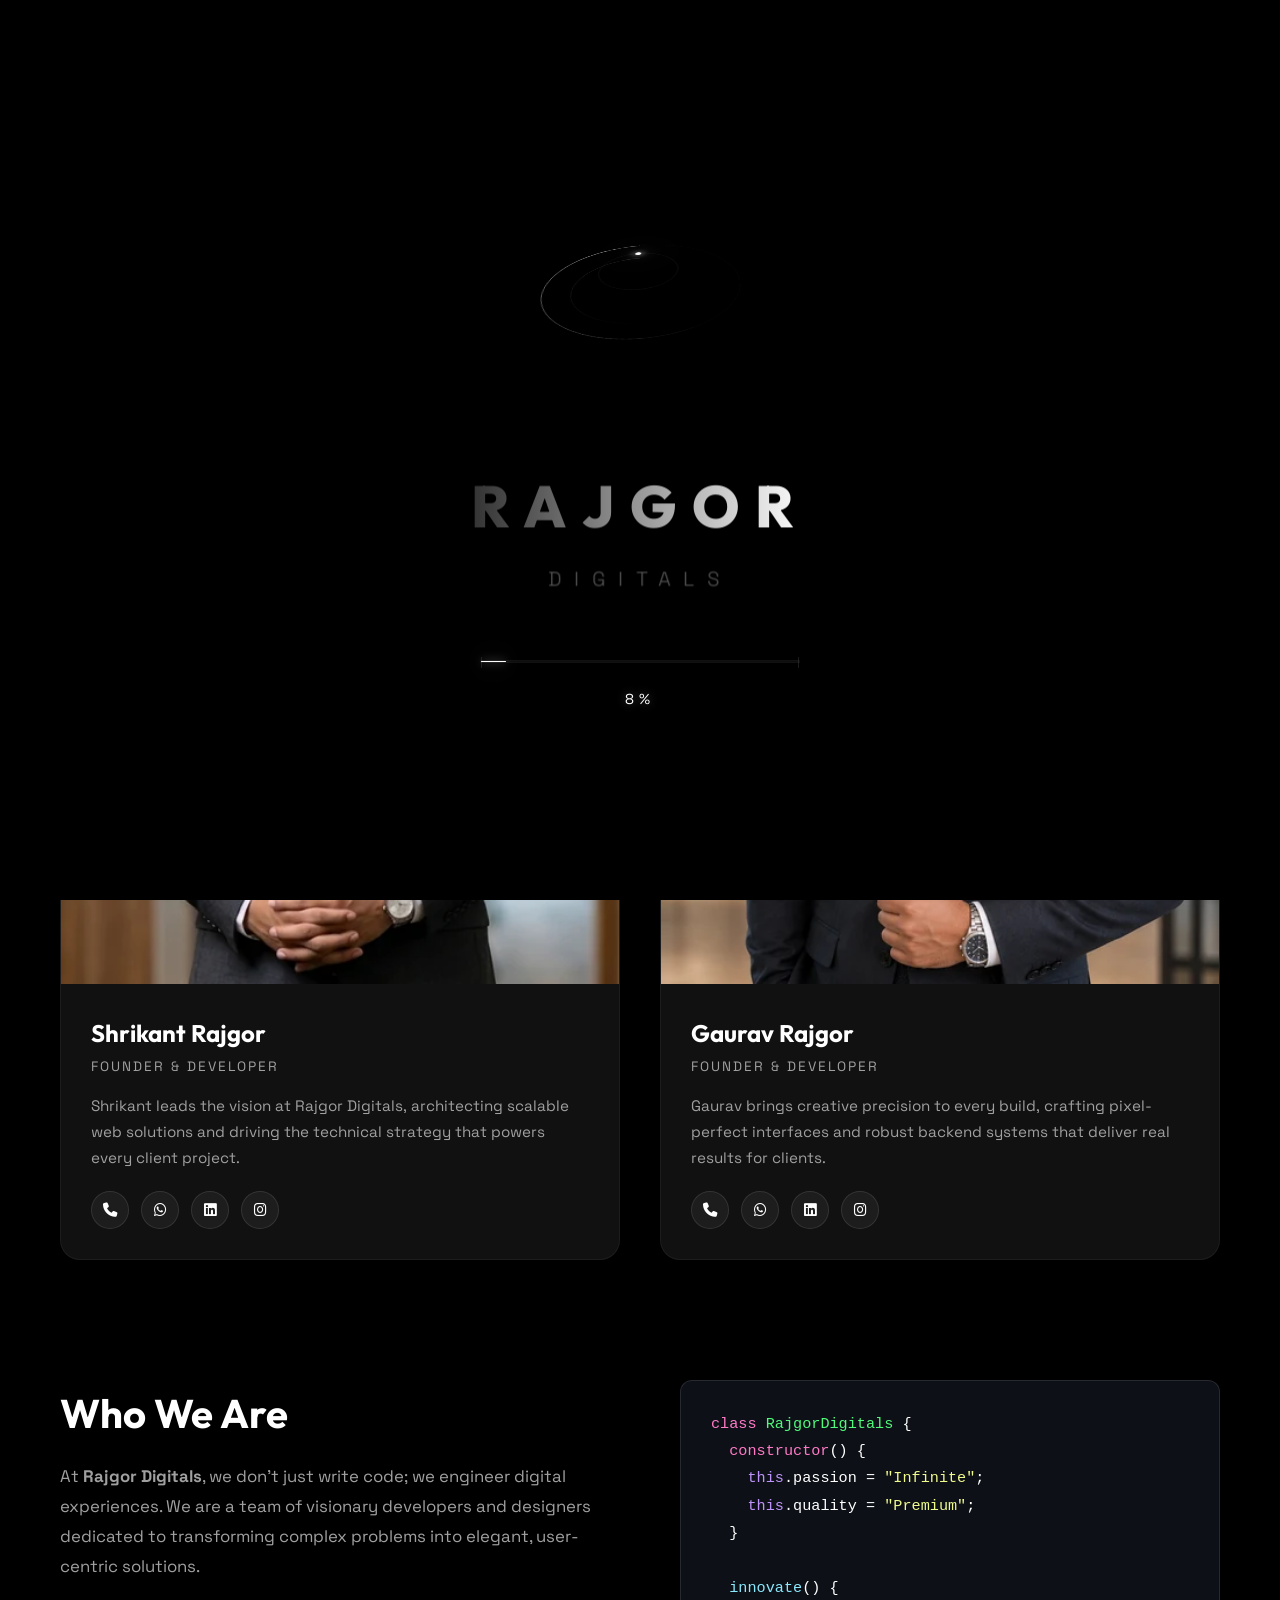
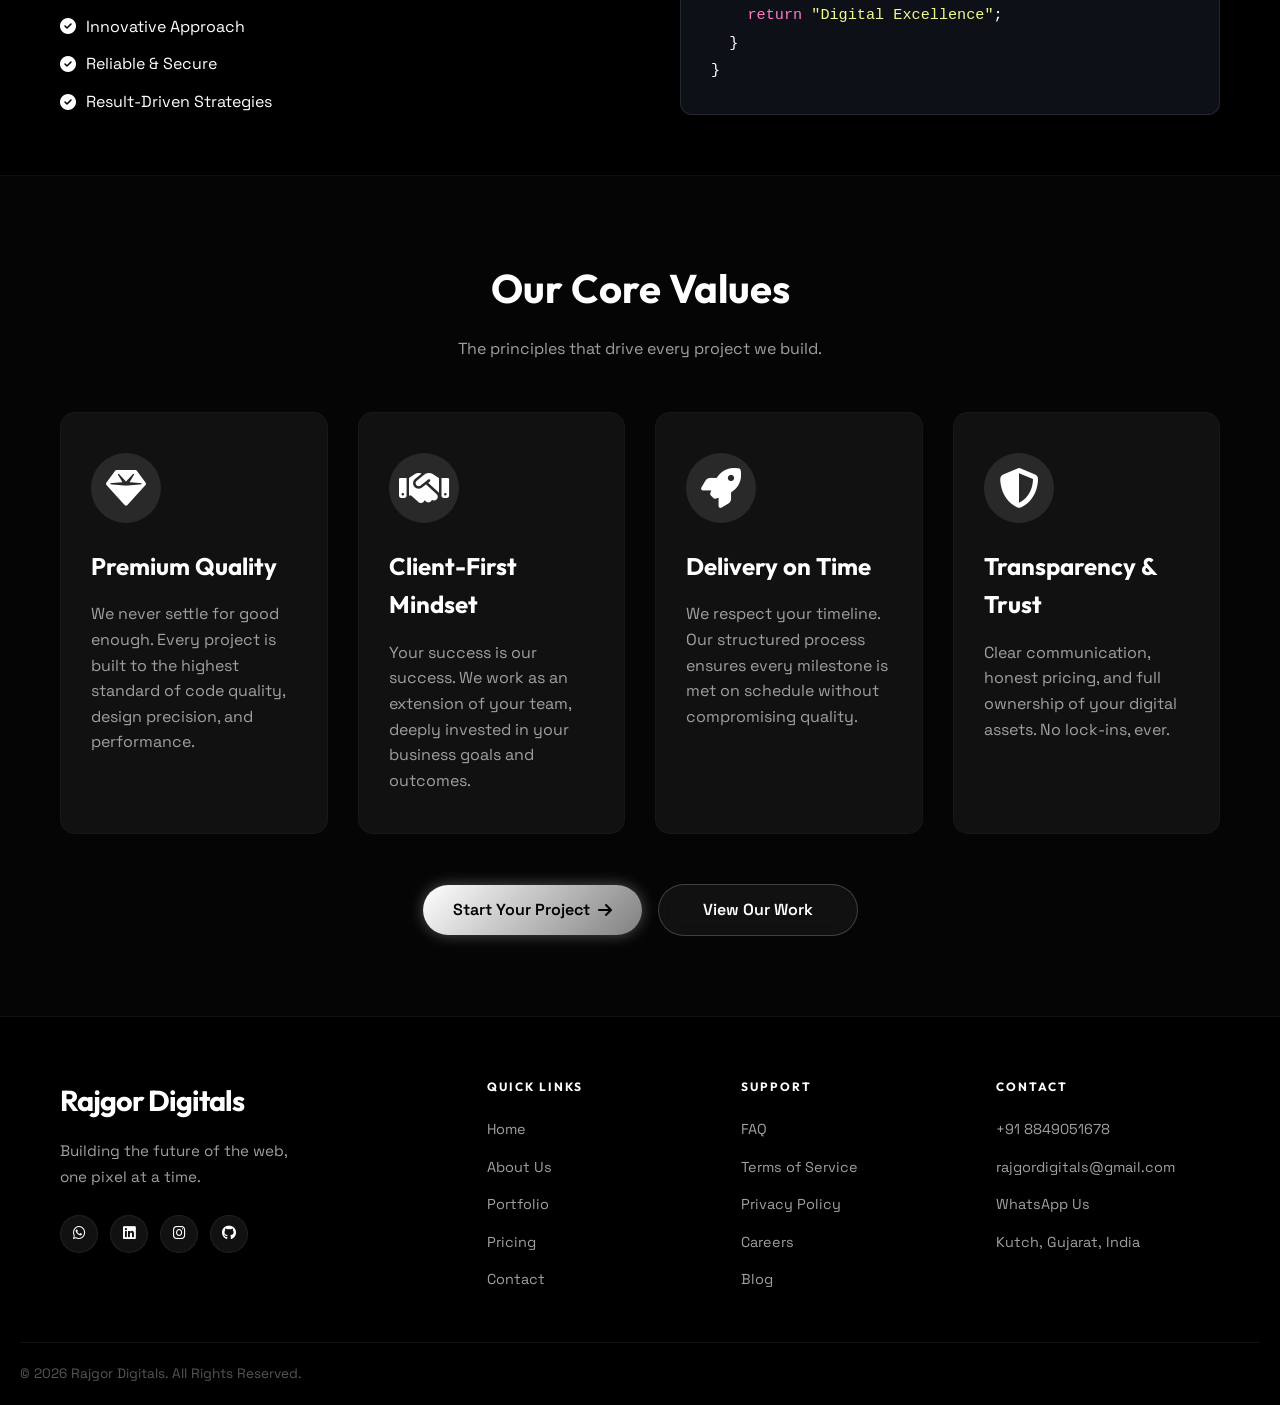
==== commit 462e7a95: "improve: testimonials, counters, pricing, services, careers, SEO - #2: Added 2 more testimonials (Ir" ====
--- a/about.html
+++ b/about.html
@@ -4,6 +4,8 @@
 <head>
     <meta charset="UTF-8">
     <meta name="viewport" content="width=device-width, initial-scale=1.0">
+    <link rel="alternate" hreflang="en-IN" href="https://rajgordigitals.in/about.html">
+    <link rel="alternate" hreflang="en" href="https://rajgordigitals.in/about.html">
     <meta name="description" content="Meet the professional web developers at Rajgor Digitals. We specialize in custom website development services, engineering premium digital experiences for global clients.">
     <title>Professional Web Developers | About Rajgor Digitals</title>
     <link rel="icon" type="image/png" sizes="32x32" href="images/logo.png">
--- a/css/base.css
+++ b/css/base.css
@@ -438,6 +438,22 @@
 .reveal-right { transform: translateX(50px); }
 .reveal-active { opacity: 1; transform: translate(0,0); }
 
+/* ---------- Testimonial Avatar Initials ---------- */
+.client-avatar-initials {
+    width: 48px; height: 48px; border-radius: 50%;
+    background: linear-gradient(135deg, #333, #555);
+    border: 1px solid rgba(255,255,255,0.15);
+    display: flex; align-items: center; justify-content: center;
+    font-family: var(--font-heading); font-size: 0.85rem;
+    font-weight: 700; color: #fff; letter-spacing: 0.5px;
+    flex-shrink: 0;
+}
+
+/* ---------- Active Nav Link ---------- */
+.nav-link.active::after { width: 100%; }
+.nav-link.active { color: #fff; }
+
+
 /* ---------- Global Responsive ---------- */
 @media (max-width: 992px) {
     .nav-links  { display: none; }
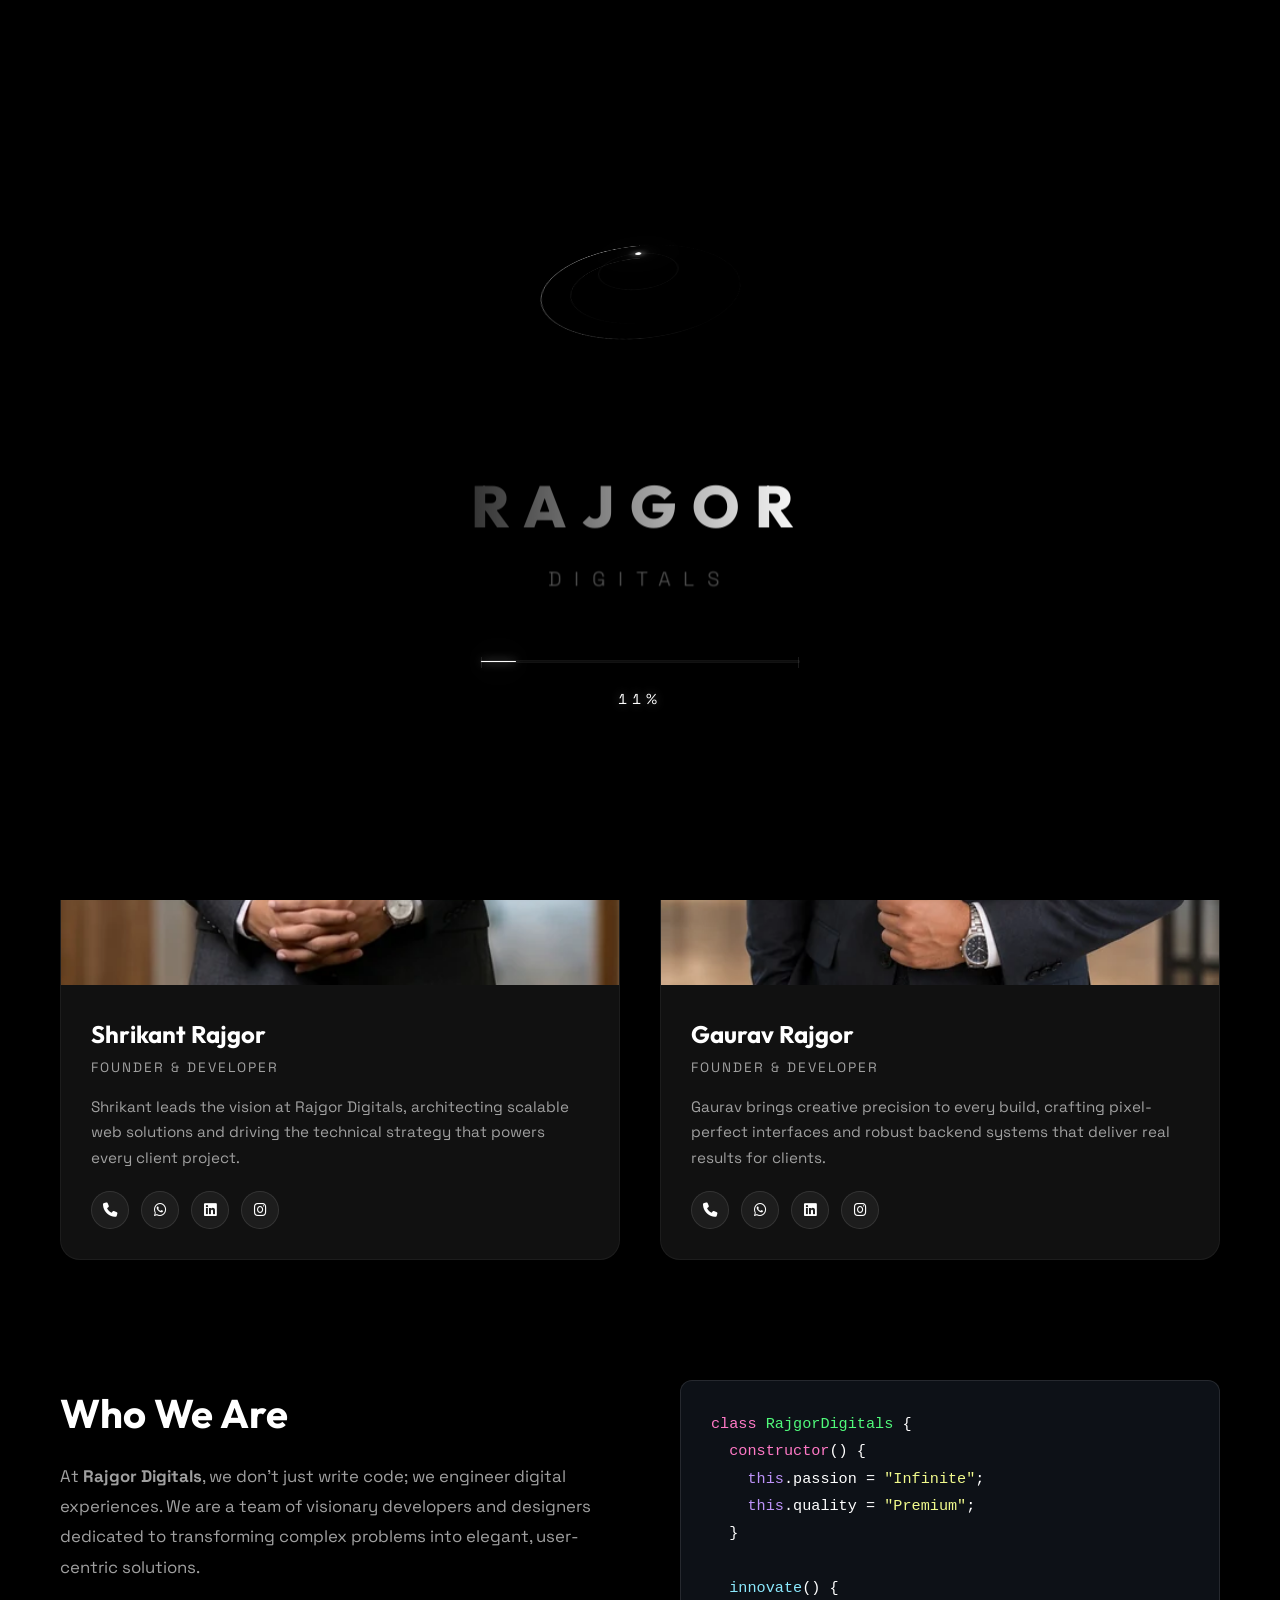
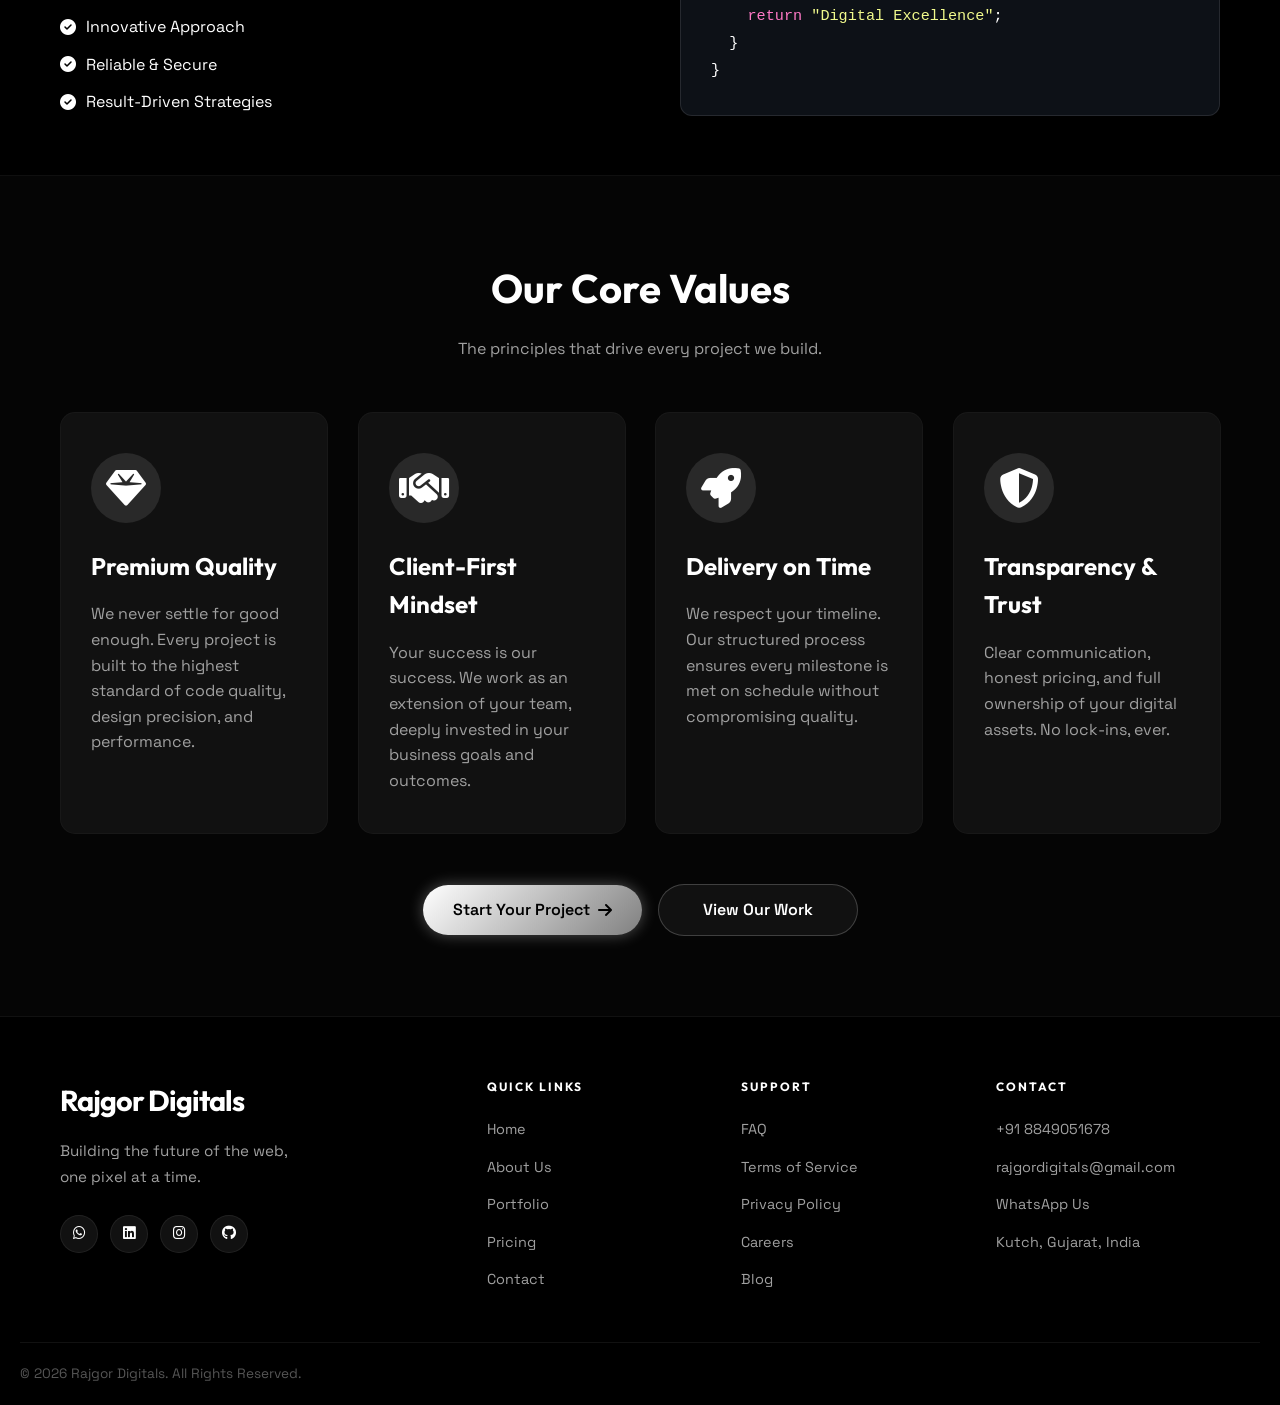
==== commit 389b2d5d: "feat: implement premium animations, scroll progress, spotlights, 3D tilts, and aurora blobs" ====
--- a/about.html
+++ b/about.html
@@ -101,6 +101,16 @@
 </head>
 
 <body>
+    <!-- Scroll Progress Bar -->
+    <div class="scroll-progress-bar"></div>
+
+    <!-- Ambient Background Blobs -->
+    <div class="ambient-blobs">
+        <div class="blob blob-1"></div>
+        <div class="blob blob-2"></div>
+        <div class="blob blob-3"></div>
+    </div>
+
     <!-- Preloader -->
     <div id="preloader">
         <div class="preloader-content">
@@ -160,7 +170,15 @@
     <section class="team-section" id="team">
         <div class="container">
             <div class="section-header reveal-up" style="text-align: center; margin-bottom: 50px;">
-                <h1 class="section-title">Professional Web Developers | About Rajgor Digitals</h1>
+                <h1 class="section-title word-reveal-container">
+                    <span class="word-mask"><span class="word-reveal">Professional</span></span>
+                    <span class="word-mask"><span class="word-reveal">Web</span></span>
+                    <span class="word-mask"><span class="word-reveal">Developers</span></span>
+                    <span class="word-mask"><span class="word-reveal">|</span></span>
+                    <span class="word-mask"><span class="word-reveal">About</span></span>
+                    <span class="word-mask"><span class="word-reveal gradient-text">Rajgor</span></span>
+                    <span class="word-mask"><span class="word-reveal gradient-text">Digitals</span></span>
+                </h1>
                 <p class="section-subtitle">The visionary founders and developers engineering premium digital experiences.</p>
             </div>
             <div class="team-grid">
--- a/css/base.css
+++ b/css/base.css
@@ -431,11 +431,140 @@
     to { opacity: 1; }
 }
 
+/* ---------- Premium Scroll Progress Bar ---------- */
+.scroll-progress-bar {
+    position: fixed;
+    top: 0;
+    left: 0;
+    width: 0%;
+    height: 3px;
+    background: linear-gradient(90deg, var(--primary-color), #00e5ff, var(--primary-color));
+    background-size: 200% auto;
+    animation: glowShift 3s linear infinite;
+    z-index: 9999;
+    box-shadow: 0 0 10px rgba(0, 229, 255, 0.5);
+    pointer-events: none;
+    transition: width 0.1s ease-out;
+}
+@keyframes glowShift {
+    0% { background-position: 0% 50%; }
+    50% { background-position: 100% 50%; }
+    100% { background-position: 0% 50%; }
+}
+
+/* ---------- Ambient Aurora Blobs ---------- */
+.ambient-blobs {
+    position: fixed;
+    top: 0;
+    left: 0;
+    width: 100%;
+    height: 100%;
+    z-index: -2;
+    pointer-events: none;
+    overflow: hidden;
+    opacity: 0.7;
+}
+.blob {
+    position: absolute;
+    border-radius: 50%;
+    filter: blur(140px);
+    mix-blend-mode: screen;
+    opacity: 0.12;
+    animation: floatBlob 25s infinite alternate ease-in-out;
+}
+.blob-1 {
+    top: -10%;
+    left: -10%;
+    width: 50vw;
+    height: 50vw;
+    background: radial-gradient(circle, var(--primary-color) 0%, rgba(0,0,0,0) 70%);
+    animation-duration: 35s;
+}
+.blob-2 {
+    bottom: -10%;
+    right: -10%;
+    width: 60vw;
+    height: 60vw;
+    background: radial-gradient(circle, #00e5ff 0%, rgba(0,0,0,0) 70%);
+    animation-duration: 45s;
+    animation-delay: -5s;
+}
+.blob-3 {
+    top: 40%;
+    left: 50%;
+    width: 45vw;
+    height: 45vw;
+    background: radial-gradient(circle, rgba(168, 85, 247, 0.4) 0%, rgba(0,0,0,0) 70%);
+    animation-duration: 40s;
+    animation-delay: -10s;
+}
+@keyframes floatBlob {
+    0% { transform: translate(0, 0) scale(1) rotate(0deg); }
+    50% { transform: translate(5vw, 10vh) scale(1.15) rotate(180deg); }
+    100% { transform: translate(-5vw, -5vh) scale(0.95) rotate(360deg); }
+}
+
+/* ---------- Interactive Spotlight & 3D Card Hover ---------- */
+.service-card, .portfolio-item, .pricing-card, .process-step, .blog-card, .career-card {
+    position: relative;
+    transition: transform 0.2s cubic-bezier(0.25, 1, 0.5, 1), border-color 0.3s, box-shadow 0.3s;
+    transform-style: preserve-3d;
+    will-change: transform;
+}
+.service-card::after, .portfolio-item::after, .pricing-card::after, .process-step::after, .blog-card::after, .career-card::after {
+    content: '';
+    position: absolute;
+    inset: 0;
+    border-radius: inherit;
+    background: radial-gradient(350px circle at var(--mouse-x, 0) var(--mouse-y, 0), rgba(255, 255, 255, 0.05), transparent 80%);
+    pointer-events: none;
+    z-index: 1;
+    opacity: 0;
+    transition: opacity 0.3s ease;
+}
+.service-card:hover::after, .portfolio-item:hover::after, .pricing-card:hover::after, .process-step:hover::after, .blog-card:hover::after, .career-card:hover::after {
+    opacity: 1;
+}
+.service-card:hover .service-icon, 
+.portfolio-item:hover .portfolio-img-wrap, 
+.pricing-card:hover .price-amount {
+    transform: translateZ(25px);
+    transition: transform 0.2s cubic-bezier(0.25, 1, 0.5, 1);
+}
+
+/* ---------- Magnetic Interaction ---------- */
+.btn, .nav-link, .contact-btn {
+    transition: transform 0.2s cubic-bezier(0.25, 1, 0.5, 1);
+    will-change: transform;
+}
+
+/* ---------- Text Reveal Masking ---------- */
+.word-mask {
+    display: inline-block;
+    overflow: hidden;
+    vertical-align: bottom;
+    margin-right: 0.22em;
+}
+.word-reveal {
+    display: inline-block;
+    transform: translateY(110%);
+    transition: transform 1.2s cubic-bezier(0.16, 1, 0.3, 1);
+    will-change: transform;
+}
+.word-reveal-active .word-reveal {
+    transform: translateY(0);
+}
+
 /* ---------- Scroll Reveal ---------- */
-.reveal-up, .reveal-left, .reveal-right { opacity: 0; transition: 1s all ease; }
-.reveal-up    { transform: translateY(50px); }
-.reveal-left  { transform: translateX(-50px); }
-.reveal-right { transform: translateX(50px); }
+.reveal-up, .reveal-left, .reveal-right {
+    opacity: 0;
+    transition: 0.8s cubic-bezier(0.16, 1, 0.3, 1) all;
+    transition-delay: var(--reveal-delay, 0s);
+    will-change: transform, opacity;
+}
+.reveal-up    { transform: translateY(40px); }
+.reveal-left  { transform: translateX(-40px); }
+.reveal-right { transform: translateX(40px); }
 .reveal-active { opacity: 1; transform: translate(0,0); }
 
 /* ---------- Testimonial Avatar Initials ---------- */
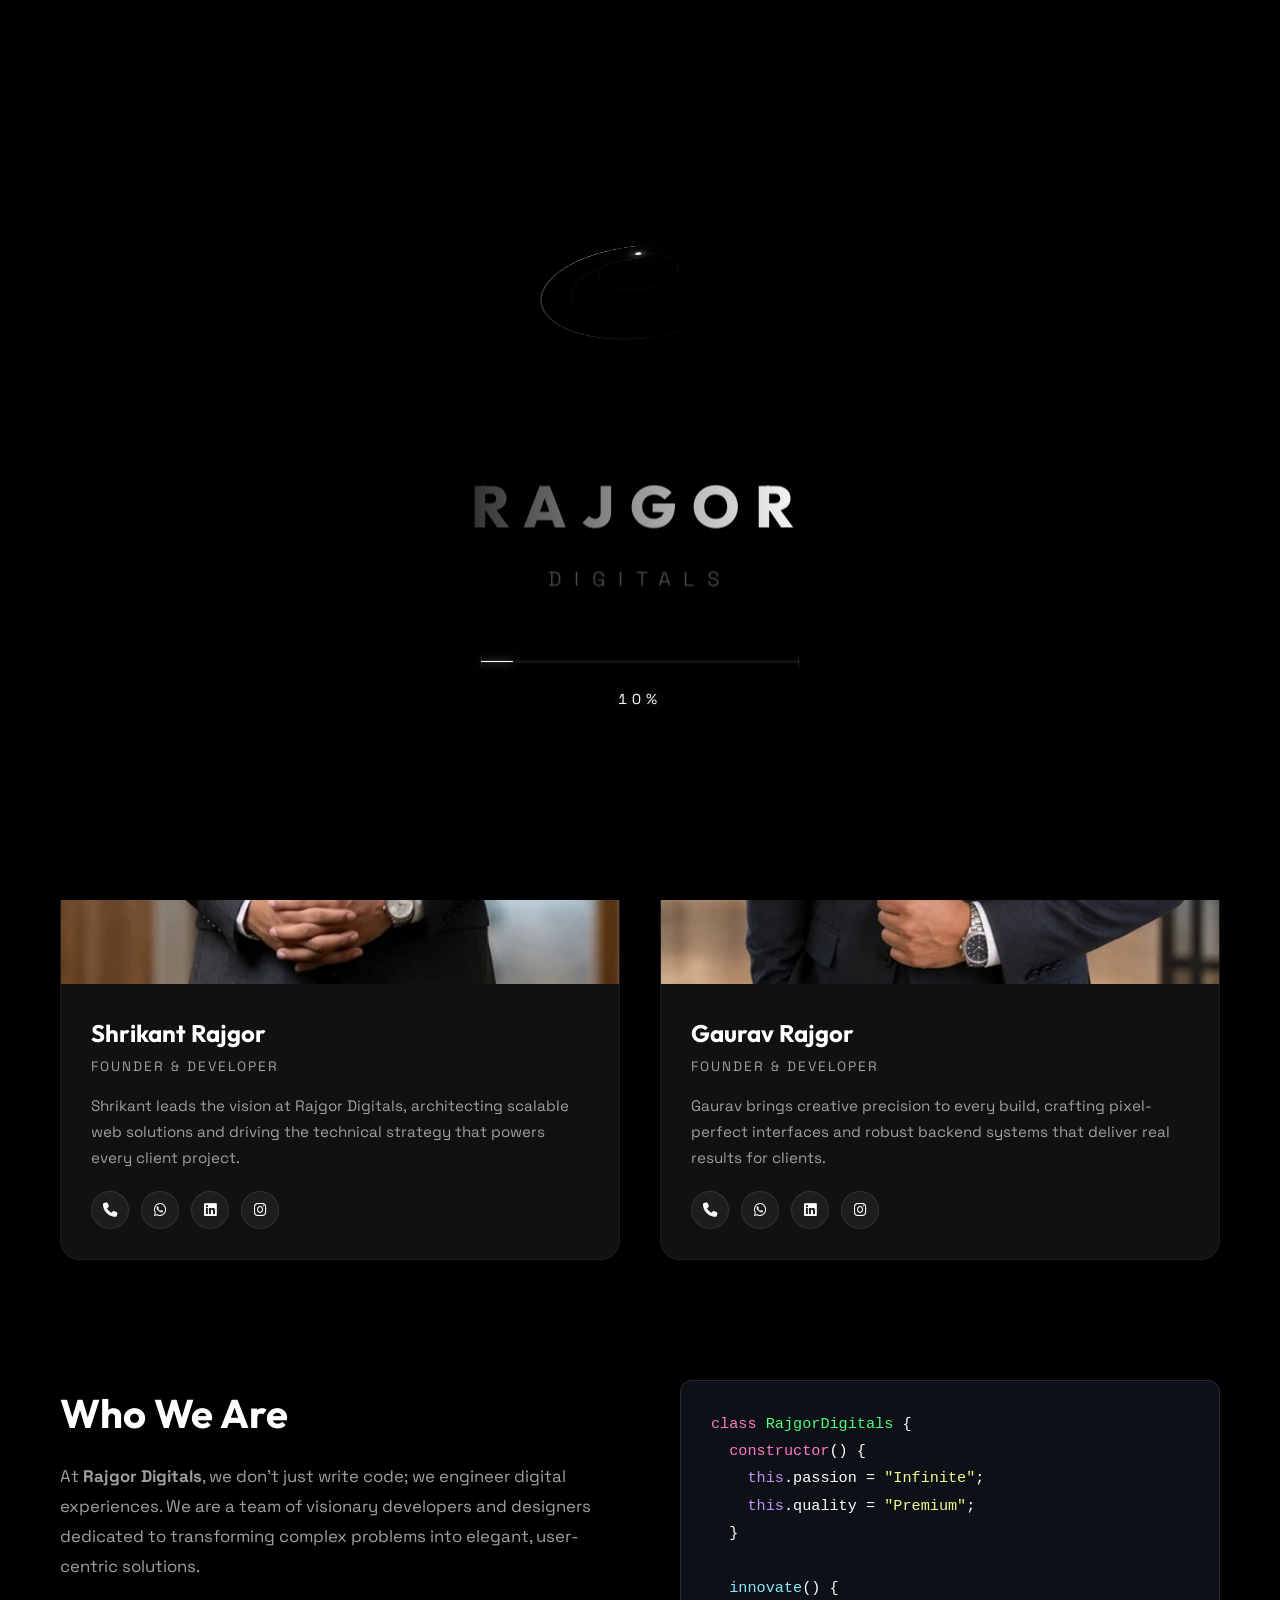
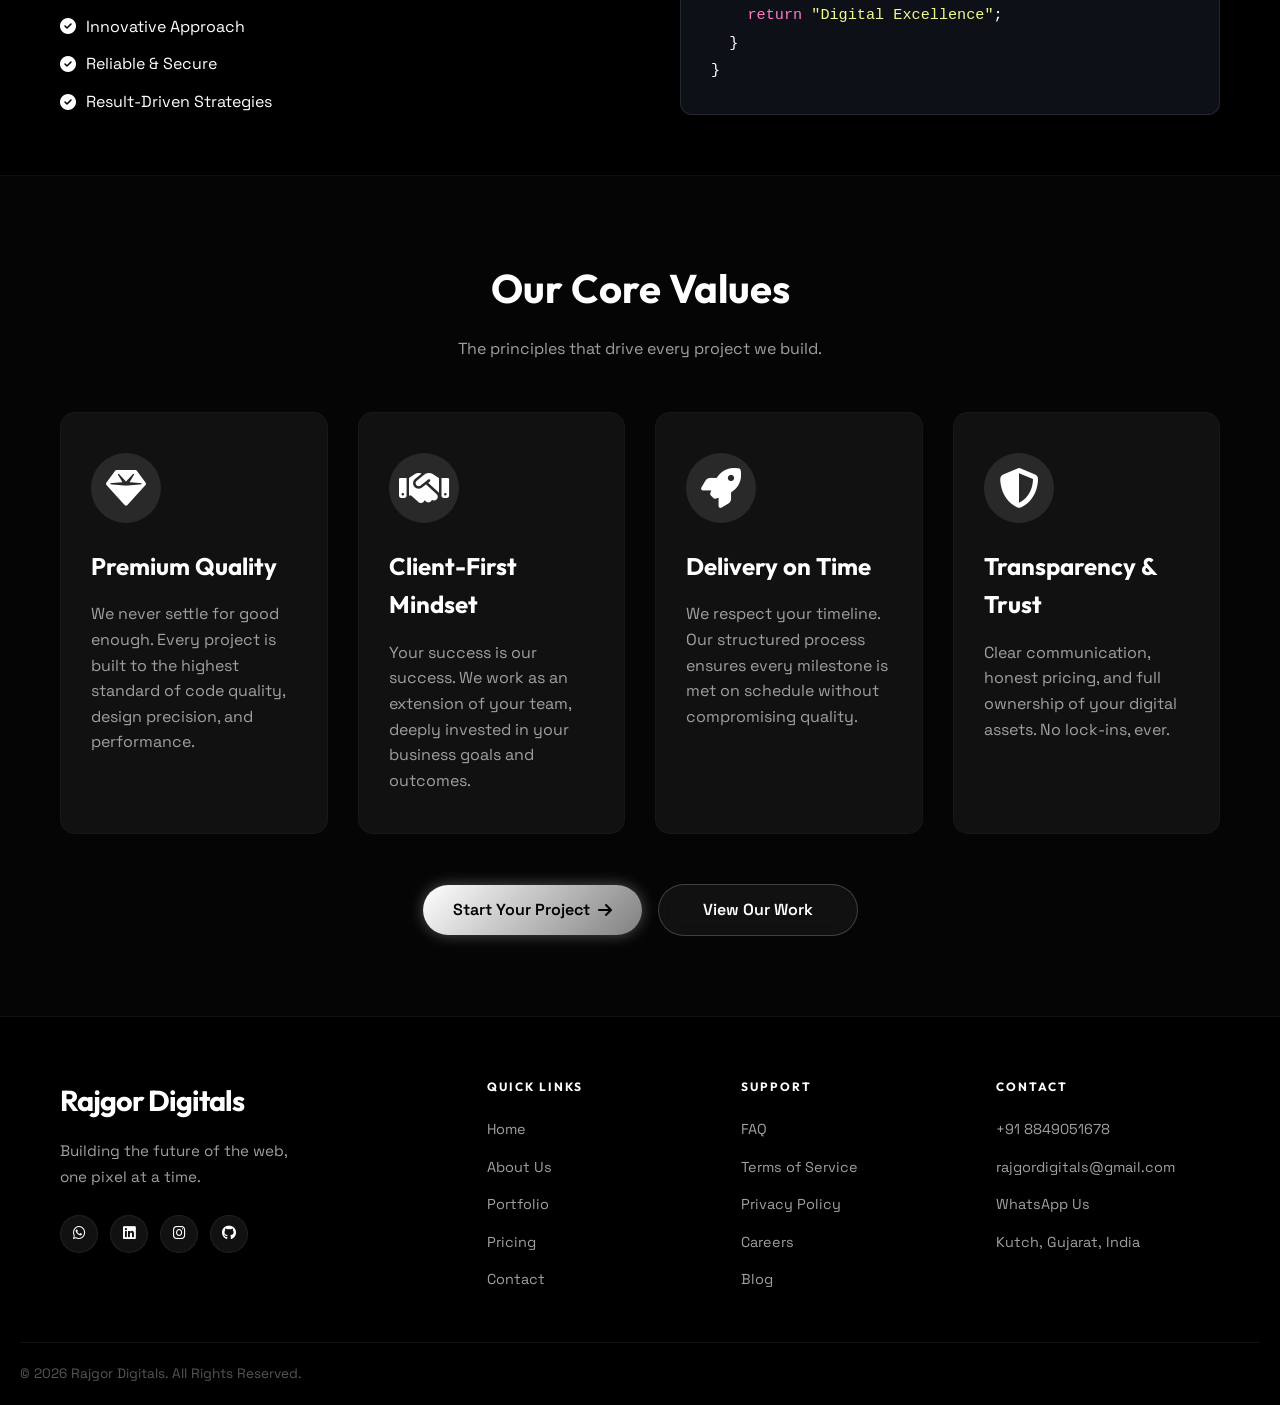
==== commit 391ce9bb: "clean rajgor digitals" ====
--- a/about.html
+++ b/about.html
@@ -6,7 +6,8 @@
     <meta name="viewport" content="width=device-width, initial-scale=1.0">
     <link rel="alternate" hreflang="en-IN" href="https://rajgordigitals.in/about.html">
     <link rel="alternate" hreflang="en" href="https://rajgordigitals.in/about.html">
-    <meta name="description" content="Meet the professional web developers at Rajgor Digitals. We specialize in custom website development services, engineering premium digital experiences for global clients.">
+    <meta name="description"
+        content="Meet the professional web developers at Rajgor Digitals. We specialize in custom website development services, engineering premium digital experiences for global clients.">
     <title>Professional Web Developers | About Rajgor Digitals</title>
     <link rel="icon" type="image/png" sizes="32x32" href="images/logo.png">
     <link rel="shortcut icon" href="images/logo.png">
@@ -18,20 +19,24 @@
     <meta property="og:type" content="website">
     <meta property="og:url" content="https://rajgordigitals.in/about.html">
     <meta property="og:title" content="Professional Web Developers | About Rajgor Digitals">
-    <meta property="og:description" content="Meet the professional web developers at Rajgor Digitals. We specialize in custom website development services, engineering premium digital experiences for global clients.">
+    <meta property="og:description"
+        content="Meet the professional web developers at Rajgor Digitals. We specialize in custom website development services, engineering premium digital experiences for global clients.">
     <meta property="og:image" content="https://rajgordigitals.in/images/logo.webp">
 
     <!-- Twitter -->
     <meta property="twitter:card" content="summary_large_image">
     <meta property="twitter:url" content="https://rajgordigitals.in/about.html">
     <meta property="twitter:title" content="Professional Web Developers | About Rajgor Digitals">
-    <meta property="twitter:description" content="Meet the professional web developers at Rajgor Digitals. We specialize in custom website development services, engineering premium digital experiences for global clients.">
+    <meta property="twitter:description"
+        content="Meet the professional web developers at Rajgor Digitals. We specialize in custom website development services, engineering premium digital experiences for global clients.">
     <meta property="twitter:image" content="https://rajgordigitals.in/images/logo.webp">
 
     <!-- Google Fonts -->
     <link rel="preconnect" href="https://fonts.googleapis.com">
     <link rel="preconnect" href="https://fonts.gstatic.com" crossorigin>
-    <link href="https://fonts.googleapis.com/css2?family=Outfit:wght@300;400;500;600;700;800&family=Space+Grotesk:wght@300;400;500;600;700&display=swap" rel="stylesheet">
+    <link
+        href="https://fonts.googleapis.com/css2?family=Outfit:wght@300;400;500;600;700;800&family=Space+Grotesk:wght@300;400;500;600;700&display=swap"
+        rel="stylesheet">
 
     <!-- FontAwesome -->
     <link rel="stylesheet" href="libs/font-awesome/css/all.min.css">
@@ -101,16 +106,6 @@
 </head>
 
 <body>
-    <!-- Scroll Progress Bar -->
-    <div class="scroll-progress-bar"></div>
-
-    <!-- Ambient Background Blobs -->
-    <div class="ambient-blobs">
-        <div class="blob blob-1"></div>
-        <div class="blob blob-2"></div>
-        <div class="blob blob-3"></div>
-    </div>
-
     <!-- Preloader -->
     <div id="preloader">
         <div class="preloader-content">
@@ -170,16 +165,9 @@
     <section class="team-section" id="team">
         <div class="container">
             <div class="section-header reveal-up" style="text-align: center; margin-bottom: 50px;">
-                <h1 class="section-title word-reveal-container">
-                    <span class="word-mask"><span class="word-reveal">Professional</span></span>
-                    <span class="word-mask"><span class="word-reveal">Web</span></span>
-                    <span class="word-mask"><span class="word-reveal">Developers</span></span>
-                    <span class="word-mask"><span class="word-reveal">|</span></span>
-                    <span class="word-mask"><span class="word-reveal">About</span></span>
-                    <span class="word-mask"><span class="word-reveal gradient-text">Rajgor</span></span>
-                    <span class="word-mask"><span class="word-reveal gradient-text">Digitals</span></span>
-                </h1>
-                <p class="section-subtitle">The visionary founders and developers engineering premium digital experiences.</p>
+                <h1 class="section-title">Professional Web Developers | About Rajgor Digitals</h1>
+                <p class="section-subtitle">The visionary founders and developers engineering premium digital
+                    experiences.</p>
             </div>
             <div class="team-grid">
                 <!-- Shrikant -->
@@ -187,18 +175,26 @@
                     <div class="team-img-wrap">
                         <picture>
                             <source srcset="Profile/shrikant.webp" type="image/webp">
-                            <img src="Profile/shrikant.webp" alt="Shrikant Rajgor - Founder & Developer at Rajgor Digitals" class="team-img" loading="eager" width="480" height="600">
+                            <img src="Profile/shrikant.webp"
+                                alt="Shrikant Rajgor - Founder & Developer at Rajgor Digitals" class="team-img"
+                                loading="eager" width="480" height="600">
                         </picture>
                     </div>
                     <div class="team-info">
                         <h3 class="team-name">Shrikant Rajgor</h3>
                         <p class="team-role">Founder &amp; Developer</p>
-                        <p class="team-bio">Shrikant leads the vision at Rajgor Digitals, architecting scalable web solutions and driving the technical strategy that powers every client project.</p>
+                        <p class="team-bio">Shrikant leads the vision at Rajgor Digitals, architecting scalable web
+                            solutions and driving the technical strategy that powers every client project.</p>
                         <div class="team-socials">
                             <a href="tel:+918849051678" aria-label="Call Shrikant"><i class="fas fa-phone"></i></a>
-                            <a href="https://wa.me/918849051678" target="_blank" aria-label="WhatsApp Shrikant" rel="noopener noreferrer"><i class="fab fa-whatsapp"></i></a>
-                            <a href="https://www.linkedin.com/in/shrikant-rajgor/" target="_blank" aria-label="LinkedIn Shrikant" rel="noopener noreferrer"><i class="fab fa-linkedin"></i></a>
-                            <a href="https://www.instagram.com/rajgor_shrikant/" target="_blank" aria-label="Instagram Shrikant" rel="noopener noreferrer"><i class="fab fa-instagram"></i></a>
+                            <a href="https://wa.me/918849051678" target="_blank" aria-label="WhatsApp Shrikant"
+                                rel="noopener noreferrer"><i class="fab fa-whatsapp"></i></a>
+                            <a href="https://www.linkedin.com/in/shrikant-rajgor/" target="_blank"
+                                aria-label="LinkedIn Shrikant" rel="noopener noreferrer"><i
+                                    class="fab fa-linkedin"></i></a>
+                            <a href="https://www.instagram.com/rajgor_shrikant/" target="_blank"
+                                aria-label="Instagram Shrikant" rel="noopener noreferrer"><i
+                                    class="fab fa-instagram"></i></a>
                         </div>
                     </div>
                 </div>
@@ -207,18 +203,25 @@
                     <div class="team-img-wrap">
                         <picture>
                             <source srcset="Profile/gaurav.webp" type="image/webp">
-                            <img src="Profile/gaurav.webp" alt="Gaurav - Founder & Developer at Rajgor Digitals" class="team-img" loading="eager" width="480" height="600">
+                            <img src="Profile/gaurav.webp" alt="Gaurav - Founder & Developer at Rajgor Digitals"
+                                class="team-img" loading="eager" width="480" height="600">
                         </picture>
                     </div>
                     <div class="team-info">
                         <h3 class="team-name">Gaurav Rajgor</h3>
                         <p class="team-role">Founder &amp; Developer</p>
-                        <p class="team-bio">Gaurav brings creative precision to every build, crafting pixel-perfect interfaces and robust backend systems that deliver real results for clients.</p>
+                        <p class="team-bio">Gaurav brings creative precision to every build, crafting pixel-perfect
+                            interfaces and robust backend systems that deliver real results for clients.</p>
                         <div class="team-socials">
                             <a href="tel:+917359698595" aria-label="Call Gaurav"><i class="fas fa-phone"></i></a>
-                            <a href="https://wa.me/917359698595" target="_blank" aria-label="WhatsApp Gaurav" rel="noopener noreferrer"><i class="fab fa-whatsapp"></i></a>
-                            <a href="https://www.linkedin.com/in/rajgordigitals" target="_blank" aria-label="LinkedIn Gaurav" rel="noopener noreferrer"><i class="fab fa-linkedin"></i></a>
-                            <a href="https://www.instagram.com/rajgor_gauravv/" target="_blank" aria-label="Instagram Gaurav" rel="noopener noreferrer"><i class="fab fa-instagram"></i></a>
+                            <a href="https://wa.me/917359698595" target="_blank" aria-label="WhatsApp Gaurav"
+                                rel="noopener noreferrer"><i class="fab fa-whatsapp"></i></a>
+                            <a href="https://www.linkedin.com/in/rajgordigitals" target="_blank"
+                                aria-label="LinkedIn Gaurav" rel="noopener noreferrer"><i
+                                    class="fab fa-linkedin"></i></a>
+                            <a href="https://www.instagram.com/rajgor_gauravv/" target="_blank"
+                                aria-label="Instagram Gaurav" rel="noopener noreferrer"><i
+                                    class="fab fa-instagram"></i></a>
                         </div>
                     </div>
                 </div>
@@ -271,22 +274,26 @@
                 <div class="service-card">
                     <div class="service-icon"><i class="fas fa-gem"></i></div>
                     <h3>Premium Quality</h3>
-                    <p>We never settle for good enough. Every project is built to the highest standard of code quality, design precision, and performance.</p>
+                    <p>We never settle for good enough. Every project is built to the highest standard of code quality,
+                        design precision, and performance.</p>
                 </div>
                 <div class="service-card" style="animation-delay: 0.1s;">
                     <div class="service-icon"><i class="fas fa-handshake"></i></div>
                     <h3>Client-First Mindset</h3>
-                    <p>Your success is our success. We work as an extension of your team, deeply invested in your business goals and outcomes.</p>
+                    <p>Your success is our success. We work as an extension of your team, deeply invested in your
+                        business goals and outcomes.</p>
                 </div>
                 <div class="service-card" style="animation-delay: 0.2s;">
                     <div class="service-icon"><i class="fas fa-rocket"></i></div>
                     <h3>Delivery on Time</h3>
-                    <p>We respect your timeline. Our structured process ensures every milestone is met on schedule without compromising quality.</p>
+                    <p>We respect your timeline. Our structured process ensures every milestone is met on schedule
+                        without compromising quality.</p>
                 </div>
                 <div class="service-card" style="animation-delay: 0.3s;">
                     <div class="service-icon"><i class="fas fa-shield-alt"></i></div>
                     <h3>Transparency & Trust</h3>
-                    <p>Clear communication, honest pricing, and full ownership of your digital assets. No lock-ins, ever.</p>
+                    <p>Clear communication, honest pricing, and full ownership of your digital assets. No lock-ins,
+                        ever.</p>
                 </div>
             </div>
             <div class="about-cta-btns reveal-up">
@@ -303,10 +310,14 @@
                 <a href="index.html" class="logo">Rajgor <span class="accent">Digitals</span></a>
                 <p>Building the future of the web,<br>one pixel at a time.</p>
                 <div class="footer-social">
-                    <a href="https://wa.me/918849051678?text=Hello%20Rajgor%20Digitals,%20I%20am%20interested%20in%20your%20web%20development%20services." target="_blank" rel="noopener noreferrer"><i class="fab fa-whatsapp"></i></a>
-                    <a href="https://www.linkedin.com/in/rajgordigitals" target="_blank" rel="noopener noreferrer"><i class="fab fa-linkedin"></i></a>
-                    <a href="https://www.instagram.com/rajgordigitals/" target="_blank" rel="noopener noreferrer"><i class="fab fa-instagram"></i></a>
-                    <a href="https://github.com/Rajgor-Digitals" target="_blank" rel="noopener noreferrer"><i class="fab fa-github"></i></a>
+                    <a href="https://wa.me/918849051678?text=Hello%20Rajgor%20Digitals,%20I%20am%20interested%20in%20your%20web%20development%20services."
+                        target="_blank" rel="noopener noreferrer"><i class="fab fa-whatsapp"></i></a>
+                    <a href="https://www.linkedin.com/in/rajgordigitals" target="_blank" rel="noopener noreferrer"><i
+                            class="fab fa-linkedin"></i></a>
+                    <a href="https://www.instagram.com/rajgordigitals/" target="_blank" rel="noopener noreferrer"><i
+                            class="fab fa-instagram"></i></a>
+                    <a href="https://github.com/Rajgor-Digitals" target="_blank" rel="noopener noreferrer"><i
+                            class="fab fa-github"></i></a>
                 </div>
             </div>
             <div class="footer-links">
@@ -335,7 +346,8 @@
                     <ul>
                         <li><a href="tel:+918849051678">+91 8849051678</a></li>
                         <li><a href="mailto:rajgordigitals@gmail.com">rajgordigitals@gmail.com</a></li>
-                        <li><a href="https://wa.me/918849051678" target="_blank" rel="noopener noreferrer">WhatsApp Us</a></li>
+                        <li><a href="https://wa.me/918849051678" target="_blank" rel="noopener noreferrer">WhatsApp
+                                Us</a></li>
                         <li><span>Kutch, Gujarat, India</span></li>
                     </ul>
                 </div>
--- a/css/base.css
+++ b/css/base.css
@@ -29,13 +29,26 @@
     overflow: hidden;
     perspective: 1200px;
 }
+
 #preloader.loaded {
     animation: preExit 1.4s cubic-bezier(0.76, 0, 0.24, 1) forwards;
 }
+
 @keyframes preExit {
-    0%   { transform: scale(1); filter: blur(0); opacity: 1; }
-    100% { transform: scale(1.2); filter: blur(40px); opacity: 0; pointer-events: none; }
-}
+    0% {
+        transform: scale(1);
+        filter: blur(0);
+        opacity: 1;
+    }
+
+    100% {
+        transform: scale(1.2);
+        filter: blur(40px);
+        opacity: 0;
+        pointer-events: none;
+    }
+}
+
 .preloader-content {
     display: flex;
     flex-direction: column;
@@ -44,6 +57,7 @@
     position: relative;
     transform-style: preserve-3d;
 }
+
 .spinner-container {
     position: relative;
     width: 200px;
@@ -54,55 +68,78 @@
     transform: rotateX(55deg) rotateY(-5deg);
     transform-style: preserve-3d;
 }
+
 .ring {
     position: absolute;
     border-radius: 50%;
     will-change: transform;
     transform-style: preserve-3d;
 }
+
 .ring-outer {
-    width: 200px; height: 200px;
+    width: 200px;
+    height: 200px;
     background: conic-gradient(from 0deg, transparent 40%, #ffffff);
     -webkit-mask: radial-gradient(farthest-side, transparent calc(100% - 1.5px), #000 100%);
     mask: radial-gradient(farthest-side, transparent calc(100% - 1.5px), #000 100%);
     animation: spin3D 3s cubic-bezier(0.68, -0.6, 0.32, 1.6) infinite;
-    box-shadow: 0 0 20px rgba(255,255,255,0.2);
-}
+    box-shadow: 0 0 20px rgba(255, 255, 255, 0.2);
+}
+
 .ring-middle {
-    width: 140px; height: 140px;
-    background: conic-gradient(from 0deg, transparent 50%, rgba(255,255,255,0.4));
+    width: 140px;
+    height: 140px;
+    background: conic-gradient(from 0deg, transparent 50%, rgba(255, 255, 255, 0.4));
     -webkit-mask: radial-gradient(farthest-side, transparent calc(100% - 1px), #000 100%);
     mask: radial-gradient(farthest-side, transparent calc(100% - 1px), #000 100%);
     animation: spin3D 2.2s cubic-bezier(0.5, 0, 0.5, 1) infinite reverse;
     opacity: 0.7;
 }
+
 .ring-inner {
-    width: 80px; height: 80px;
-    border: 1px solid rgba(255,255,255,0.05);
+    width: 80px;
+    height: 80px;
+    border: 1px solid rgba(255, 255, 255, 0.05);
     transform: translateZ(20px);
 }
+
 .ring-inner::after {
     content: '';
-    width: 6px; height: 6px;
+    width: 6px;
+    height: 6px;
     background: #fff;
     border-radius: 50%;
-    box-shadow: 0 0 10px #fff, 0 0 25px #fff, 0 0 50px rgba(255,255,255,0.5);
+    box-shadow: 0 0 10px #fff, 0 0 25px #fff, 0 0 50px rgba(255, 255, 255, 0.5);
     position: absolute;
     top: -3px;
     left: calc(50% - 3px);
     animation: spin3D 1.2s cubic-bezier(0.4, 0, 0.2, 1) infinite;
     transform-origin: center 43px;
 }
+
 @keyframes spin3D {
-    from { transform: rotateZ(0deg); }
-    to   { transform: rotateZ(360deg); }
-}
-.pre-brand { text-align: center; transform: translateZ(50px); }
+    from {
+        transform: rotateZ(0deg);
+    }
+
+    to {
+        transform: rotateZ(360deg);
+    }
+}
+
+.pre-brand {
+    text-align: center;
+    transform: translateZ(50px);
+}
+
 .pre-name {
     font-family: 'Outfit', sans-serif;
-    font-size: 3.5rem; font-weight: 800;
-    letter-spacing: 15px; color: #fff;
-    text-transform: uppercase; display: block;
+    font-size: 3.5rem;
+    font-weight: 800;
+    letter-spacing: 15px;
+    color: #fff;
+    text-transform: uppercase;
+    display: block;
     margin-bottom: 10px;
     background: linear-gradient(90deg, #333, #fff, #333);
     background-size: 200% auto;
@@ -111,101 +148,228 @@
     animation: textShimmer 4s linear infinite, fadeInUp 1.2s cubic-bezier(0.16, 1, 0.3, 1) forwards 0.4s;
     opacity: 0;
 }
+
 .pre-surname {
     font-family: 'Space Grotesk', sans-serif;
-    font-size: 1.2rem; font-weight: 300;
-    color: rgba(255,255,255,0.35);
-    letter-spacing: 12px; text-transform: uppercase;
+    font-size: 1.2rem;
+    font-weight: 300;
+    color: rgba(255, 255, 255, 0.35);
+    letter-spacing: 12px;
+    text-transform: uppercase;
     opacity: 0;
     animation: fadeIn 1.5s ease forwards 1s;
 }
+
 @keyframes textShimmer {
-    0%   { background-position: -200% center; }
-    100% { background-position:  200% center; }
-}
+    0% {
+        background-position: -200% center;
+    }
+
+    100% {
+        background-position: 200% center;
+    }
+}
+
 .pre-progress-wrap {
-    width: 320px; display: flex; flex-direction: column;
-    align-items: center; gap: 25px;
-    opacity: 0; animation: fadeIn 1.2s ease forwards 1.4s;
-}
+    width: 320px;
+    display: flex;
+    flex-direction: column;
+    align-items: center;
+    gap: 25px;
+    opacity: 0;
+    animation: fadeIn 1.2s ease forwards 1.4s;
+}
+
 .pre-bar-bg {
-    width: 100%; height: 3px;
-    background: rgba(255,255,255,0.05);
-    position: relative; border-radius: 4px;
-    border: 1px solid rgba(255,255,255,0.02);
-}
-.pre-bar-bg::before, .pre-bar-bg::after {
-    content: ''; position: absolute;
-    top: -4px; width: 1px; height: 11px;
-    background: rgba(255,255,255,0.1);
-}
-.pre-bar-bg::before { left: 0; }
-.pre-bar-bg::after  { right: 0; }
+    width: 100%;
+    height: 3px;
+    background: rgba(255, 255, 255, 0.05);
+    position: relative;
+    border-radius: 4px;
+    border: 1px solid rgba(255, 255, 255, 0.02);
+}
+
+.pre-bar-bg::before,
+.pre-bar-bg::after {
+    content: '';
+    position: absolute;
+    top: -4px;
+    width: 1px;
+    height: 11px;
+    background: rgba(255, 255, 255, 0.1);
+}
+
+.pre-bar-bg::before {
+    left: 0;
+}
+
+.pre-bar-bg::after {
+    right: 0;
+}
+
 .pre-bar-fill {
-    position: absolute; top: 0; left: 0;
-    height: 100%; width: 0%;
+    position: absolute;
+    top: 0;
+    left: 0;
+    height: 100%;
+    width: 0%;
     background: #fff;
-    box-shadow: 0 0 10px rgba(255,255,255,0.8), 0 0 30px rgba(255,255,255,0.4);
+    box-shadow: 0 0 10px rgba(255, 255, 255, 0.8), 0 0 30px rgba(255, 255, 255, 0.4);
     transition: width 0.8s cubic-bezier(0.25, 1, 0.5, 1);
-    border-radius: 4px; overflow: hidden;
-}
+    border-radius: 4px;
+    overflow: hidden;
+}
+
 .pre-bar-fill::after {
-    content: ''; position: absolute; inset: 0;
-    background: linear-gradient(90deg, transparent 0%, rgba(255,255,255,0.4) 50%, transparent 100%);
-    width: 40px; animation: barShimmer 1.5s infinite;
-}
+    content: '';
+    position: absolute;
+    inset: 0;
+    background: linear-gradient(90deg, transparent 0%, rgba(255, 255, 255, 0.4) 50%, transparent 100%);
+    width: 40px;
+    animation: barShimmer 1.5s infinite;
+}
+
 @keyframes barShimmer {
-    0%   { transform: translateX(-100%); }
-    100% { transform: translateX(400%); }
-}
+    0% {
+        transform: translateX(-100%);
+    }
+
+    100% {
+        transform: translateX(400%);
+    }
+}
+
 .pre-percent {
     font-family: 'Space Grotesk', sans-serif;
-    font-size: 0.9rem; font-weight: 400; color: #fff;
+    font-size: 0.9rem;
+    font-weight: 400;
+    color: #fff;
     letter-spacing: 5px;
-    text-shadow: 0 0 10px rgba(255,255,255,0.3);
+    text-shadow: 0 0 10px rgba(255, 255, 255, 0.3);
     font-variant-numeric: tabular-nums;
 }
+
 @media (max-width: 768px) {
-    .spinner-container { width: 140px; height: 140px; }
-    .ring-outer  { width: 140px; height: 140px; }
-    .ring-middle { width: 100px; height: 100px; }
-    .ring-inner  { width: 60px;  height: 60px;  }
-    .ring-inner::after { transform-origin: center 33px; }
-    .pre-name    { font-size: 2.4rem; letter-spacing: 10px; }
-    .pre-surname { font-size: 0.9rem; letter-spacing: 8px; }
-    .pre-progress-wrap { width: 220px; }
+    .spinner-container {
+        width: 140px;
+        height: 140px;
+    }
+
+    .ring-outer {
+        width: 140px;
+        height: 140px;
+    }
+
+    .ring-middle {
+        width: 100px;
+        height: 100px;
+    }
+
+    .ring-inner {
+        width: 60px;
+        height: 60px;
+    }
+
+    .ring-inner::after {
+        transform-origin: center 33px;
+    }
+
+    .pre-name {
+        font-size: 2.4rem;
+        letter-spacing: 10px;
+    }
+
+    .pre-surname {
+        font-size: 0.9rem;
+        letter-spacing: 8px;
+    }
+
+    .pre-progress-wrap {
+        width: 220px;
+    }
 }
 
 /* ---------- Global Reset ---------- */
-* { margin: 0; padding: 0; box-sizing: border-box; }
-html { overflow-x: hidden; scroll-behavior: smooth; }
+* {
+    margin: 0;
+    padding: 0;
+    box-sizing: border-box;
+}
+
+html {
+    overflow-x: hidden;
+    scroll-behavior: smooth;
+}
+
 body {
     background-color: var(--bg-color);
     color: var(--text-color);
     font-family: var(--font-body);
-    font-size: 16px; line-height: 1.6;
-    overflow-x: hidden; width: 100%; margin: 0; padding: 0;
-}
-h1,h2,h3,h4,h5,h6 { font-family: var(--font-heading); color: #fff; font-weight: 700; }
-a { text-decoration: none; color: inherit; transition: var(--transition-fast); }
-ul { list-style: none; }
-.container { max-width: 1200px; margin: 0 auto; padding: 0 20px; }
+    font-size: 16px;
+    line-height: 1.6;
+    overflow-x: hidden;
+    width: 100%;
+    margin: 0;
+    padding: 0;
+}
+
+h1,
+h2,
+h3,
+h4,
+h5,
+h6 {
+    font-family: var(--font-heading);
+    color: #fff;
+    font-weight: 700;
+}
+
+a {
+    text-decoration: none;
+    color: inherit;
+    transition: var(--transition-fast);
+}
+
+ul {
+    list-style: none;
+}
+
+.container {
+    max-width: 1200px;
+    margin: 0 auto;
+    padding: 0 20px;
+}
 
 /* ---------- Custom Cursor ---------- */
-.cursor-dot, .cursor-outline {
-    position: fixed; top: 0; left: 0;
-    transform: translate(-50%,-50%);
-    border-radius: 50%; z-index: 9999; pointer-events: none;
-}
-.cursor-dot    { width: 5px; height: 5px; background-color: var(--primary-color); }
+.cursor-dot,
 .cursor-outline {
-    width: 30px; height: 30px;
+    position: fixed;
+    top: 0;
+    left: 0;
+    transform: translate(-50%, -50%);
+    border-radius: 50%;
+    z-index: 9999;
+    pointer-events: none;
+}
+
+.cursor-dot {
+    width: 5px;
+    height: 5px;
+    background-color: var(--primary-color);
+}
+
+.cursor-outline {
+    width: 30px;
+    height: 30px;
     border: 1px solid var(--primary-color);
     transition: width 0.2s, height 0.2s, background-color 0.2s;
 }
 
 /* ---------- Utility Classes ---------- */
-.accent { color: var(--primary-color); }
+.accent {
+    color: var(--primary-color);
+}
+
 .gradient-text {
     background: var(--gradient-main);
     -webkit-background-clip: text;
@@ -213,88 +377,216 @@
     -webkit-text-fill-color: transparent;
     display: inline-block;
 }
+
 .section-title {
-    font-size: 2.5rem; margin-bottom: 1rem;
-    text-align: center; word-wrap: break-word; overflow-wrap: break-word;
-}
-.section-subtitle { text-align: center; color: var(--text-muted); margin-bottom: 2rem; }
+    font-size: 2.5rem;
+    margin-bottom: 1rem;
+    text-align: center;
+    word-wrap: break-word;
+    overflow-wrap: break-word;
+}
+
+.section-subtitle {
+    text-align: center;
+    color: var(--text-muted);
+    margin-bottom: 2rem;
+}
 
 /* ---------- Buttons ---------- */
 .btn {
-    display: inline-flex; align-items: center; gap: 0.5rem;
-    padding: 12px 30px; border-radius: 50px;
-    font-weight: 600; font-size: 1rem; cursor: pointer;
-    border: none; transition: transform 0.3s ease, box-shadow 0.3s ease;
-}
+    display: inline-flex;
+    align-items: center;
+    gap: 0.5rem;
+    padding: 12px 30px;
+    border-radius: 50px;
+    font-weight: 600;
+    font-size: 1rem;
+    cursor: pointer;
+    border: none;
+    transition: transform 0.3s ease, box-shadow 0.3s ease;
+}
+
 .btn-primary {
-    background: var(--gradient-main); color: #000;
-    box-shadow: 0 0 15px rgba(255,255,255,0.3);
-}
-.btn-primary:hover { transform: translateY(-2px); box-shadow: 0 0 25px rgba(255,255,255,0.5); color: #000; }
+    background: var(--gradient-main);
+    color: #000;
+    box-shadow: 0 0 15px rgba(255, 255, 255, 0.3);
+}
+
+.btn-primary:hover {
+    transform: translateY(-2px);
+    box-shadow: 0 0 25px rgba(255, 255, 255, 0.5);
+    color: #000;
+}
+
 .btn-secondary {
-    background: rgba(255,255,255,0.05); color: #fff;
+    background: rgba(255, 255, 255, 0.05);
+    color: #fff;
     backdrop-filter: blur(10px);
-    border: 1px solid rgba(255,255,255,0.2);
-}
-.btn-secondary:hover { background: rgba(255,255,255,0.15); border-color: rgba(255,255,255,0.4); transform: translateY(-2px); }
-.btn-block { width: 100%; justify-content: center; }
+    border: 1px solid rgba(255, 255, 255, 0.2);
+}
+
+.btn-secondary:hover {
+    background: rgba(255, 255, 255, 0.15);
+    border-color: rgba(255, 255, 255, 0.4);
+    transform: translateY(-2px);
+}
+
+.btn-block {
+    width: 100%;
+    justify-content: center;
+}
 
 /* ---------- Navbar ---------- */
 .navbar {
-    position: fixed; top: 0; width: 100%;
-    padding: 20px 0; z-index: 1000;
+    position: fixed;
+    top: 0;
+    width: 100%;
+    padding: 20px 0;
+    z-index: 1000;
     transition: background 0.3s ease, padding 0.3s ease;
     backdrop-filter: blur(10px);
-    background: rgba(5,5,5,0.7);
-}
-.navbar.scrolled { padding: 15px 0; background: rgba(5,5,5,0.9); border-bottom: 1px solid rgba(255,255,255,0.05); }
-.nav-container { display: flex; justify-content: space-between; align-items: center; }
-.logo { font-size: 1.8rem; font-weight: 700; font-family: var(--font-heading); letter-spacing: -1px; }
-.nav-links { display: flex; gap: 30px; align-items: center; }
-.nav-link { font-size: 0.95rem; font-weight: 500; position: relative; }
+    background: rgba(5, 5, 5, 0.7);
+}
+
+.navbar.scrolled {
+    padding: 15px 0;
+    background: rgba(5, 5, 5, 0.9);
+    border-bottom: 1px solid rgba(255, 255, 255, 0.05);
+}
+
+.nav-container {
+    display: flex;
+    justify-content: space-between;
+    align-items: center;
+}
+
+.logo {
+    font-size: 1.8rem;
+    font-weight: 700;
+    font-family: var(--font-heading);
+    letter-spacing: -1px;
+}
+
+.nav-links {
+    display: flex;
+    gap: 30px;
+    align-items: center;
+}
+
+.nav-link {
+    font-size: 0.95rem;
+    font-weight: 500;
+    position: relative;
+}
+
 .nav-link::after {
-    content: ''; position: absolute; width: 0; height: 2px;
-    bottom: -5px; left: 0; background: var(--primary-color);
+    content: '';
+    position: absolute;
+    width: 0;
+    height: 2px;
+    bottom: -5px;
+    left: 0;
+    background: var(--primary-color);
     transition: width 0.3s ease;
 }
-.nav-link:hover::after { width: 100%; }
+
+.nav-link:hover::after {
+    width: 100%;
+}
+
 .nav-link.contact-btn {
-    padding: 8px 20px; border: 1px solid var(--primary-color);
-    border-radius: 20px; color: var(--primary-color);
-}
-.nav-link.contact-btn:hover { background: var(--primary-color); color: #000; }
-.nav-link.contact-btn::after { display: none; }
+    padding: 8px 20px;
+    border: 1px solid var(--primary-color);
+    border-radius: 20px;
+    color: var(--primary-color);
+}
+
+.nav-link.contact-btn:hover {
+    background: var(--primary-color);
+    color: #000;
+}
+
+.nav-link.contact-btn::after {
+    display: none;
+}
 
 /* ---------- Hamburger ---------- */
-.hamburger { display: none; cursor: pointer; flex-direction: column; gap: 5px; z-index: 1001; }
-.line { width: 25px; height: 2px; background-color: #fff; transition: 0.3s; }
-.hamburger.active .line:nth-child(1) { transform: translateY(7px) rotate(45deg); }
-.hamburger.active .line:nth-child(2) { opacity: 0; }
-.hamburger.active .line:nth-child(3) { transform: translateY(-7px) rotate(-45deg); }
+.hamburger {
+    display: none;
+    cursor: pointer;
+    flex-direction: column;
+    gap: 5px;
+    z-index: 1001;
+}
+
+.line {
+    width: 25px;
+    height: 2px;
+    background-color: #fff;
+    transition: 0.3s;
+}
+
+.hamburger.active .line:nth-child(1) {
+    transform: translateY(7px) rotate(45deg);
+}
+
+.hamburger.active .line:nth-child(2) {
+    opacity: 0;
+}
+
+.hamburger.active .line:nth-child(3) {
+    transform: translateY(-7px) rotate(-45deg);
+}
 
 /* ---------- Mobile Menu ---------- */
 .mobile-menu {
-    position: fixed; top: 0; left: 0;
-    width: 100%; height: 100vh; max-height: 0;
+    position: fixed;
+    top: 0;
+    left: 0;
+    width: 100%;
+    height: 100vh;
+    max-height: 0;
     overflow: hidden;
-    background: rgba(5,5,5,0.98);
+    background: rgba(5, 5, 5, 0.98);
     backdrop-filter: blur(20px);
     -webkit-backdrop-filter: blur(20px);
     z-index: 999;
-    display: flex; flex-direction: column;
-    align-items: center; justify-content: center;
+    display: flex;
+    flex-direction: column;
+    align-items: center;
+    justify-content: center;
     gap: 10px;
-    transition: all 0.5s cubic-bezier(0.4,0,0.2,1);
-    padding: 0 20px; opacity: 0;
-}
-.mobile-menu.active { max-height: 100vh; padding: 40px 20px; opacity: 1; }
+    transition: all 0.5s cubic-bezier(0.4, 0, 0.2, 1);
+    padding: 0 20px;
+    opacity: 0;
+}
+
+.mobile-menu.active {
+    max-height: 100vh;
+    padding: 40px 20px;
+    opacity: 1;
+}
+
 .mobile-link {
-    font-size: 1.5rem; font-weight: 600;
-    padding: 15px 0; width: 100%; text-align: center;
+    font-size: 1.5rem;
+    font-weight: 600;
+    padding: 15px 0;
+    width: 100%;
+    text-align: center;
     transition: color 0.3s ease, transform 0.3s ease;
 }
-.mobile-link:hover { color: var(--primary-color); transform: scale(1.1); background: rgba(255,255,255,0.03); }
-.mobile-link.accent-color { color: var(--primary-color); font-weight: 600; margin-top: 5px; }
+
+.mobile-link:hover {
+    color: var(--primary-color);
+    transform: scale(1.1);
+    background: rgba(255, 255, 255, 0.03);
+}
+
+.mobile-link.accent-color {
+    color: var(--primary-color);
+    font-weight: 600;
+    margin-top: 5px;
+}
 
 /* ---------- Shared: Service Cards (index + services) ---------- */
 .services-grid {
@@ -302,339 +594,580 @@
     grid-template-columns: repeat(auto-fit, minmax(280px, 1fr));
     gap: 30px;
 }
+
 @media (min-width: 992px) {
-    .services-grid { grid-template-columns: repeat(4, 1fr); }
-}
+    .services-grid {
+        grid-template-columns: repeat(4, 1fr);
+    }
+}
+
 .service-card {
-    background: var(--card-bg); padding: 40px 30px;
-    border-radius: 15px; border: 1px solid rgba(255,255,255,0.03);
-    transition: 0.3s; position: relative; overflow: hidden; z-index: 1;
-}
+    background: var(--card-bg);
+    padding: 40px 30px;
+    border-radius: 15px;
+    border: 1px solid rgba(255, 255, 255, 0.03);
+    transition: 0.3s;
+    position: relative;
+    overflow: hidden;
+    z-index: 1;
+}
+
 .service-card::before {
-    content: ''; position: absolute; top: 0; left: 0;
-    width: 100%; height: 100%;
-    background: linear-gradient(135deg, rgba(255,255,255,0.03), transparent);
-    z-index: -1; opacity: 0; transition: 0.3s;
-}
-.service-card:hover { transform: translateY(-10px); border-color: rgba(255,255,255,0.3); }
-.service-card:hover::before { opacity: 1; }
+    content: '';
+    position: absolute;
+    top: 0;
+    left: 0;
+    width: 100%;
+    height: 100%;
+    background: linear-gradient(135deg, rgba(255, 255, 255, 0.03), transparent);
+    z-index: -1;
+    opacity: 0;
+    transition: 0.3s;
+}
+
+.service-card:hover {
+    transform: translateY(-10px);
+    border-color: rgba(255, 255, 255, 0.3);
+}
+
+.service-card:hover::before {
+    opacity: 1;
+}
+
 .service-icon {
-    font-size: 2.5rem; color: var(--primary-color); margin-bottom: 1.5rem;
-    background: rgba(255,255,255,0.1); width: 70px; height: 70px;
-    border-radius: 50%; display: flex; align-items: center; justify-content: center; transition: 0.3s;
-}
-.service-card:hover .service-icon { background: var(--primary-color); color: #000; }
-.service-card h3 { font-size: 1.5rem; margin-bottom: 1rem; }
-.service-card p  { color: var(--text-muted); }
+    font-size: 2.5rem;
+    color: var(--primary-color);
+    margin-bottom: 1.5rem;
+    background: rgba(255, 255, 255, 0.1);
+    width: 70px;
+    height: 70px;
+    border-radius: 50%;
+    display: flex;
+    align-items: center;
+    justify-content: center;
+    transition: 0.3s;
+}
+
+.service-card:hover .service-icon {
+    background: var(--primary-color);
+    color: #000;
+}
+
+.service-card h3 {
+    font-size: 1.5rem;
+    margin-bottom: 1rem;
+}
+
+.service-card p {
+    color: var(--text-muted);
+}
 
 /* ---------- Shared: Feature Tags (index + services) ---------- */
-.why-features { display: flex; justify-content: center; gap: 20px; flex-wrap: wrap; }
+.why-features {
+    display: flex;
+    justify-content: center;
+    gap: 20px;
+    flex-wrap: wrap;
+}
+
 .feature-tag {
-    padding: 10px 25px; border: 1px solid rgba(255,255,255,0.1);
-    border-radius: 50px; font-size: 0.9rem; transition: 0.3s;
-}
-.feature-tag:hover { border-color: var(--primary-color); background: rgba(255,255,255,0.05); }
+    padding: 10px 25px;
+    border: 1px solid rgba(255, 255, 255, 0.1);
+    border-radius: 50px;
+    font-size: 0.9rem;
+    transition: 0.3s;
+}
+
+.feature-tag:hover {
+    border-color: var(--primary-color);
+    background: rgba(255, 255, 255, 0.05);
+}
 
 /* ---------- Shared: FAQ (index + services + faq.html) ---------- */
 .faq-grid {
-    max-width: 800px; margin: 40px auto 0;
-    display: flex; flex-direction: column; gap: 20px;
-}
+    max-width: 800px;
+    margin: 40px auto 0;
+    display: flex;
+    flex-direction: column;
+    gap: 20px;
+}
+
 .faq-item {
-    background: #111; border-radius: 10px;
-    border: 1px solid rgba(255,255,255,0.05);
-    overflow: hidden; transition: 0.3s;
-}
-.faq-item:hover { border-color: rgba(255,255,255,0.2); }
+    background: #111;
+    border-radius: 10px;
+    border: 1px solid rgba(255, 255, 255, 0.05);
+    overflow: hidden;
+    transition: 0.3s;
+}
+
+.faq-item:hover {
+    border-color: rgba(255, 255, 255, 0.2);
+}
+
 .faq-question {
-    padding: 20px; cursor: pointer;
-    background: rgba(255,255,255,0.02);
-    display: flex; justify-content: space-between; align-items: center;
-}
-.faq-question h3 { font-size: 1.1rem; margin: 0; color: #fff; }
-.faq-question::after { content: '+'; font-size: 1.5rem; color: var(--primary-color); transition: transform 0.3s ease; }
-.faq-item.active .faq-question::after { transform: rotate(45deg); }
+    padding: 20px;
+    cursor: pointer;
+    background: rgba(255, 255, 255, 0.02);
+    display: flex;
+    justify-content: space-between;
+    align-items: center;
+}
+
+.faq-question h3 {
+    font-size: 1.1rem;
+    margin: 0;
+    color: #fff;
+}
+
+.faq-question::after {
+    content: '+';
+    font-size: 1.5rem;
+    color: var(--primary-color);
+    transition: transform 0.3s ease;
+}
+
+.faq-item.active .faq-question::after {
+    transform: rotate(45deg);
+}
+
 .faq-answer {
-    max-height: 0; overflow: hidden;
-    padding: 0 20px; transition: all 0.3s ease;
+    max-height: 0;
+    overflow: hidden;
+    padding: 0 20px;
+    transition: all 0.3s ease;
     border-top: 1px solid transparent;
 }
-.faq-item.active .faq-answer { max-height: 200px; padding: 20px; border-top: 1px solid rgba(255,255,255,0.05); }
-.faq-answer p { color: var(--text-muted); margin: 0; }
+
+.faq-item.active .faq-answer {
+    max-height: 200px;
+    padding: 20px;
+    border-top: 1px solid rgba(255, 255, 255, 0.05);
+}
+
+.faq-answer p {
+    color: var(--text-muted);
+    margin: 0;
+}
 
 /* ---------- Shared: Process Steps (index + services) ---------- */
 .process-grid {
     display: grid;
     grid-template-columns: repeat(auto-fit, minmax(250px, 1fr));
-    gap: 30px; margin-top: 40px;
-}
+    gap: 30px;
+    margin-top: 40px;
+}
+
 .process-step {
-    background: #111; padding: 25px; border-radius: 15px;
-    border: 1px solid rgba(255,255,255,0.05);
-    text-align: center; position: relative; transition: transform 0.3s ease;
-}
-.process-step:hover { transform: translateY(-10px); border-color: rgba(255,255,255,0.2); }
+    background: #111;
+    padding: 25px;
+    border-radius: 15px;
+    border: 1px solid rgba(255, 255, 255, 0.05);
+    text-align: center;
+    position: relative;
+    transition: transform 0.3s ease;
+}
+
+.process-step:hover {
+    transform: translateY(-10px);
+    border-color: rgba(255, 255, 255, 0.2);
+}
+
 .process-step .number {
-    font-size: 4rem; font-weight: 800;
-    color: rgba(255,255,255,0.03);
-    position: absolute; top: 10px; right: 20px; line-height: 1; z-index: 0;
-}
-.process-step h3 { margin-bottom: 15px; color: var(--primary-color); position: relative; z-index: 1; }
-.process-step p  { color: var(--text-muted); position: relative; z-index: 1; }
+    font-size: 4rem;
+    font-weight: 800;
+    color: rgba(255, 255, 255, 0.03);
+    position: absolute;
+    top: 10px;
+    right: 20px;
+    line-height: 1;
+    z-index: 0;
+}
+
+.process-step h3 {
+    margin-bottom: 15px;
+    color: var(--primary-color);
+    position: relative;
+    z-index: 1;
+}
+
+.process-step p {
+    color: var(--text-muted);
+    position: relative;
+    z-index: 1;
+}
 
 /* ---------- Shared: Final CTA (services + portfolio + faq) ---------- */
 .final-cta {
-    text-align: center; padding: 80px 40px;
-    background: linear-gradient(135deg, rgba(255,255,255,0.05), transparent);
-    border: 1px solid rgba(255,255,255,0.03);
-    border-radius: 40px; margin: 60px 0 0;
-}
-.final-cta h2 { font-size: 4rem; margin-bottom: 25px; letter-spacing: -2px; }
-.final-cta p  { font-size: 1.4rem; color: var(--text-muted); margin-bottom: 45px; max-width: 600px; margin-left: auto; margin-right: auto; }
+    text-align: center;
+    padding: 80px 40px;
+    background: linear-gradient(135deg, rgba(255, 255, 255, 0.05), transparent);
+    border: 1px solid rgba(255, 255, 255, 0.03);
+    border-radius: 40px;
+    margin: 60px 0 0;
+}
+
+.final-cta h2 {
+    font-size: 4rem;
+    margin-bottom: 25px;
+    letter-spacing: -2px;
+}
+
+.final-cta p {
+    font-size: 1.4rem;
+    color: var(--text-muted);
+    margin-bottom: 45px;
+    max-width: 600px;
+    margin-left: auto;
+    margin-right: auto;
+}
 
 /* ---------- Footer ---------- */
-footer { padding: 60px 0 0; background: #000; border-top: 1px solid #111; }
+footer {
+    padding: 60px 0 0;
+    background: #000;
+    border-top: 1px solid #111;
+}
+
 .footer-top {
-    display: grid; grid-template-columns: 1fr 2fr;
-    gap: 60px; padding-bottom: 50px;
-}
-.footer-brand .logo { display: inline-block; margin-bottom: 15px; }
-.footer-brand p { color: var(--text-muted); font-size: 0.95rem; line-height: 1.7; margin-bottom: 25px; }
-.footer-social { display: flex; gap: 12px; }
+    display: grid;
+    grid-template-columns: 1fr 2fr;
+    gap: 60px;
+    padding-bottom: 50px;
+}
+
+.footer-brand .logo {
+    display: inline-block;
+    margin-bottom: 15px;
+}
+
+.footer-brand p {
+    color: var(--text-muted);
+    font-size: 0.95rem;
+    line-height: 1.7;
+    margin-bottom: 25px;
+}
+
+.footer-social {
+    display: flex;
+    gap: 12px;
+}
+
 .footer-social a {
-    width: 38px; height: 38px; background: #111;
-    border: 1px solid rgba(255,255,255,0.07);
-    border-radius: 50%; display: flex; align-items: center; justify-content: center;
-    transition: 0.3s; font-size: 0.9rem;
-}
-.footer-social a:hover { background: var(--primary-color); color: #000; border-color: var(--primary-color); }
-.footer-links { display: grid; grid-template-columns: repeat(3,1fr); gap: 30px; }
-.footer-col h4 { font-size: 0.75rem; font-weight: 700; text-transform: uppercase; letter-spacing: 2px; color: #fff; margin-bottom: 20px; }
-.footer-col ul { display: flex; flex-direction: column; gap: 12px; }
-.footer-col ul li a, .footer-col ul li span { color: var(--text-muted); font-size: 0.9rem; transition: color 0.3s ease; }
-.footer-col ul li a:hover { color: #fff; }
+    width: 38px;
+    height: 38px;
+    background: #111;
+    border: 1px solid rgba(255, 255, 255, 0.07);
+    border-radius: 50%;
+    display: flex;
+    align-items: center;
+    justify-content: center;
+    transition: 0.3s;
+    font-size: 0.9rem;
+}
+
+.footer-social a:hover {
+    background: var(--primary-color);
+    color: #000;
+    border-color: var(--primary-color);
+}
+
+.footer-links {
+    display: grid;
+    grid-template-columns: repeat(3, 1fr);
+    gap: 30px;
+}
+
+.footer-col h4 {
+    font-size: 0.75rem;
+    font-weight: 700;
+    text-transform: uppercase;
+    letter-spacing: 2px;
+    color: #fff;
+    margin-bottom: 20px;
+}
+
+.footer-col ul {
+    display: flex;
+    flex-direction: column;
+    gap: 12px;
+}
+
+.footer-col ul li a,
+.footer-col ul li span {
+    color: var(--text-muted);
+    font-size: 0.9rem;
+    transition: color 0.3s ease;
+}
+
+.footer-col ul li a:hover {
+    color: #fff;
+}
+
 .footer-bottom {
-    display: flex; justify-content: space-between; align-items: center;
-    border-top: 1px solid #111; padding: 20px 0;
-    color: #555; font-size: 0.85rem; margin: 0 20px;
+    display: flex;
+    justify-content: space-between;
+    align-items: center;
+    border-top: 1px solid #111;
+    padding: 20px 0;
+    color: #555;
+    font-size: 0.85rem;
+    margin: 0 20px;
 }
 
 /* ---------- Animations ---------- */
 @keyframes fadeUp {
-    from { opacity: 0; transform: translateY(30px); }
-    to   { opacity: 1; transform: translateY(0); }
-}
+    from {
+        opacity: 0;
+        transform: translateY(30px);
+    }
+
+    to {
+        opacity: 1;
+        transform: translateY(0);
+    }
+}
+
 @keyframes fadeInUp {
-    to { opacity: 1; transform: translateY(0); }
-}
+    to {
+        opacity: 1;
+        transform: translateY(0);
+    }
+}
+
 @keyframes fadeIn {
-    to { opacity: 1; }
-}
-
-/* ---------- Premium Scroll Progress Bar ---------- */
-.scroll-progress-bar {
-    position: fixed;
-    top: 0;
-    left: 0;
-    width: 0%;
-    height: 3px;
-    background: linear-gradient(90deg, var(--primary-color), #00e5ff, var(--primary-color));
-    background-size: 200% auto;
-    animation: glowShift 3s linear infinite;
-    z-index: 9999;
-    box-shadow: 0 0 10px rgba(0, 229, 255, 0.5);
-    pointer-events: none;
-    transition: width 0.1s ease-out;
-}
-@keyframes glowShift {
-    0% { background-position: 0% 50%; }
-    50% { background-position: 100% 50%; }
-    100% { background-position: 0% 50%; }
-}
-
-/* ---------- Ambient Aurora Blobs ---------- */
-.ambient-blobs {
-    position: fixed;
-    top: 0;
-    left: 0;
-    width: 100%;
-    height: 100%;
-    z-index: -2;
-    pointer-events: none;
-    overflow: hidden;
-    opacity: 0.7;
-}
-.blob {
-    position: absolute;
-    border-radius: 50%;
-    filter: blur(140px);
-    mix-blend-mode: screen;
-    opacity: 0.12;
-    animation: floatBlob 25s infinite alternate ease-in-out;
-}
-.blob-1 {
-    top: -10%;
-    left: -10%;
-    width: 50vw;
-    height: 50vw;
-    background: radial-gradient(circle, var(--primary-color) 0%, rgba(0,0,0,0) 70%);
-    animation-duration: 35s;
-}
-.blob-2 {
-    bottom: -10%;
-    right: -10%;
-    width: 60vw;
-    height: 60vw;
-    background: radial-gradient(circle, #00e5ff 0%, rgba(0,0,0,0) 70%);
-    animation-duration: 45s;
-    animation-delay: -5s;
-}
-.blob-3 {
-    top: 40%;
-    left: 50%;
-    width: 45vw;
-    height: 45vw;
-    background: radial-gradient(circle, rgba(168, 85, 247, 0.4) 0%, rgba(0,0,0,0) 70%);
-    animation-duration: 40s;
-    animation-delay: -10s;
-}
-@keyframes floatBlob {
-    0% { transform: translate(0, 0) scale(1) rotate(0deg); }
-    50% { transform: translate(5vw, 10vh) scale(1.15) rotate(180deg); }
-    100% { transform: translate(-5vw, -5vh) scale(0.95) rotate(360deg); }
-}
-
-/* ---------- Interactive Spotlight & 3D Card Hover ---------- */
-.service-card, .portfolio-item, .pricing-card, .process-step, .blog-card, .career-card {
-    position: relative;
-    transition: transform 0.2s cubic-bezier(0.25, 1, 0.5, 1), border-color 0.3s, box-shadow 0.3s;
-    transform-style: preserve-3d;
-    will-change: transform;
-}
-.service-card::after, .portfolio-item::after, .pricing-card::after, .process-step::after, .blog-card::after, .career-card::after {
-    content: '';
-    position: absolute;
-    inset: 0;
-    border-radius: inherit;
-    background: radial-gradient(350px circle at var(--mouse-x, 0) var(--mouse-y, 0), rgba(255, 255, 255, 0.05), transparent 80%);
-    pointer-events: none;
-    z-index: 1;
+    to {
+        opacity: 1;
+    }
+}
+
+/* ---------- Scroll Reveal ---------- */
+.reveal-up,
+.reveal-left,
+.reveal-right {
     opacity: 0;
-    transition: opacity 0.3s ease;
-}
-.service-card:hover::after, .portfolio-item:hover::after, .pricing-card:hover::after, .process-step:hover::after, .blog-card:hover::after, .career-card:hover::after {
+    transition: 1s all ease;
+}
+
+.reveal-up {
+    transform: translateY(50px);
+}
+
+.reveal-left {
+    transform: translateX(-50px);
+}
+
+.reveal-right {
+    transform: translateX(50px);
+}
+
+.reveal-active {
     opacity: 1;
-}
-.service-card:hover .service-icon, 
-.portfolio-item:hover .portfolio-img-wrap, 
-.pricing-card:hover .price-amount {
-    transform: translateZ(25px);
-    transition: transform 0.2s cubic-bezier(0.25, 1, 0.5, 1);
-}
-
-/* ---------- Magnetic Interaction ---------- */
-.btn, .nav-link, .contact-btn {
-    transition: transform 0.2s cubic-bezier(0.25, 1, 0.5, 1);
-    will-change: transform;
-}
-
-/* ---------- Text Reveal Masking ---------- */
-.word-mask {
-    display: inline-block;
-    overflow: hidden;
-    vertical-align: bottom;
-    margin-right: 0.22em;
-}
-.word-reveal {
-    display: inline-block;
-    transform: translateY(110%);
-    transition: transform 1.2s cubic-bezier(0.16, 1, 0.3, 1);
-    will-change: transform;
-}
-.word-reveal-active .word-reveal {
-    transform: translateY(0);
-}
-
-/* ---------- Scroll Reveal ---------- */
-.reveal-up, .reveal-left, .reveal-right {
-    opacity: 0;
-    transition: 0.8s cubic-bezier(0.16, 1, 0.3, 1) all;
-    transition-delay: var(--reveal-delay, 0s);
-    will-change: transform, opacity;
-}
-.reveal-up    { transform: translateY(40px); }
-.reveal-left  { transform: translateX(-40px); }
-.reveal-right { transform: translateX(40px); }
-.reveal-active { opacity: 1; transform: translate(0,0); }
+    transform: translate(0, 0);
+}
 
 /* ---------- Testimonial Avatar Initials ---------- */
 .client-avatar-initials {
-    width: 48px; height: 48px; border-radius: 50%;
+    width: 48px;
+    height: 48px;
+    border-radius: 50%;
     background: linear-gradient(135deg, #333, #555);
-    border: 1px solid rgba(255,255,255,0.15);
-    display: flex; align-items: center; justify-content: center;
-    font-family: var(--font-heading); font-size: 0.85rem;
-    font-weight: 700; color: #fff; letter-spacing: 0.5px;
+    border: 1px solid rgba(255, 255, 255, 0.15);
+    display: flex;
+    align-items: center;
+    justify-content: center;
+    font-family: var(--font-heading);
+    font-size: 0.85rem;
+    font-weight: 700;
+    color: #fff;
+    letter-spacing: 0.5px;
     flex-shrink: 0;
 }
 
 /* ---------- Active Nav Link ---------- */
-.nav-link.active::after { width: 100%; }
-.nav-link.active { color: #fff; }
+.nav-link.active::after {
+    width: 100%;
+}
+
+.nav-link.active {
+    color: #fff;
+}
 
 
 /* ---------- Global Responsive ---------- */
 @media (max-width: 992px) {
-    .nav-links  { display: none; }
-    .hamburger  { display: flex; }
-    .footer-top { grid-template-columns: 1fr; gap: 40px; }
+    .nav-links {
+        display: none;
+    }
+
+    .hamburger {
+        display: flex;
+    }
+
+    .footer-top {
+        grid-template-columns: 1fr;
+        gap: 40px;
+    }
 }
 
 @media (max-width: 768px) {
-    .section-title { font-size: 2.2rem; }
-    .btn { width: 100%; max-width: 300px; justify-content: center; }
+    .section-title {
+        font-size: 2.2rem;
+    }
+
+    .btn {
+        width: 100%;
+        max-width: 300px;
+        justify-content: center;
+    }
 
     /* Shared grids → 2-col on mobile */
-    .services-grid, .process-grid {
+    .services-grid,
+    .process-grid {
         grid-template-columns: repeat(2, 1fr) !important;
         gap: 12px;
     }
 
-    .service-card { padding: 20px 15px; }
-    .service-card h3 { font-size: 1.1rem; }
-    .service-card p  { font-size: 0.85rem; line-height: 1.5; }
-    .service-icon { font-size: 1.8rem; width: 50px; height: 50px; margin-bottom: 1rem; }
-
-    .process-step { padding: 20px 15px; }
-    .process-step h3 { font-size: 1.1rem; }
-    .process-step p  { font-size: 0.85rem; }
-    .process-step .number { font-size: 2.5rem; }
-
-    .final-cta h2 { font-size: 2.5rem; }
-
-    footer { padding: 40px 0 0; border-top: 1px solid #111; }
-    .footer-top { grid-template-columns: 1fr !important; gap: 30px; padding-bottom: 30px; }
-    .footer-brand { text-align: center; }
-    .footer-brand .logo { font-size: 1.5rem; display: block; margin-bottom: 10px; }
-    .footer-brand p { font-size: 0.85rem; max-width: 220px; margin: 0 auto 18px; line-height: 1.65; }
-    .footer-social { justify-content: center; gap: 10px; }
-    .footer-links { display: grid !important; grid-template-columns: repeat(3,1fr) !important; gap: 20px 10px; }
-    .footer-col { padding: 0; border-bottom: none; }
-    .footer-col h4 { font-size: 0.6rem; letter-spacing: 1.5px; color: rgba(255,255,255,0.35); margin-bottom: 12px; }
-    .footer-col ul { gap: 9px; }
-    .footer-col ul li a, .footer-col ul li span { font-size: 0.8rem; line-height: 1.4; }
-    .footer-bottom { flex-direction: column; gap: 4px; text-align: center; padding: 16px 20px; margin: 0; font-size: 0.75rem; color: #444; }
+    .service-card {
+        padding: 20px 15px;
+    }
+
+    .service-card h3 {
+        font-size: 1.1rem;
+    }
+
+    .service-card p {
+        font-size: 0.85rem;
+        line-height: 1.5;
+    }
+
+    .service-icon {
+        font-size: 1.8rem;
+        width: 50px;
+        height: 50px;
+        margin-bottom: 1rem;
+    }
+
+    .process-step {
+        padding: 20px 15px;
+    }
+
+    .process-step h3 {
+        font-size: 1.1rem;
+    }
+
+    .process-step p {
+        font-size: 0.85rem;
+    }
+
+    .process-step .number {
+        font-size: 2.5rem;
+    }
+
+    .final-cta h2 {
+        font-size: 2.5rem;
+    }
+
+    footer {
+        padding: 40px 0 0;
+        border-top: 1px solid #111;
+    }
+
+    .footer-top {
+        grid-template-columns: 1fr !important;
+        gap: 30px;
+        padding-bottom: 30px;
+    }
+
+    .footer-brand {
+        text-align: center;
+    }
+
+    .footer-brand .logo {
+        font-size: 1.5rem;
+        display: block;
+        margin-bottom: 10px;
+    }
+
+    .footer-brand p {
+        font-size: 0.85rem;
+        max-width: 220px;
+        margin: 0 auto 18px;
+        line-height: 1.65;
+    }
+
+    .footer-social {
+        justify-content: center;
+        gap: 10px;
+    }
+
+    .footer-links {
+        display: grid !important;
+        grid-template-columns: repeat(3, 1fr) !important;
+        gap: 20px 10px;
+    }
+
+    .footer-col {
+        padding: 0;
+        border-bottom: none;
+    }
+
+    .footer-col h4 {
+        font-size: 0.6rem;
+        letter-spacing: 1.5px;
+        color: rgba(255, 255, 255, 0.35);
+        margin-bottom: 12px;
+    }
+
+    .footer-col ul {
+        gap: 9px;
+    }
+
+    .footer-col ul li a,
+    .footer-col ul li span {
+        font-size: 0.8rem;
+        line-height: 1.4;
+    }
+
+    .footer-bottom {
+        flex-direction: column;
+        gap: 4px;
+        text-align: center;
+        padding: 16px 20px;
+        margin: 0;
+        font-size: 0.75rem;
+        color: #444;
+    }
 }
 
 @media (max-width: 576px) {
-    .container { padding: 0 15px; }
-    .section-title { font-size: 1.8rem; }
-    .logo { font-size: 1.4rem; }
+    .container {
+        padding: 0 15px;
+    }
+
+    .section-title {
+        font-size: 1.8rem;
+    }
+
+    .logo {
+        font-size: 1.4rem;
+    }
 }
 
 @media (max-width: 400px) {
-    .container { padding: 0 10px; }
-    .section-title { font-size: 1.6rem; }
-    .btn { padding: 10px 15px; font-size: 0.85rem; }
-    .logo { font-size: 1.2rem; }
-}
+    .container {
+        padding: 0 10px;
+    }
+
+    .section-title {
+        font-size: 1.6rem;
+    }
+
+    .btn {
+        padding: 10px 15px;
+        font-size: 0.85rem;
+    }
+
+    .logo {
+        font-size: 1.2rem;
+    }
+}
